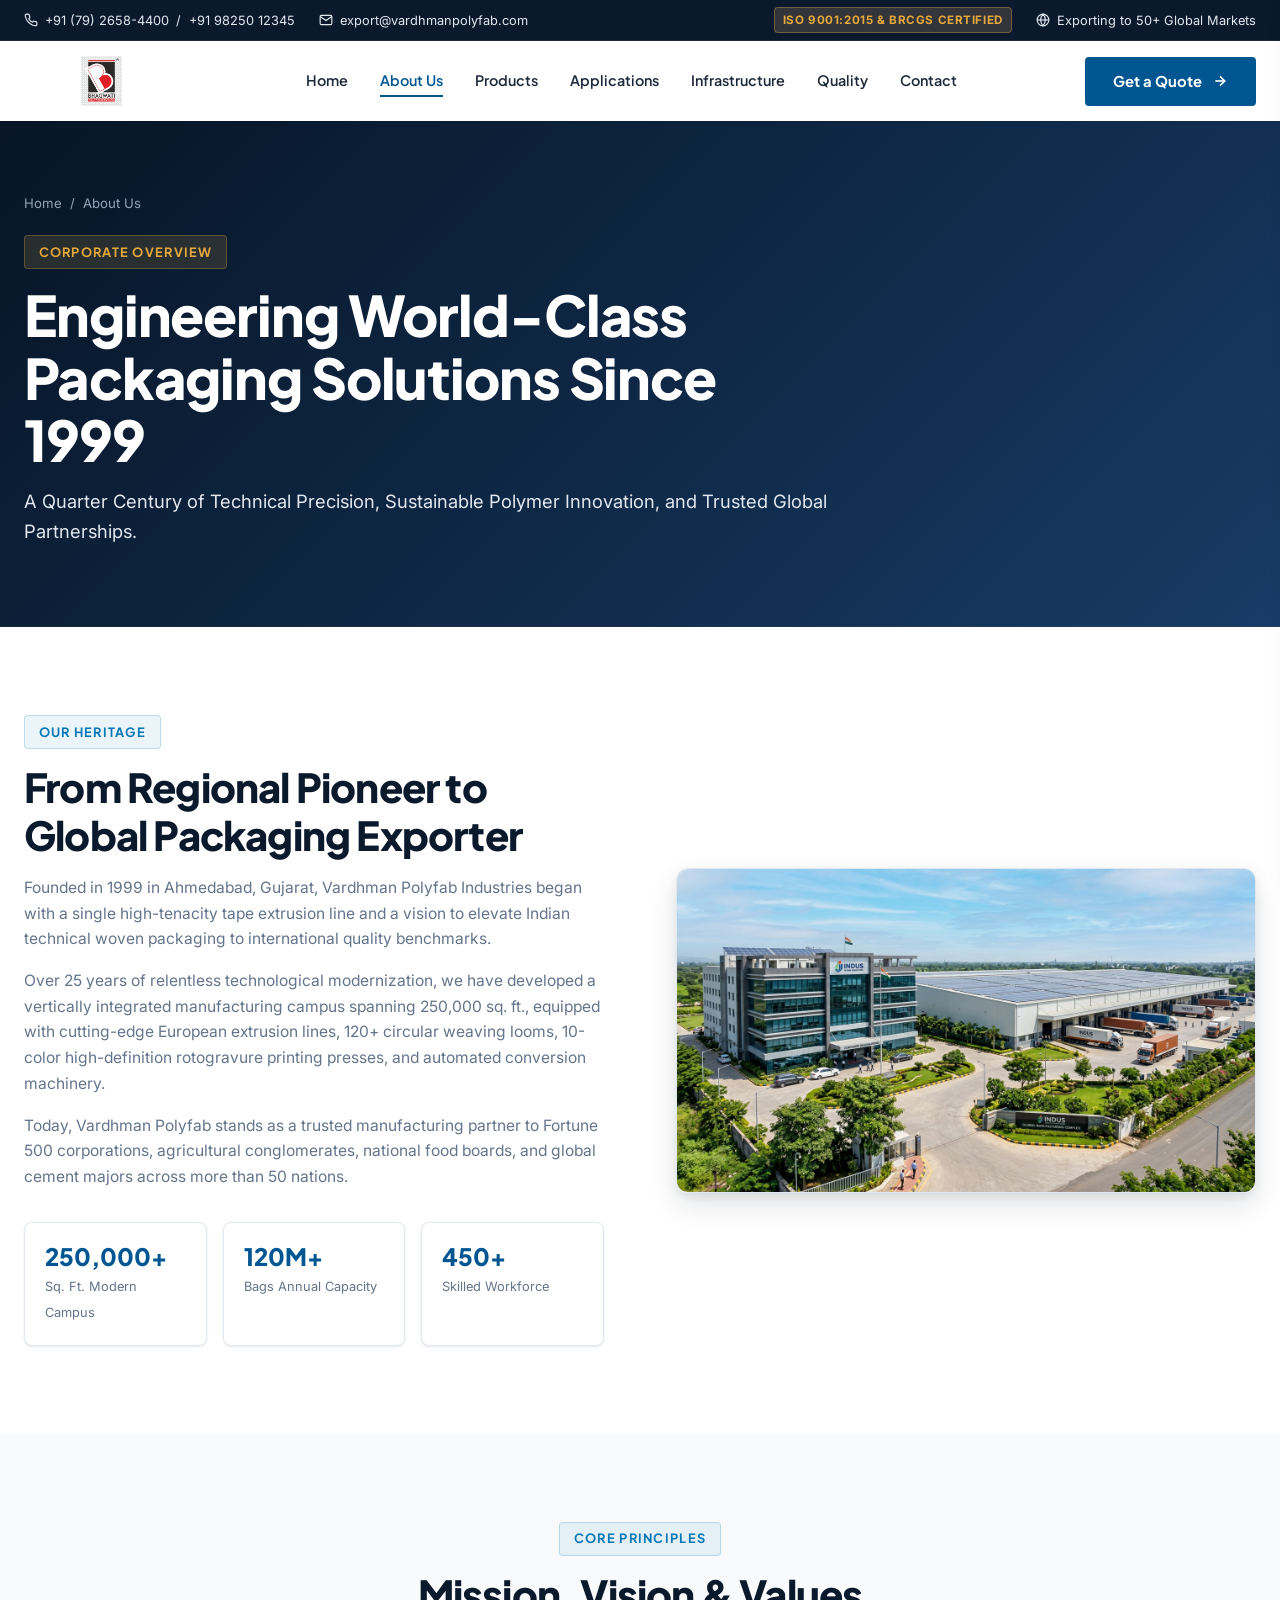
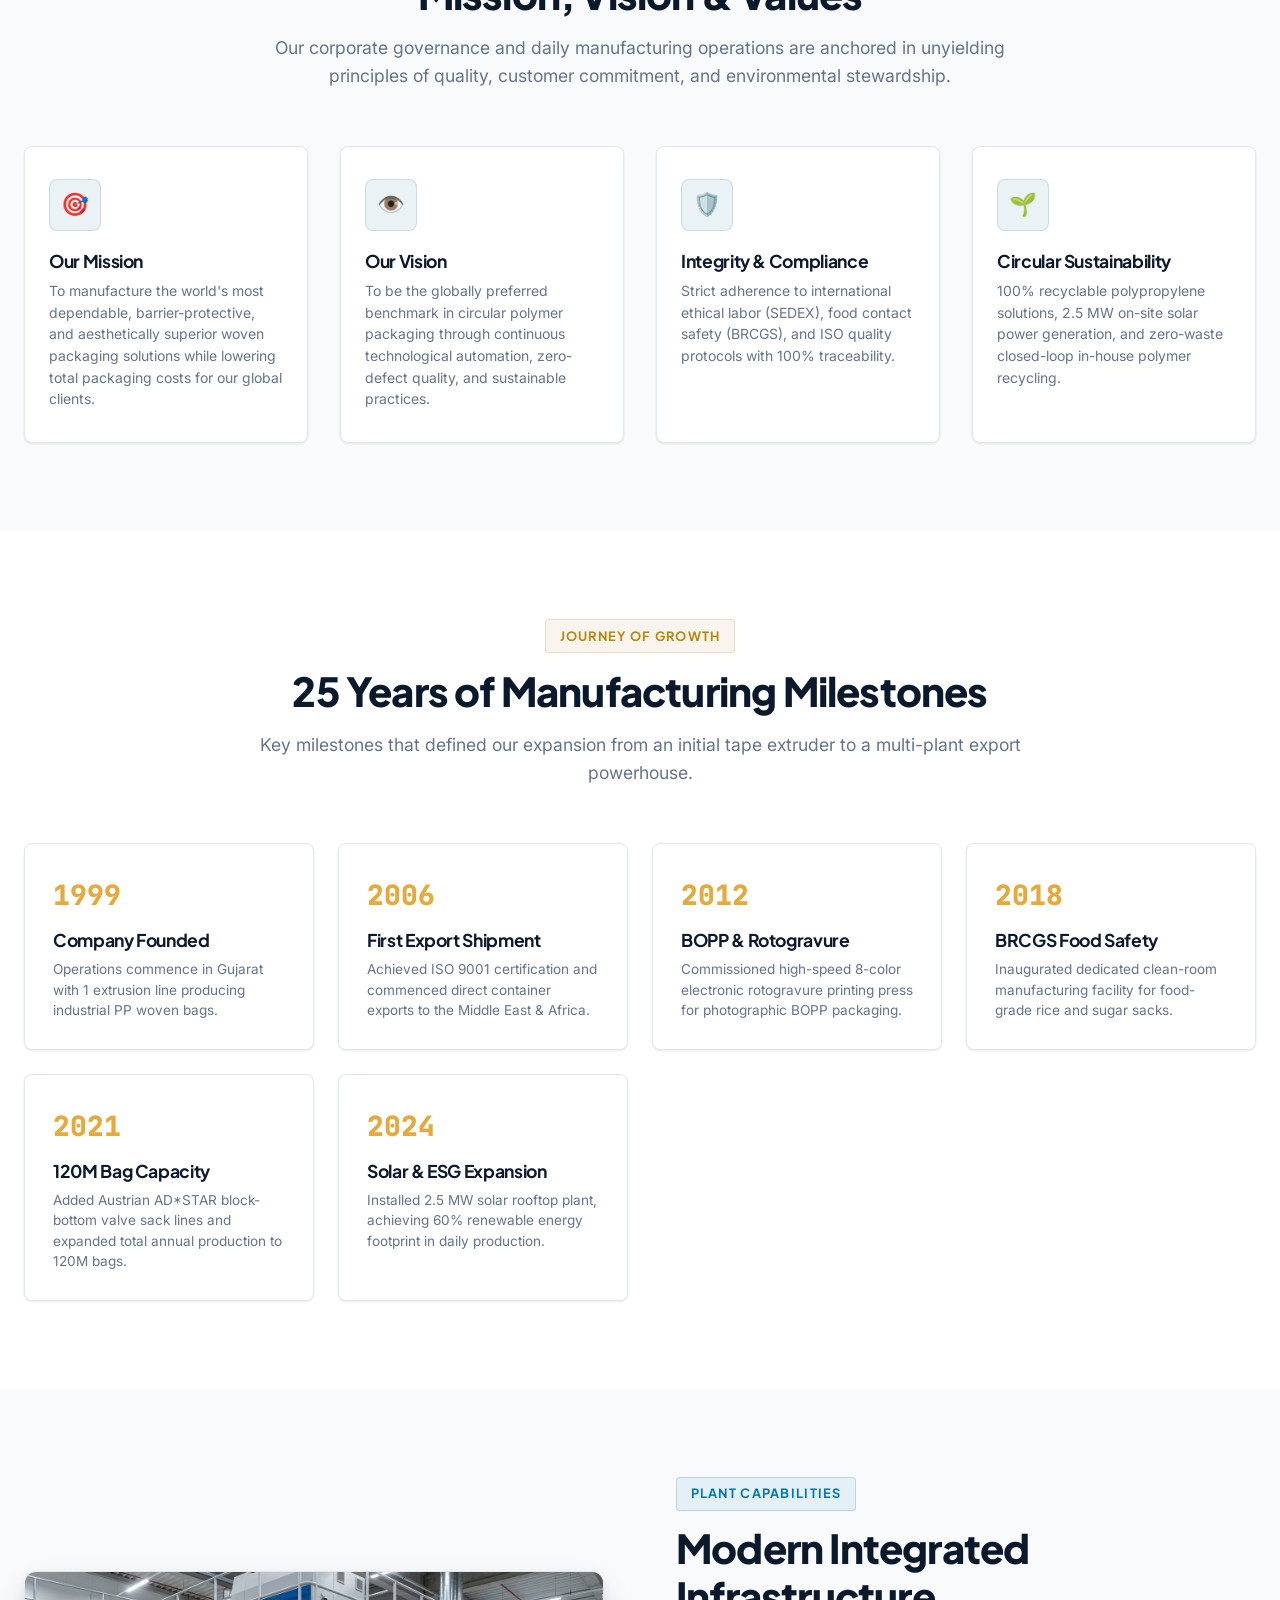
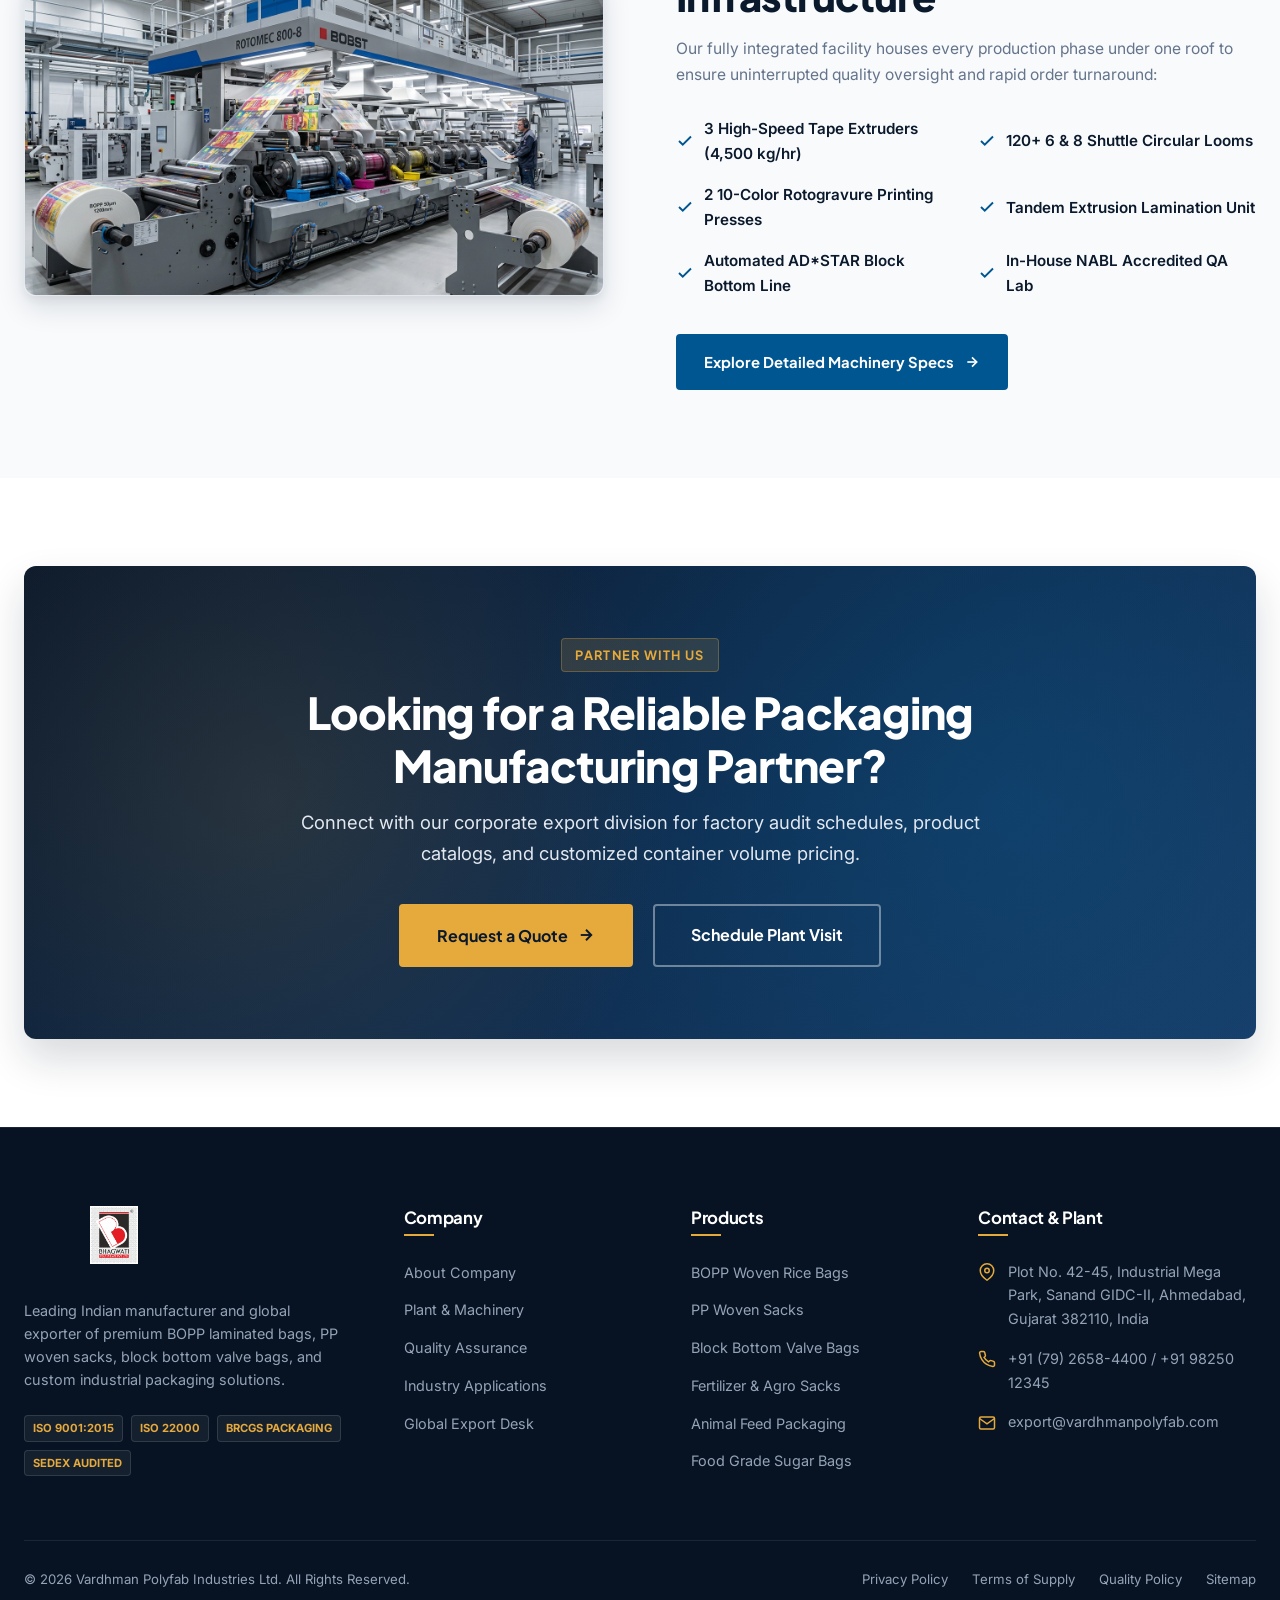
==== about.html @ f4e31454 "first commit" ====
<!DOCTYPE html>
<html lang="en">
<head>
    <meta charset="UTF-8">
    <meta name="viewport" content="width=device-width, initial-scale=1.0">
    <title>About Us | Vardhman Polyfab Industries - Global BOPP Packaging Manufacturer</title>
    <meta name="description" content="Learn about Vardhman Polyfab Industries Ltd., an established Indian manufacturer and exporter of BOPP woven bags and PP woven sacks since 1999 with 120M+ annual capacity.">
    
    <!-- Open Graph Meta Tags -->
    <meta property="og:title" content="About Us | Vardhman Polyfab Industries">
    <meta property="og:description" content="Over 25 years of engineering excellence in BOPP woven bags and industrial polymer packaging.">
    <meta property="og:type" content="website">
    <meta property="og:image" content="assets/images/plant-exterior.jpg">
    
    <!-- Stylesheet -->
    <link rel="stylesheet" href="assets/css/style.css">
</head>
<body>

    <!-- ================= TOPBAR ================= -->
    <div class="topbar">
        <div class="container-fluid">
            <div class="topbar-content">
                <div class="topbar-left">
                    <span class="topbar-item">
                        <svg width="14" height="14" viewBox="0 0 24 24" fill="none" stroke="currentColor" stroke-width="2"><path d="M22 16.92v3a2 2 0 0 1-2.18 2 19.79 19.79 0 0 1-8.63-3.07 19.5 19.5 0 0 1-6-6 19.79 19.79 0 0 1-3.07-8.67A2 2 0 0 1 4.11 2h3a2 2 0 0 1 2 1.72 12.84 12.84 0 0 0 .7 2.81 2 2 0 0 1-.45 2.11L8.09 9.91a16 16 0 0 0 6 6l1.27-1.27a2 2 0 0 1 2.11-.45 12.84 12.84 0 0 0 2.81.7A2 2 0 0 1 22 16.92z"></path></svg>
                        <a href="tel:+917926584400">+91 (79) 2658-4400</a> / <a href="tel:+919825012345">+91 98250 12345</a>
                    </span>
                    <span class="topbar-item">
                        <svg width="14" height="14" viewBox="0 0 24 24" fill="none" stroke="currentColor" stroke-width="2"><path d="M4 4h16c1.1 0 2 .9 2 2v12c0 1.1-.9 2-2 2H4c-1.1 0-2-.9-2-2V6c0-1.1.9-2 2-2z"></path><polyline points="22,6 12,13 2,6"></polyline></svg>
                        <a href="mailto:export@vardhmanpolyfab.com">export@vardhmanpolyfab.com</a>
                    </span>
                </div>
                <div class="topbar-right">
                    <span class="topbar-badge">ISO 9001:2015 & BRCGS CERTIFIED</span>
                    <span class="topbar-item">
                        <svg width="14" height="14" viewBox="0 0 24 24" fill="none" stroke="currentColor" stroke-width="2"><circle cx="12" cy="12" r="10"></circle><line x1="2" y1="12" x2="22" y2="12"></line><path d="M12 2a15.3 15.3 0 0 1 4 10 15.3 15.3 0 0 1-4 10 15.3 15.3 0 0 1-4-10 15.3 15.3 0 0 1 4-10z"></path></svg>
                        Exporting to 50+ Global Markets
                    </span>
                </div>
            </div>
        </div>
    </div>

    <!-- ================= HEADER & NAVIGATION ================= -->
    <header class="site-header">
        <div class="container-fluid">
            <div class="navbar-main">
                <a href="index.html" class="brand-logo" title="Bhagwati Poly Weave Pvt. Ltd.">
                    <img src="assets/images/logo.png" alt="Bhagwati Poly Weave Pvt. Ltd." class="site-logo">
                </a>

                <nav>
                    <ul class="nav-menu">
                        <li><a href="index.html" class="nav-link">Home</a></li>
                        <li><a href="about.html" class="nav-link active">About Us</a></li>
                        <li><a href="products.html" class="nav-link">Products</a></li>
                        <li><a href="applications.html" class="nav-link">Applications</a></li>
                        <li><a href="infrastructure.html" class="nav-link">Infrastructure</a></li>
                        <li><a href="quality.html" class="nav-link">Quality</a></li>
                        <li><a href="contact.html" class="nav-link">Contact</a></li>
                    </ul>
                </nav>

                <div class="header-actions">
                    <button type="button" class="btn btn-primary open-quote-modal">
                        Get a Quote
                        <svg width="16" height="16" viewBox="0 0 24 24" fill="none" stroke="currentColor" stroke-width="2.5"><line x1="5" y1="12" x2="19" y2="12"></line><polyline points="12 5 19 12 12 19"></polyline></svg>
                    </button>
                    <button type="button" class="mobile-toggle" aria-label="Toggle navigation menu">
                        <svg width="24" height="24" viewBox="0 0 24 24" fill="none" stroke="currentColor" stroke-width="2"><line x1="3" y1="12" x2="21" y2="12"></line><line x1="3" y1="6" x2="21" y2="6"></line><line x1="3" y1="18" x2="21" y2="18"></line></svg>
                    </button>
                </div>
            </div>
        </div>
    </header>

    <!-- Mobile Navigation Drawer -->
    <div class="mobile-nav-overlay"></div>
    <aside class="mobile-nav-drawer">
        <div>
            <div class="mobile-nav-header">
                <a href="index.html" class="brand-logo" title="Bhagwati Poly Weave Pvt. Ltd.">
                    <img src="assets/images/logo.png" alt="Bhagwati Poly Weave Pvt. Ltd." class="site-logo">
                </a>
                <button type="button" class="mobile-close-btn" aria-label="Close menu">&times;</button>
            </div>
            <ul class="mobile-nav-list">
                <li><a href="index.html">Home</a></li>
                <li><a href="about.html" class="active">About Us</a></li>
                <li><a href="products.html">Products</a></li>
                <li><a href="applications.html">Applications</a></li>
                <li><a href="infrastructure.html">Infrastructure</a></li>
                <li><a href="quality.html">Quality</a></li>
                <li><a href="contact.html">Contact Us</a></li>
            </ul>
        </div>
        <div>
            <button type="button" class="btn btn-primary btn-block open-quote-modal" style="width:100%;">
                Request a Custom Quote
            </button>
        </div>
    </aside>

    <main>
        <!-- ================= PAGE HERO ================= -->
        <section class="page-hero">
            <div class="container">
                <div class="page-hero-content">
                    <nav class="breadcrumb" aria-label="Breadcrumb">
                        <a href="index.html">Home</a>
                        <span>/</span>
                        <span>About Us</span>
                    </nav>
                    <span class="section-tag light">Corporate Overview</span>
                    <h1>Engineering World-Class Packaging Solutions Since 1999</h1>
                    <p>
                        A Quarter Century of Technical Precision, Sustainable Polymer Innovation, and Trusted Global Partnerships.
                    </p>
                </div>
            </div>
        </section>

        <!-- ================= COMPANY STORY & HERITAGE ================= -->
        <section class="section bg-white">
            <div class="container">
                <div class="about-grid">
                    <div class="about-content">
                        <span class="section-tag">Our Heritage</span>
                        <h2 class="section-title">From Regional Pioneer to Global Packaging Exporter</h2>
                        <p>
                            Founded in 1999 in Ahmedabad, Gujarat, Vardhman Polyfab Industries began with a single high-tenacity tape extrusion line and a vision to elevate Indian technical woven packaging to international quality benchmarks.
                        </p>
                        <p>
                            Over 25 years of relentless technological modernization, we have developed a vertically integrated manufacturing campus spanning 250,000 sq. ft., equipped with cutting-edge European extrusion lines, 120+ circular weaving looms, 10-color high-definition rotogravure printing presses, and automated conversion machinery.
                        </p>
                        <p>
                            Today, Vardhman Polyfab stands as a trusted manufacturing partner to Fortune 500 corporations, agricultural conglomerates, national food boards, and global cement majors across more than 50 nations.
                        </p>
                        
                        <div style="display:flex; gap:1rem; margin-top:2rem; flex-wrap:wrap;">
                            <div class="export-stat-card" style="flex:1; min-width:140px;">
                                <strong>250,000+</strong>
                                <span>Sq. Ft. Modern Campus</span>
                            </div>
                            <div class="export-stat-card" style="flex:1; min-width:140px;">
                                <strong>120M+</strong>
                                <span>Bags Annual Capacity</span>
                            </div>
                            <div class="export-stat-card" style="flex:1; min-width:140px;">
                                <strong>450+</strong>
                                <span>Skilled Workforce</span>
                            </div>
                        </div>
                    </div>
                    
                    <div class="about-image-wrapper">
                        <div class="about-main-img">
                            <img src="assets/images/plant-exterior.jpg" alt="Vardhman Polyfab corporate plant exterior in Gujarat, India" width="650" height="450">
                        </div>
                    </div>
                </div>
            </div>
        </section>

        <!-- ================= MISSION, VISION & VALUES ================= -->
        <section class="section bg-light">
            <div class="container">
                <div class="section-header text-center">
                    <span class="section-tag">Core Principles</span>
                    <h2 class="section-title">Mission, Vision & Values</h2>
                    <p class="section-desc">
                        Our corporate governance and daily manufacturing operations are anchored in unyielding principles of quality, customer commitment, and environmental stewardship.
                    </p>
                </div>
                
                <div class="why-grid">
                    <div class="why-card">
                        <div class="why-icon">🎯</div>
                        <h3>Our Mission</h3>
                        <p>To manufacture the world's most dependable, barrier-protective, and aesthetically superior woven packaging solutions while lowering total packaging costs for our global clients.</p>
                    </div>
                    
                    <div class="why-card">
                        <div class="why-icon">👁️</div>
                        <h3>Our Vision</h3>
                        <p>To be the globally preferred benchmark in circular polymer packaging through continuous technological automation, zero-defect quality, and sustainable practices.</p>
                    </div>
                    
                    <div class="why-card">
                        <div class="why-icon">🛡️</div>
                        <h3>Integrity & Compliance</h3>
                        <p>Strict adherence to international ethical labor (SEDEX), food contact safety (BRCGS), and ISO quality protocols with 100% traceability.</p>
                    </div>
                    
                    <div class="why-card">
                        <div class="why-icon">🌱</div>
                        <h3>Circular Sustainability</h3>
                        <p>100% recyclable polypropylene solutions, 2.5 MW on-site solar power generation, and zero-waste closed-loop in-house polymer recycling.</p>
                    </div>
                </div>
            </div>
        </section>

        <!-- ================= MILESTONE TIMELINE ================= -->
        <section class="section bg-white">
            <div class="container">
                <div class="section-header text-center">
                    <span class="section-tag gold">Journey of Growth</span>
                    <h2 class="section-title">25 Years of Manufacturing Milestones</h2>
                    <p class="section-desc">
                        Key milestones that defined our expansion from an initial tape extruder to a multi-plant export powerhouse.
                    </p>
                </div>
                
                <div class="process-timeline">
                    <div class="process-step-card">
                        <div class="process-step-number">1999</div>
                        <h4 class="process-step-title">Company Founded</h4>
                        <p class="process-step-desc">Operations commence in Gujarat with 1 extrusion line producing industrial PP woven bags.</p>
                    </div>
                    
                    <div class="process-step-card">
                        <div class="process-step-number">2006</div>
                        <h4 class="process-step-title">First Export Shipment</h4>
                        <p class="process-step-desc">Achieved ISO 9001 certification and commenced direct container exports to the Middle East & Africa.</p>
                    </div>
                    
                    <div class="process-step-card">
                        <div class="process-step-number">2012</div>
                        <h4 class="process-step-title">BOPP & Rotogravure</h4>
                        <p class="process-step-desc">Commissioned high-speed 8-color electronic rotogravure printing press for photographic BOPP packaging.</p>
                    </div>
                    
                    <div class="process-step-card">
                        <div class="process-step-number">2018</div>
                        <h4 class="process-step-title">BRCGS Food Safety</h4>
                        <p class="process-step-desc">Inaugurated dedicated clean-room manufacturing facility for food-grade rice and sugar sacks.</p>
                    </div>
                    
                    <div class="process-step-card">
                        <div class="process-step-number">2021</div>
                        <h4 class="process-step-title">120M Bag Capacity</h4>
                        <p class="process-step-desc">Added Austrian AD*STAR block-bottom valve sack lines and expanded total annual production to 120M bags.</p>
                    </div>
                    
                    <div class="process-step-card">
                        <div class="process-step-number">2024</div>
                        <h4 class="process-step-title">Solar & ESG Expansion</h4>
                        <p class="process-step-desc">Installed 2.5 MW solar rooftop plant, achieving 60% renewable energy footprint in daily production.</p>
                    </div>
                </div>
            </div>
        </section>

        <!-- ================= PLANT & INFRASTRUCTURE OVERVIEW ================= -->
        <section class="section bg-light">
            <div class="container">
                <div class="about-grid">
                    <div class="about-image-wrapper">
                        <div class="about-main-img">
                            <img src="assets/images/rotogravure-printing.jpg" alt="Vardhman 10 color rotogravure printing press in operation">
                        </div>
                    </div>
                    
                    <div class="about-content">
                        <span class="section-tag">Plant Capabilities</span>
                        <h2 class="section-title">Modern Integrated Infrastructure</h2>
                        <p>
                            Our fully integrated facility houses every production phase under one roof to ensure uninterrupted quality oversight and rapid order turnaround:
                        </p>
                        
                        <ul class="checklist">
                            <li class="checklist-item">
                                <svg width="18" height="18" viewBox="0 0 24 24" fill="none" stroke="currentColor" stroke-width="2.5"><polyline points="20 6 9 17 4 12"></polyline></svg>
                                <span>3 High-Speed Tape Extruders (4,500 kg/hr)</span>
                            </li>
                            <li class="checklist-item">
                                <svg width="18" height="18" viewBox="0 0 24 24" fill="none" stroke="currentColor" stroke-width="2.5"><polyline points="20 6 9 17 4 12"></polyline></svg>
                                <span>120+ 6 & 8 Shuttle Circular Looms</span>
                            </li>
                            <li class="checklist-item">
                                <svg width="18" height="18" viewBox="0 0 24 24" fill="none" stroke="currentColor" stroke-width="2.5"><polyline points="20 6 9 17 4 12"></polyline></svg>
                                <span>2 10-Color Rotogravure Printing Presses</span>
                            </li>
                            <li class="checklist-item">
                                <svg width="18" height="18" viewBox="0 0 24 24" fill="none" stroke="currentColor" stroke-width="2.5"><polyline points="20 6 9 17 4 12"></polyline></svg>
                                <span>Tandem Extrusion Lamination Unit</span>
                            </li>
                            <li class="checklist-item">
                                <svg width="18" height="18" viewBox="0 0 24 24" fill="none" stroke="currentColor" stroke-width="2.5"><polyline points="20 6 9 17 4 12"></polyline></svg>
                                <span>Automated AD*STAR Block Bottom Line</span>
                            </li>
                            <li class="checklist-item">
                                <svg width="18" height="18" viewBox="0 0 24 24" fill="none" stroke="currentColor" stroke-width="2.5"><polyline points="20 6 9 17 4 12"></polyline></svg>
                                <span>In-House NABL Accredited QA Lab</span>
                            </li>
                        </ul>
                        
                        <a href="infrastructure.html" class="btn btn-primary">
                            Explore Detailed Machinery Specs
                            <svg width="16" height="16" viewBox="0 0 24 24" fill="none" stroke="currentColor" stroke-width="2.5"><line x1="5" y1="12" x2="19" y2="12"></line><polyline points="12 5 19 12 12 19"></polyline></svg>
                        </a>
                    </div>
                </div>
            </div>
        </section>

        <!-- ================= CTA BANNER ================= -->
        <section class="section bg-white">
            <div class="container">
                <div class="cta-banner">
                    <div class="cta-content">
                        <span class="section-tag light">Partner With Us</span>
                        <h2>Looking for a Reliable Packaging Manufacturing Partner?</h2>
                        <p>
                            Connect with our corporate export division for factory audit schedules, product catalogs, and customized container volume pricing.
                        </p>
                        <div class="cta-buttons">
                            <button type="button" class="btn btn-accent btn-lg open-quote-modal">
                                Request a Quote
                                <svg width="18" height="18" viewBox="0 0 24 24" fill="none" stroke="currentColor" stroke-width="2.5"><line x1="5" y1="12" x2="19" y2="12"></line><polyline points="12 5 19 12 12 19"></polyline></svg>
                            </button>
                            <a href="contact.html" class="btn btn-outline-white btn-lg">
                                Schedule Plant Visit
                            </a>
                        </div>
                    </div>
                </div>
            </div>
        </section>
    </main>

    <!-- ================= FOOTER ================= -->
    <footer class="site-footer">
        <div class="container">
            <div class="footer-grid">
                <div class="footer-brand">
                    <a href="index.html" class="brand-logo" style="margin-bottom:1rem;" title="Bhagwati Poly Weave Pvt. Ltd.">
                        <img src="assets/images/logo.png" alt="Bhagwati Poly Weave Pvt. Ltd." class="site-logo footer-logo">
                    </a>
                    <p>
                        Leading Indian manufacturer and global exporter of premium BOPP laminated bags, PP woven sacks, block bottom valve bags, and custom industrial packaging solutions.
                    </p>
                    <div class="footer-cert-tags">
                        <span>ISO 9001:2015</span>
                        <span>ISO 22000</span>
                        <span>BRCGS PACKAGING</span>
                        <span>SEDEX AUDITED</span>
                    </div>
                </div>
                
                <div class="footer-col">
                    <h4>Company</h4>
                    <ul class="footer-links">
                        <li><a href="about.html">About Company</a></li>
                        <li><a href="infrastructure.html">Plant & Machinery</a></li>
                        <li><a href="quality.html">Quality Assurance</a></li>
                        <li><a href="applications.html">Industry Applications</a></li>
                        <li><a href="contact.html">Global Export Desk</a></li>
                    </ul>
                </div>
                
                <div class="footer-col">
                    <h4>Products</h4>
                    <ul class="footer-links">
                        <li><a href="products.html">BOPP Woven Rice Bags</a></li>
                        <li><a href="products.html">PP Woven Sacks</a></li>
                        <li><a href="products.html">Block Bottom Valve Bags</a></li>
                        <li><a href="products.html">Fertilizer & Agro Sacks</a></li>
                        <li><a href="products.html">Animal Feed Packaging</a></li>
                        <li><a href="products.html">Food Grade Sugar Bags</a></li>
                    </ul>
                </div>
                
                <div class="footer-col">
                    <h4>Contact & Plant</h4>
                    <div class="footer-contact-item">
                        <svg width="18" height="18" viewBox="0 0 24 24" fill="none" stroke="currentColor" stroke-width="2"><path d="M21 10c0 7-9 13-9 13s-9-6-9-13a9 9 0 0 1 18 0z"></path><circle cx="12" cy="10" r="3"></circle></svg>
                        <span>Plot No. 42-45, Industrial Mega Park, Sanand GIDC-II, Ahmedabad, Gujarat 382110, India</span>
                    </div>
                    <div class="footer-contact-item">
                        <svg width="18" height="18" viewBox="0 0 24 24" fill="none" stroke="currentColor" stroke-width="2"><path d="M22 16.92v3a2 2 0 0 1-2.18 2 19.79 19.79 0 0 1-8.63-3.07 19.5 19.5 0 0 1-6-6 19.79 19.79 0 0 1-3.07-8.67A2 2 0 0 1 4.11 2h3a2 2 0 0 1 2 1.72 12.84 12.84 0 0 0 .7 2.81 2 2 0 0 1-.45 2.11L8.09 9.91a16 16 0 0 0 6 6l1.27-1.27a2 2 0 0 1 2.11-.45 12.84 12.84 0 0 0 2.81.7A2 2 0 0 1 22 16.92z"></path></svg>
                        <span><a href="tel:+917926584400">+91 (79) 2658-4400</a> / <a href="tel:+919825012345">+91 98250 12345</a></span>
                    </div>
                    <div class="footer-contact-item">
                        <svg width="18" height="18" viewBox="0 0 24 24" fill="none" stroke="currentColor" stroke-width="2"><path d="M4 4h16c1.1 0 2 .9 2 2v12c0 1.1-.9 2-2 2H4c-1.1 0-2-.9-2-2V6c0-1.1.9-2 2-2z"></path><polyline points="22,6 12,13 2,6"></polyline></svg>
                        <span><a href="mailto:export@vardhmanpolyfab.com">export@vardhmanpolyfab.com</a></span>
                    </div>
                </div>
            </div>
            
            <div class="footer-bottom">
                <div>
                    &copy; 2026 Vardhman Polyfab Industries Ltd. All Rights Reserved.
                </div>
                <div class="footer-bottom-links">
                    <a href="contact.html">Privacy Policy</a>
                    <a href="contact.html">Terms of Supply</a>
                    <a href="quality.html">Quality Policy</a>
                    <a href="contact.html">Sitemap</a>
                </div>
            </div>
        </div>
    </footer>

    <!-- Shared Quote Modal -->
    <div class="modal-overlay" id="quoteModal">
        <div class="modal-card">
            <button type="button" class="modal-close" aria-label="Close modal">&times;</button>
            <span class="section-tag">Instant Technical RFQ</span>
            <h3 style="margin: 0.5rem 0 1.25rem;">Request a Custom Bag Quotation</h3>
            <form id="modalQuoteForm">
                <div class="form-grid">
                    <div class="form-group">
                        <label class="form-label">Your Name <span class="req">*</span></label>
                        <input type="text" class="form-control" placeholder="e.g. John Doe" required>
                    </div>
                    <div class="form-group">
                        <label class="form-label">Company Name <span class="req">*</span></label>
                        <input type="text" class="form-control" placeholder="e.g. Acme Agritech Ltd." required>
                    </div>
                    <div class="form-group">
                        <label class="form-label">Work Email <span class="req">*</span></label>
                        <input type="email" class="form-control" placeholder="john@company.com" required>
                    </div>
                    <div class="form-group">
                        <label class="form-label">Phone / WhatsApp <span class="req">*</span></label>
                        <input type="tel" class="form-control" placeholder="+1 555-0199" required>
                    </div>
                    <div class="form-group">
                        <label class="form-label">Product Type</label>
                        <select class="form-control" name="product_type">
                            <option value="BOPP Woven Bags">BOPP Woven Bags (Rotogravure)</option>
                            <option value="PP Woven Sacks">PP Woven Sacks</option>
                            <option value="Block Bottom Valve Bags">Block Bottom Valve Bags</option>
                            <option value="Fertilizer & Agro Sacks">Fertilizer & Agro Sacks</option>
                            <option value="Rice & Grain Sacks">Rice & Grain Sacks</option>
                            <option value="Food Grade Sugar Bags">Food Grade Sugar Bags</option>
                            <option value="Animal Feed Bags">Animal Feed & Pet Care Bags</option>
                            <option value="Custom Packaging">Other / Custom Requirement</option>
                        </select>
                    </div>
                    <div class="form-group">
                        <label class="form-label">Estimated Quantity <span class="req">*</span></label>
                        <select class="form-control" required>
                            <option value="20000">20,000 – 50,000 Bags (1x20' FCL)</option>
                            <option value="100000">50,000 – 100,000 Bags (1x40' HC)</option>
                            <option value="250000">100,000+ Bags (Multiple FCLs)</option>
                            <option value="Sample">Sample Evaluation First</option>
                        </select>
                    </div>
                    <div class="form-group full-width">
                        <label class="form-label">Specification Details</label>
                        <textarea class="form-control" rows="3" placeholder="Bag dimensions, GSM, printing requirements, port of destination..."></textarea>
                    </div>
                    <div class="form-group full-width" style="margin-top:0.5rem;">
                        <button type="submit" class="btn btn-primary btn-lg" style="width:100%;">
                            Submit RFQ for Instant Quote
                            <svg width="18" height="18" viewBox="0 0 24 24" fill="none" stroke="currentColor" stroke-width="2.5"><line x1="5" y1="12" x2="19" y2="12"></line><polyline points="12 5 19 12 12 19"></polyline></svg>
                        </button>
                    </div>
                </div>
            </form>
        </div>
    </div>

    <!-- Back to Top Button -->
    <button type="button" class="back-to-top" aria-label="Back to top">
        <svg width="20" height="20" viewBox="0 0 24 24" fill="none" stroke="currentColor" stroke-width="2.5"><line x1="12" y1="19" x2="12" y2="5"></line><polyline points="5 12 12 5 19 12"></polyline></svg>
    </button>

    <script src="assets/js/script.js"></script>
</body>
</html>
---- assets/css/style.css ----
/* ==========================================================================
   VARDHMAN POLYFAB INDUSTRIES - PREMIUM B2B MANUFACTURING STYLESHEET
   High-End Industrial BOPP & PP Woven Bag Manufacturer & Exporter
   ========================================================================== */

@import url('https://fonts.googleapis.com/css2?family=Inter:wght@300;400;500;600;700&family=Plus+Jakarta+Sans:wght@500;600;700;800&family=JetBrains+Mono:wght@500;600&display=swap');

/* ================= CSS VARIABLES & DESIGN SYSTEM ================= */
:root {
    /* Brand Colors */
    --primary-navy: #0B192C;
    --primary-blue: #1E3E62;
    --brand-blue: #005691;
    --accent-blue: #0077B6;
    --accent-gold: #D4A373;
    --accent-gold-dark: #B8860B;
    --accent-gold-light: #F4E8C1;
    --accent-amber: #E5A93C;

    /* Neutral & Backgrounds */
    --bg-white: #FFFFFF;
    --bg-light: #F8FAFC;
    --bg-subtle: #F1F5F9;
    --bg-dark: #071322;
    --bg-darker: #040A12;
    --bg-card-dark: #0F233A;

    /* Text Colors */
    --text-main: #1E293B;
    --text-muted: #64748B;
    --text-light: #94A3B8;
    --text-white: #FFFFFF;
    --text-white-dim: #E2E8F0;

    /* Borders & Accents */
    --border-light: #E2E8F0;
    --border-medium: #CBD5E1;
    --border-dark: #1E3A5F;
    --border-gold: rgba(212, 163, 115, 0.3);

    /* Shadows */
    --shadow-sm: 0 1px 3px rgba(0, 0, 0, 0.06), 0 1px 2px rgba(0, 0, 0, 0.04);
    --shadow-md: 0 4px 12px rgba(11, 25, 44, 0.08), 0 2px 4px rgba(11, 25, 44, 0.04);
    --shadow-lg: 0 12px 28px rgba(11, 25, 44, 0.12), 0 4px 8px rgba(11, 25, 44, 0.06);
    --shadow-xl: 0 20px 40px rgba(11, 25, 44, 0.16);

    /* Typography */
    --font-heading: 'Plus Jakarta Sans', -apple-system, BlinkMacSystemFont, 'Segoe UI', Roboto, sans-serif;
    --font-body: 'Inter', -apple-system, BlinkMacSystemFont, 'Segoe UI', Roboto, sans-serif;
    --font-mono: 'JetBrains Mono', monospace;

    /* Layout */
    --container-width: 1280px;
    --container-fluid: 1440px;
    --header-height: 80px;
    --topbar-height: 40px;
    --radius-sm: 4px;
    --radius-md: 8px;
    --radius-lg: 12px;
    --radius-xl: 16px;

    /* Transitions */
    --transition-fast: 0.15s ease;
    --transition-normal: 0.3s cubic-bezier(0.16, 1, 0.3, 1);
    --transition-smooth: 0.4s cubic-bezier(0.16, 1, 0.3, 1);
}

/* ================= RESET & BASE ================= */
*, *::before, *::after {
    box-sizing: border-box;
    margin: 0;
    padding: 0;
}

html {
    scroll-behavior: smooth;
    font-size: 16px;
    -webkit-text-size-adjust: 100%;
}

body {
    font-family: var(--font-body);
    color: var(--text-main);
    background-color: var(--bg-white);
    line-height: 1.65;
    font-size: 0.975rem;
    overflow-x: hidden;
    -webkit-font-smoothing: antialiased;
    -moz-osx-font-smoothing: grayscale;
}

a {
    color: inherit;
    text-decoration: none;
    transition: var(--transition-fast);
}

img {
    max-width: 100%;
    height: auto;
    display: block;
}

button, input, select, textarea {
    font-family: inherit;
    font-size: inherit;
}

/* ================= TYPOGRAPHY ================= */
h1, h2, h3, h4, h5, h6 {
    font-family: var(--font-heading);
    color: var(--primary-navy);
    font-weight: 700;
    line-height: 1.2;
    letter-spacing: -0.02em;
}

h1 { font-size: clamp(2.25rem, 4vw + 1rem, 3.5rem); font-weight: 800; line-height: 1.12; }
h2 { font-size: clamp(1.75rem, 2.5vw + 0.5rem, 2.5rem); font-weight: 800; line-height: 1.2; }
h3 { font-size: clamp(1.25rem, 1.5vw + 0.25rem, 1.5rem); font-weight: 700; }
h4 { font-size: 1.15rem; font-weight: 700; }
h5 { font-size: 1rem; font-weight: 600; }

p {
    margin-bottom: 1rem;
    color: var(--text-muted);
}

p:last-child {
    margin-bottom: 0;
}

.text-navy { color: var(--primary-navy) !important; }
.text-gold { color: var(--accent-amber) !important; }
.text-blue { color: var(--accent-blue) !important; }
.text-white { color: var(--text-white) !important; }
.text-muted { color: var(--text-muted) !important; }

/* ================= LAYOUT & CONTAINERS ================= */
.container {
    width: 100%;
    max-width: var(--container-width);
    margin-left: auto;
    margin-right: auto;
    padding-left: 1.5rem;
    padding-right: 1.5rem;
}

.container-fluid {
    width: 100%;
    max-width: var(--container-fluid);
    margin-left: auto;
    margin-right: auto;
    padding-left: 1.5rem;
    padding-right: 1.5rem;
}

.section {
    padding: 5.5rem 0;
    position: relative;
}

.section-sm {
    padding: 3.5rem 0;
}

.section-lg {
    padding: 7rem 0;
}

.bg-light { background-color: var(--bg-light); }
.bg-subtle { background-color: var(--bg-subtle); }
.bg-white { background-color: var(--bg-white); }
.bg-navy { background-color: var(--primary-navy); color: var(--text-white); }
.bg-dark { background-color: var(--bg-dark); color: var(--text-white); }

/* ================= SECTION HEADINGS ================= */
.section-header {
    margin-bottom: 3.5rem;
    position: relative;
}

.section-header.text-center {
    text-align: center;
    max-width: 780px;
    margin-left: auto;
    margin-right: auto;
}

.section-tag {
    display: inline-flex;
    align-items: center;
    gap: 0.5rem;
    font-family: var(--font-heading);
    font-size: 0.8rem;
    font-weight: 700;
    text-transform: uppercase;
    letter-spacing: 0.1em;
    color: var(--accent-blue);
    background: rgba(0, 119, 182, 0.08);
    padding: 0.35rem 0.85rem;
    border-radius: var(--radius-sm);
    margin-bottom: 0.85rem;
    border: 1px solid rgba(0, 119, 182, 0.2);
}

.section-tag.gold {
    color: var(--accent-gold-dark);
    background: rgba(212, 163, 115, 0.12);
    border-color: rgba(212, 163, 115, 0.3);
}

.section-tag.light {
    color: var(--accent-amber);
    background: rgba(229, 169, 60, 0.15);
    border-color: rgba(229, 169, 60, 0.3);
}

.section-title {
    margin-bottom: 1rem;
}

.section-desc {
    font-size: 1.1rem;
    line-height: 1.6;
    color: var(--text-muted);
}

.bg-navy .section-desc,
.bg-dark .section-desc {
    color: var(--text-white-dim);
}

/* ================= BUTTONS & BADGES ================= */
.btn {
    display: inline-flex;
    align-items: center;
    justify-content: center;
    gap: 0.6rem;
    font-family: var(--font-heading);
    font-size: 0.925rem;
    font-weight: 700;
    padding: 0.85rem 1.65rem;
    border-radius: var(--radius-sm);
    border: 2px solid transparent;
    cursor: pointer;
    transition: var(--transition-normal);
    text-align: center;
    white-space: nowrap;
}

.btn-primary {
    background-color: var(--brand-blue);
    color: var(--text-white);
    border-color: var(--brand-blue);
}

.btn-primary:hover {
    background-color: #004575;
    border-color: #004575;
    transform: translateY(-2px);
    box-shadow: 0 6px 18px rgba(0, 86, 145, 0.3);
}

.btn-accent {
    background-color: var(--accent-amber);
    color: var(--primary-navy);
    border-color: var(--accent-amber);
}

.btn-accent:hover {
    background-color: #d1952a;
    border-color: #d1952a;
    transform: translateY(-2px);
    box-shadow: 0 6px 18px rgba(229, 169, 60, 0.35);
}

.btn-outline {
    background-color: transparent;
    color: var(--primary-navy);
    border-color: var(--border-medium);
}

.btn-outline:hover {
    background-color: var(--primary-navy);
    color: var(--text-white);
    border-color: var(--primary-navy);
    transform: translateY(-2px);
}

.btn-outline-white {
    background-color: transparent;
    color: var(--text-white);
    border-color: rgba(255, 255, 255, 0.4);
}

.btn-outline-white:hover {
    background-color: var(--text-white);
    color: var(--primary-navy);
    border-color: var(--text-white);
    transform: translateY(-2px);
}

.btn-sm {
    padding: 0.55rem 1.15rem;
    font-size: 0.85rem;
}

.btn-lg {
    padding: 1rem 2.25rem;
    font-size: 1rem;
}

.badge {
    display: inline-block;
    font-size: 0.75rem;
    font-weight: 700;
    padding: 0.25rem 0.6rem;
    border-radius: var(--radius-sm);
    text-transform: uppercase;
    letter-spacing: 0.05em;
}

.badge-blue { background: rgba(0, 119, 182, 0.1); color: var(--accent-blue); }
.badge-gold { background: rgba(229, 169, 60, 0.15); color: #9c6800; }
.badge-green { background: rgba(16, 185, 129, 0.12); color: #047857; }

/* ================= HEADER & NAVIGATION ================= */
.site-header {
    position: sticky;
    top: 0;
    z-index: 1000;
    background-color: var(--bg-white);
    box-shadow: var(--shadow-sm);
    transition: var(--transition-normal);
}

/* Topbar */
.topbar {
    background-color: var(--primary-navy);
    color: var(--text-white-dim);
    font-size: 0.8rem;
    padding: 0.45rem 0;
    border-bottom: 1px solid rgba(255, 255, 255, 0.08);
}

.topbar-content {
    display: flex;
    justify-content: space-between;
    align-items: center;
    gap: 1rem;
}

.topbar-left, .topbar-right {
    display: flex;
    align-items: center;
    gap: 1.5rem;
    flex-wrap: wrap;
}

.topbar-item {
    display: inline-flex;
    align-items: center;
    gap: 0.45rem;
    color: var(--text-white-dim);
}

.topbar-item a:hover {
    color: var(--accent-amber);
}

.topbar-badge {
    background: rgba(212, 163, 115, 0.2);
    color: var(--accent-amber);
    border: 1px solid rgba(229, 169, 60, 0.35);
    padding: 0.15rem 0.5rem;
    border-radius: var(--radius-sm);
    font-size: 0.725rem;
    font-weight: 700;
    letter-spacing: 0.05em;
}

/* Main Navbar */
.navbar-main {
    height: var(--header-height);
    display: flex;
    align-items: center;
    justify-content: space-between;
    background-color: var(--bg-white);
}

.brand-logo {
    display: inline-flex;
    align-items: center;
    text-decoration: none;
    max-height: 55px;
}

.site-logo {
    width: 155px;
    height: 52px;
    object-fit: contain;
    display: block;
}

.footer-logo {
    width: 180px;
    height: 58px;
}

/* Nav Links */
.nav-menu {
    display: flex;
    align-items: center;
    list-style: none;
    gap: 2rem;
    margin: 0;
    padding: 0;
}

.nav-link {
    font-family: var(--font-heading);
    font-size: 0.9rem;
    font-weight: 600;
    color: var(--text-main);
    padding: 0.5rem 0;
    position: relative;
    transition: var(--transition-fast);
}

.nav-link::after {
    content: '';
    position: absolute;
    bottom: 0;
    left: 0;
    width: 0;
    height: 2.5px;
    background-color: var(--brand-blue);
    transition: width var(--transition-normal);
}

.nav-link:hover, .nav-link.active {
    color: var(--brand-blue);
}

.nav-link:hover::after, .nav-link.active::after {
    width: 100%;
}

.header-actions {
    display: flex;
    align-items: center;
    gap: 1rem;
}

.mobile-toggle {
    display: none;
    background: none;
    border: 1px solid var(--border-light);
    border-radius: var(--radius-sm);
    padding: 0.5rem;
    cursor: pointer;
    font-size: 1.25rem;
    color: var(--primary-navy);
}

/* Mobile Nav Drawer */
.mobile-nav-overlay {
    position: fixed;
    top: 0;
    left: 0;
    right: 0;
    bottom: 0;
    background-color: rgba(7, 19, 34, 0.7);
    z-index: 1100;
    opacity: 0;
    visibility: hidden;
    transition: var(--transition-normal);
}

.mobile-nav-overlay.active {
    opacity: 1;
    visibility: visible;
}

.mobile-nav-drawer {
    position: fixed;
    top: 0;
    right: -320px;
    width: 300px;
    height: 100vh;
    background-color: var(--bg-white);
    z-index: 1200;
    padding: 2rem 1.5rem;
    display: flex;
    flex-direction: column;
    justify-content: space-between;
    transition: right var(--transition-smooth);
    box-shadow: -5px 0 25px rgba(0, 0, 0, 0.15);
}

.mobile-nav-drawer.active {
    right: 0;
}

.mobile-nav-header {
    display: flex;
    justify-content: space-between;
    align-items: center;
    padding-bottom: 1.5rem;
    border-bottom: 1px solid var(--border-light);
}

.mobile-close-btn {
    background: none;
    border: none;
    font-size: 1.5rem;
    cursor: pointer;
    color: var(--text-muted);
}

.mobile-nav-list {
    list-style: none;
    padding: 1.5rem 0;
    display: flex;
    flex-direction: column;
    gap: 1.25rem;
}

.mobile-nav-list a {
    font-family: var(--font-heading);
    font-size: 1.05rem;
    font-weight: 600;
    color: var(--primary-navy);
}

.mobile-nav-list a.active {
    color: var(--brand-blue);
}

/* ================= HERO SECTION ================= */
.hero-section {
    position: relative;
    background: linear-gradient(135deg, #071526 0%, #0F2A48 55%, #183C66 100%);
    color: var(--text-white);
    padding: 5.5rem 0 6rem;
    overflow: hidden;
}

.hero-section::before {
    content: '';
    position: absolute;
    top: 0;
    left: 0;
    right: 0;
    bottom: 0;
    background-image: radial-gradient(circle at 80% 20%, rgba(0, 119, 182, 0.18) 0%, transparent 50%),
                      radial-gradient(circle at 10% 80%, rgba(229, 169, 60, 0.08) 0%, transparent 40%);
    pointer-events: none;
}

.hero-grid {
    display: grid;
    grid-template-columns: 1.15fr 0.85fr;
    gap: 3.5rem;
    align-items: center;
    position: relative;
    z-index: 1;
}

.hero-badge-group {
    display: inline-flex;
    align-items: center;
    gap: 0.75rem;
    background: rgba(255, 255, 255, 0.08);
    border: 1px solid rgba(255, 255, 255, 0.15);
    padding: 0.4rem 1rem;
    border-radius: 50px;
    margin-bottom: 1.5rem;
    backdrop-filter: blur(8px);
}

.hero-badge-group span {
    font-size: 0.825rem;
    font-weight: 600;
    letter-spacing: 0.05em;
    color: var(--accent-amber);
    text-transform: uppercase;
}

.hero-title {
    color: var(--text-white);
    margin-bottom: 1.25rem;
    font-size: clamp(2.25rem, 3.8vw + 0.5rem, 3.5rem);
    line-height: 1.15;
}

.hero-title span {
    color: var(--accent-amber);
    display: inline-block;
}

.hero-subtitle {
    font-size: 1.15rem;
    line-height: 1.65;
    color: var(--text-white-dim);
    margin-bottom: 2.25rem;
    max-width: 580px;
}

.hero-cta-group {
    display: flex;
    align-items: center;
    gap: 1.25rem;
    flex-wrap: wrap;
    margin-bottom: 2.5rem;
}

.hero-trust-pills {
    display: flex;
    align-items: center;
    gap: 1.75rem;
    padding-top: 2rem;
    border-top: 1px solid rgba(255, 255, 255, 0.12);
    flex-wrap: wrap;
}

.hero-trust-item {
    display: flex;
    align-items: center;
    gap: 0.6rem;
    font-size: 0.85rem;
    font-weight: 600;
    color: var(--text-white-dim);
}

.hero-trust-item svg {
    color: var(--accent-amber);
    flex-shrink: 0;
}

.hero-visual-card {
    position: relative;
    border-radius: var(--radius-lg);
    overflow: hidden;
    box-shadow: 0 25px 50px -12px rgba(0, 0, 0, 0.5), 0 0 0 1px rgba(255, 255, 255, 0.1);
    background: #0B192C;
}

.hero-visual-card img {
    width: 100%;
    height: 100%;
    object-fit: cover;
    display: block;
    transition: transform 0.6s ease;
}

.hero-visual-card:hover img {
    transform: scale(1.02);
}

.hero-floating-badge {
    position: absolute;
    bottom: 1.5rem;
    left: 1.5rem;
    background: rgba(11, 25, 44, 0.9);
    backdrop-filter: blur(10px);
    border: 1px solid rgba(255, 255, 255, 0.15);
    padding: 0.85rem 1.25rem;
    border-radius: var(--radius-md);
    display: flex;
    align-items: center;
    gap: 1rem;
    box-shadow: 0 10px 25px rgba(0, 0, 0, 0.3);
}

.floating-badge-icon {
    width: 38px;
    height: 38px;
    border-radius: 50%;
    background: var(--brand-blue);
    display: flex;
    align-items: center;
    justify-content: center;
    color: var(--accent-amber);
    font-size: 1.1rem;
}

.floating-badge-text strong {
    display: block;
    font-size: 0.95rem;
    color: var(--text-white);
}

.floating-badge-text span {
    font-size: 0.75rem;
    color: var(--text-light);
}

/* ================= PAGE HERO (INNER PAGES) ================= */
.page-hero {
    background: linear-gradient(135deg, #071526 0%, #102B4B 60%, #183C66 100%);
    color: var(--text-white);
    padding: 4.5rem 0 5rem;
    position: relative;
    border-bottom: 1px solid rgba(255, 255, 255, 0.08);
}

.page-hero-content {
    max-width: 820px;
}

.breadcrumb {
    display: flex;
    align-items: center;
    gap: 0.5rem;
    font-size: 0.825rem;
    color: var(--text-light);
    margin-bottom: 1.25rem;
}

.breadcrumb a:hover {
    color: var(--accent-amber);
}

.page-hero h1 {
    color: var(--text-white);
    margin-bottom: 1rem;
}

.page-hero p {
    font-size: 1.15rem;
    color: var(--text-white-dim);
    line-height: 1.6;
}

/* ================= TRUST / STATISTICS BAR ================= */
.stats-bar {
    background-color: var(--primary-navy);
    color: var(--text-white);
    position: relative;
    z-index: 10;
    margin-top: -2rem;
    border-radius: var(--radius-md);
    box-shadow: var(--shadow-xl);
    border: 1px solid rgba(255, 255, 255, 0.1);
}

.stats-grid {
    display: grid;
    grid-template-columns: repeat(4, 1fr);
}

.stat-box {
    padding: 2.25rem 1.75rem;
    text-align: center;
    position: relative;
}

.stat-box:not(:last-child)::after {
    content: '';
    position: absolute;
    top: 25%;
    right: 0;
    height: 50%;
    width: 1px;
    background: rgba(255, 255, 255, 0.15);
}

.stat-number {
    font-family: var(--font-heading);
    font-size: clamp(2rem, 3vw, 2.75rem);
    font-weight: 800;
    color: var(--accent-amber);
    line-height: 1;
    margin-bottom: 0.4rem;
}

.stat-label {
    font-size: 0.85rem;
    font-weight: 600;
    color: var(--text-white-dim);
    letter-spacing: 0.05em;
    text-transform: uppercase;
}

/* ================= ABOUT INTRODUCTION SECTION ================= */
.about-grid {
    display: grid;
    grid-template-columns: 1fr 1fr;
    gap: 4.5rem;
    align-items: center;
}

.about-image-wrapper {
    position: relative;
}

.about-main-img {
    border-radius: var(--radius-lg);
    overflow: hidden;
    box-shadow: var(--shadow-lg);
    border: 1px solid var(--border-light);
}

.about-experience-badge {
    position: absolute;
    bottom: -1.5rem;
    right: -1.5rem;
    background: var(--brand-blue);
    color: var(--text-white);
    padding: 1.5rem 1.75rem;
    border-radius: var(--radius-md);
    box-shadow: var(--shadow-xl);
    border: 2px solid rgba(255, 255, 255, 0.15);
    text-align: center;
}

.about-experience-badge strong {
    display: block;
    font-family: var(--font-heading);
    font-size: 2.25rem;
    font-weight: 800;
    line-height: 1;
    color: var(--accent-amber);
}

.about-experience-badge span {
    font-size: 0.75rem;
    font-weight: 600;
    letter-spacing: 0.08em;
    text-transform: uppercase;
}

.checklist {
    list-style: none;
    display: grid;
    grid-template-columns: 1fr 1fr;
    gap: 1rem 1.5rem;
    margin: 1.75rem 0 2.25rem;
    padding: 0;
}

.checklist-item {
    display: flex;
    align-items: center;
    gap: 0.65rem;
    font-size: 0.95rem;
    font-weight: 600;
    color: var(--primary-navy);
}

.checklist-item svg {
    color: var(--brand-blue);
    flex-shrink: 0;
}

/* ================= PRODUCT RANGE SECTION & CARDS ================= */
.product-grid {
    display: grid;
    grid-template-columns: repeat(3, 1fr);
    gap: 2rem;
}

.product-card {
    background-color: var(--bg-white);
    border-radius: var(--radius-md);
    border: 1px solid var(--border-light);
    overflow: hidden;
    transition: var(--transition-normal);
    display: flex;
    flex-direction: column;
    box-shadow: var(--shadow-sm);
}

.product-card:hover {
    transform: translateY(-6px);
    box-shadow: var(--shadow-lg);
    border-color: var(--brand-blue);
}

.product-card-image {
    height: 260px;
    position: relative;
    background-color: var(--bg-subtle);
    overflow: hidden;
}

.product-card-image img {
    width: 100%;
    height: 100%;
    object-fit: cover;
    transition: transform 0.5s ease;
}

.product-card:hover .product-card-image img {
    transform: scale(1.05);
}

.product-card-badge {
    position: absolute;
    top: 1rem;
    left: 1rem;
    background: rgba(11, 25, 44, 0.85);
    backdrop-filter: blur(4px);
    color: var(--accent-amber);
    font-size: 0.725rem;
    font-weight: 700;
    padding: 0.25rem 0.65rem;
    border-radius: var(--radius-sm);
    letter-spacing: 0.05em;
    text-transform: uppercase;
}

.product-card-body {
    padding: 1.75rem;
    display: flex;
    flex-direction: column;
    flex-grow: 1;
}

.product-card-title {
    font-size: 1.25rem;
    margin-bottom: 0.65rem;
    color: var(--primary-navy);
}

.product-card-text {
    font-size: 0.9rem;
    color: var(--text-muted);
    line-height: 1.55;
    margin-bottom: 1.25rem;
    flex-grow: 1;
}

.product-specs-pills {
    display: flex;
    flex-wrap: wrap;
    gap: 0.4rem;
    margin-bottom: 1.5rem;
}

.spec-pill {
    background-color: var(--bg-light);
    border: 1px solid var(--border-light);
    font-size: 0.75rem;
    font-weight: 600;
    color: var(--text-muted);
    padding: 0.2rem 0.55rem;
    border-radius: var(--radius-sm);
}

.product-card-footer {
    display: flex;
    align-items: center;
    justify-content: space-between;
    padding-top: 1.25rem;
    border-top: 1px solid var(--border-light);
}

.product-link {
    font-family: var(--font-heading);
    font-size: 0.875rem;
    font-weight: 700;
    color: var(--brand-blue);
    display: inline-flex;
    align-items: center;
    gap: 0.4rem;
}

.product-link:hover {
    color: var(--accent-blue);
    gap: 0.65rem;
}

/* ================= PRODUCT DETAIL PREVIEW (FEATURED ASYMMETRIC) ================= */
.featured-product-section {
    background-color: var(--bg-subtle);
    position: relative;
}

.featured-product-grid {
    display: grid;
    grid-template-columns: 0.95fr 1.05fr;
    gap: 4rem;
    align-items: center;
}

.featured-product-visual {
    position: relative;
    border-radius: var(--radius-lg);
    overflow: hidden;
    box-shadow: var(--shadow-lg);
    border: 1px solid var(--border-medium);
    background-color: var(--bg-white);
}

.featured-product-visual img {
    width: 100%;
    height: 100%;
    object-fit: cover;
}

.featured-badge {
    position: absolute;
    top: 1.25rem;
    left: 1.25rem;
    background: var(--brand-blue);
    color: var(--text-white);
    padding: 0.4rem 0.85rem;
    border-radius: var(--radius-sm);
    font-size: 0.75rem;
    font-weight: 700;
    letter-spacing: 0.08em;
    text-transform: uppercase;
}

.spec-table-mini {
    width: 100%;
    border-collapse: collapse;
    margin: 1.5rem 0 2rem;
    font-size: 0.875rem;
}

.spec-table-mini tr:nth-child(even) {
    background-color: var(--bg-white);
}

.spec-table-mini td {
    padding: 0.65rem 0.85rem;
    border: 1px solid var(--border-light);
}

.spec-table-mini td:first-child {
    font-weight: 600;
    color: var(--primary-navy);
    width: 40%;
}

.spec-table-mini td:last-child {
    color: var(--text-muted);
}

/* ================= INDUSTRIES / APPLICATIONS ================= */
.applications-grid {
    display: grid;
    grid-template-columns: repeat(4, 1fr);
    gap: 1.5rem;
}

.app-card {
    position: relative;
    height: 340px;
    border-radius: var(--radius-md);
    overflow: hidden;
    display: flex;
    flex-direction: column;
    justify-content: flex-end;
    padding: 1.75rem;
    color: var(--text-white);
    box-shadow: var(--shadow-md);
    text-decoration: none;
    transition: var(--transition-normal);
}

.app-card::before {
    content: '';
    position: absolute;
    top: 0;
    left: 0;
    right: 0;
    bottom: 0;
    background: linear-gradient(180deg, rgba(11, 25, 44, 0.2) 0%, rgba(7, 19, 34, 0.92) 85%);
    z-index: 1;
    transition: var(--transition-normal);
}

.app-card-bg {
    position: absolute;
    top: 0;
    left: 0;
    width: 100%;
    height: 100%;
    object-fit: cover;
    transition: transform 0.6s ease;
}

.app-card:hover .app-card-bg {
    transform: scale(1.08);
}

.app-card:hover::before {
    background: linear-gradient(180deg, rgba(0, 86, 145, 0.3) 0%, rgba(7, 19, 34, 0.95) 80%);
}

.app-card-content {
    position: relative;
    z-index: 2;
}

.app-card-icon {
    width: 40px;
    height: 40px;
    background: rgba(255, 255, 255, 0.15);
    backdrop-filter: blur(4px);
    border-radius: var(--radius-sm);
    display: flex;
    align-items: center;
    justify-content: center;
    color: var(--accent-amber);
    margin-bottom: 1rem;
    font-size: 1.1rem;
    border: 1px solid rgba(255, 255, 255, 0.2);
}

.app-card-title {
    font-size: 1.25rem;
    color: var(--text-white);
    margin-bottom: 0.5rem;
}

.app-card-desc {
    font-size: 0.85rem;
    color: var(--text-white-dim);
    line-height: 1.45;
    margin-bottom: 0.85rem;
}

.app-card-arrow {
    font-size: 0.85rem;
    font-weight: 700;
    color: var(--accent-amber);
    display: inline-flex;
    align-items: center;
    gap: 0.4rem;
    transition: var(--transition-fast);
}

.app-card:hover .app-card-arrow {
    gap: 0.75rem;
}

/* ================= MANUFACTURING & INFRASTRUCTURE PROCESS ================= */
.process-timeline {
    display: grid;
    grid-template-columns: repeat(4, 1fr);
    gap: 1.5rem;
    margin-top: 3.5rem;
}

.process-step-card {
    background-color: var(--bg-white);
    border: 1px solid var(--border-light);
    border-radius: var(--radius-md);
    padding: 1.75rem;
    position: relative;
    box-shadow: var(--shadow-sm);
    transition: var(--transition-normal);
}

.process-step-card:hover {
    transform: translateY(-4px);
    border-color: var(--brand-blue);
    box-shadow: var(--shadow-md);
}

.process-step-number {
    font-family: var(--font-mono);
    font-size: 1.75rem;
    font-weight: 800;
    color: var(--accent-amber);
    margin-bottom: 0.75rem;
    display: flex;
    align-items: center;
    justify-content: space-between;
}

.process-step-title {
    font-size: 1.1rem;
    margin-bottom: 0.5rem;
    color: var(--primary-navy);
}

.process-step-desc {
    font-size: 0.85rem;
    color: var(--text-muted);
    line-height: 1.5;
}

/* ================= QUALITY SECTION (DARK THEME) ================= */
.quality-dark-section {
    background: linear-gradient(135deg, #050E1A 0%, #0B192C 60%, #0F233A 100%);
    color: var(--text-white);
    padding: 6rem 0;
    position: relative;
}

.quality-grid {
    display: grid;
    grid-template-columns: 1fr 1fr;
    gap: 4.5rem;
    align-items: center;
}

.quality-card-list {
    display: grid;
    grid-template-columns: 1fr 1fr;
    gap: 1.25rem;
}

.quality-feature-box {
    background: rgba(255, 255, 255, 0.04);
    border: 1px solid rgba(255, 255, 255, 0.08);
    border-radius: var(--radius-md);
    padding: 1.35rem;
    transition: var(--transition-fast);
}

.quality-feature-box:hover {
    background: rgba(255, 255, 255, 0.08);
    border-color: var(--accent-amber);
}

.quality-feature-num {
    font-family: var(--font-mono);
    font-size: 0.85rem;
    font-weight: 700;
    color: var(--accent-amber);
    margin-bottom: 0.35rem;
}

.quality-feature-box h4 {
    color: var(--text-white);
    font-size: 0.95rem;
    margin-bottom: 0.35rem;
}

.quality-feature-box p {
    font-size: 0.8rem;
    color: var(--text-white-dim);
    line-height: 1.45;
    margin: 0;
}

.certifications-row {
    display: flex;
    align-items: center;
    gap: 1rem;
    margin-top: 2.5rem;
    flex-wrap: wrap;
}

.cert-badge {
    background: rgba(255, 255, 255, 0.08);
    border: 1px solid rgba(255, 255, 255, 0.15);
    border-radius: var(--radius-sm);
    padding: 0.5rem 1rem;
    font-size: 0.8rem;
    font-weight: 700;
    color: var(--accent-amber);
    letter-spacing: 0.05em;
}

/* ================= WHY CHOOSE US ================= */
.why-grid {
    display: grid;
    grid-template-columns: repeat(4, 1fr);
    gap: 2rem;
}

.why-card {
    background-color: var(--bg-white);
    border: 1px solid var(--border-light);
    border-radius: var(--radius-md);
    padding: 2rem 1.5rem;
    transition: var(--transition-normal);
    box-shadow: var(--shadow-sm);
}

.why-card:hover {
    transform: translateY(-5px);
    box-shadow: var(--shadow-md);
    border-color: var(--brand-blue);
}

.why-icon {
    width: 52px;
    height: 52px;
    background: rgba(0, 86, 145, 0.08);
    border-radius: var(--radius-md);
    display: flex;
    align-items: center;
    justify-content: center;
    color: var(--brand-blue);
    font-size: 1.4rem;
    margin-bottom: 1.25rem;
    border: 1px solid rgba(0, 86, 145, 0.15);
}

.why-card h3 {
    font-size: 1.1rem;
    margin-bottom: 0.5rem;
}

.why-card p {
    font-size: 0.875rem;
    line-height: 1.55;
    margin: 0;
}

/* ================= GLOBAL / EXPORT SECTION ================= */
.export-grid {
    display: grid;
    grid-template-columns: 1fr 1fr;
    gap: 4rem;
    align-items: center;
}

.export-card-list {
    display: grid;
    grid-template-columns: 1fr 1fr;
    gap: 1.25rem;
    margin-top: 1.5rem;
}

.export-stat-card {
    background-color: var(--bg-white);
    border: 1px solid var(--border-light);
    border-radius: var(--radius-md);
    padding: 1.25rem;
    box-shadow: var(--shadow-sm);
}

.export-stat-card strong {
    display: block;
    font-family: var(--font-heading);
    font-size: 1.5rem;
    font-weight: 800;
    color: var(--brand-blue);
    line-height: 1.1;
    margin-bottom: 0.25rem;
}

.export-stat-card span {
    font-size: 0.8rem;
    color: var(--text-muted);
}

/* ================= CLIENTS & TESTIMONIALS ================= */
.testimonial-grid {
    display: grid;
    grid-template-columns: repeat(3, 1fr);
    gap: 2rem;
}

.testimonial-card {
    background-color: var(--bg-white);
    border: 1px solid var(--border-light);
    border-radius: var(--radius-md);
    padding: 2.25rem;
    box-shadow: var(--shadow-sm);
    display: flex;
    flex-direction: column;
    justify-content: space-between;
}

.testimonial-quote {
    font-size: 0.95rem;
    line-height: 1.65;
    color: var(--text-main);
    margin-bottom: 1.75rem;
    font-style: italic;
}

.testimonial-author {
    display: flex;
    align-items: center;
    gap: 1rem;
}

.author-avatar {
    width: 44px;
    height: 44px;
    background: var(--bg-subtle);
    border-radius: 50%;
    display: flex;
    align-items: center;
    justify-content: center;
    font-weight: 700;
    color: var(--brand-blue);
    border: 1px solid var(--border-medium);
}

.author-info h4 {
    font-size: 0.925rem;
    margin-bottom: 0.15rem;
}

.author-info span {
    font-size: 0.775rem;
    color: var(--text-muted);
}

/* ================= FAQ ACCORDION ================= */
.faq-container {
    max-width: 860px;
    margin: 0 auto;
}

.faq-item {
    border: 1px solid var(--border-light);
    border-radius: var(--radius-md);
    margin-bottom: 1rem;
    background-color: var(--bg-white);
    overflow: hidden;
    transition: var(--transition-fast);
}

.faq-item.active {
    border-color: var(--brand-blue);
    box-shadow: var(--shadow-sm);
}

.faq-question {
    padding: 1.25rem 1.5rem;
    font-family: var(--font-heading);
    font-size: 1.05rem;
    font-weight: 700;
    color: var(--primary-navy);
    display: flex;
    justify-content: space-between;
    align-items: center;
    cursor: pointer;
    user-select: none;
}

.faq-icon {
    font-size: 1.25rem;
    transition: transform var(--transition-normal);
    color: var(--brand-blue);
}

.faq-item.active .faq-icon {
    transform: rotate(45deg);
}

.faq-answer {
    max-height: 0;
    overflow: hidden;
    transition: max-height 0.35s ease, padding 0.35s ease;
    padding: 0 1.5rem;
    color: var(--text-muted);
    font-size: 0.925rem;
    line-height: 1.6;
}

.faq-item.active .faq-answer {
    max-height: 300px;
    padding: 0 1.5rem 1.5rem;
}

/* ================= FINAL CALL TO ACTION (CTA) ================= */
.cta-banner {
    background: linear-gradient(135deg, #0B192C 0%, #102F53 60%, #183C66 100%);
    color: var(--text-white);
    border-radius: var(--radius-lg);
    padding: 4.5rem 3.5rem;
    text-align: center;
    position: relative;
    overflow: hidden;
    box-shadow: var(--shadow-xl);
}

.cta-banner::before {
    content: '';
    position: absolute;
    top: 0;
    left: 0;
    right: 0;
    bottom: 0;
    background-image: radial-gradient(circle at 20% 50%, rgba(229, 169, 60, 0.12) 0%, transparent 40%),
                      radial-gradient(circle at 80% 50%, rgba(0, 119, 182, 0.2) 0%, transparent 50%);
    pointer-events: none;
}

.cta-content {
    position: relative;
    z-index: 2;
    max-width: 720px;
    margin: 0 auto;
}

.cta-banner h2 {
    color: var(--text-white);
    margin-bottom: 1rem;
    font-size: clamp(2rem, 3.5vw, 2.75rem);
}

.cta-banner p {
    color: var(--text-white-dim);
    font-size: 1.15rem;
    margin-bottom: 2.25rem;
}

.cta-buttons {
    display: flex;
    justify-content: center;
    gap: 1.25rem;
    flex-wrap: wrap;
}

/* ================= FOOTER ================= */
.site-footer {
    background-color: var(--bg-dark);
    color: var(--text-white-dim);
    padding-top: 5rem;
    border-top: 1px solid rgba(255, 255, 255, 0.08);
}

.footer-grid {
    display: grid;
    grid-template-columns: 1.4fr 1fr 1fr 1.2fr;
    gap: 3.5rem;
    padding-bottom: 4rem;
    border-bottom: 1px solid rgba(255, 255, 255, 0.08);
}

.footer-brand p {
    color: var(--text-light);
    font-size: 0.9rem;
    line-height: 1.6;
    margin: 1.25rem 0 1.5rem;
}

.footer-cert-tags {
    display: flex;
    gap: 0.5rem;
    flex-wrap: wrap;
}

.footer-cert-tags span {
    background: rgba(255, 255, 255, 0.06);
    border: 1px solid rgba(255, 255, 255, 0.12);
    color: var(--accent-amber);
    padding: 0.2rem 0.5rem;
    font-size: 0.7rem;
    font-weight: 700;
    border-radius: var(--radius-sm);
}

.footer-col h4 {
    color: var(--text-white);
    font-size: 1.05rem;
    margin-bottom: 1.5rem;
    position: relative;
    padding-bottom: 0.5rem;
}

.footer-col h4::after {
    content: '';
    position: absolute;
    bottom: 0;
    left: 0;
    width: 30px;
    height: 2px;
    background-color: var(--accent-amber);
}

.footer-links {
    list-style: none;
    padding: 0;
    margin: 0;
    display: flex;
    flex-direction: column;
    gap: 0.75rem;
}

.footer-links a {
    color: var(--text-light);
    font-size: 0.9rem;
    transition: var(--transition-fast);
    display: inline-flex;
    align-items: center;
    gap: 0.35rem;
}

.footer-links a:hover {
    color: var(--text-white);
    padding-left: 0.35rem;
}

.footer-contact-item {
    display: flex;
    align-items: flex-start;
    gap: 0.75rem;
    font-size: 0.9rem;
    color: var(--text-light);
    margin-bottom: 1rem;
}

.footer-contact-item svg {
    color: var(--accent-amber);
    flex-shrink: 0;
    margin-top: 0.2rem;
}

.footer-contact-item a:hover {
    color: var(--accent-amber);
}

.footer-bottom {
    padding: 1.75rem 0;
    display: flex;
    justify-content: space-between;
    align-items: center;
    font-size: 0.825rem;
    color: var(--text-light);
    flex-wrap: wrap;
    gap: 1rem;
}

.footer-bottom-links {
    display: flex;
    gap: 1.5rem;
}

.footer-bottom-links a:hover {
    color: var(--accent-amber);
}

/* ================= PRODUCT FILTER & CATALOG (PRODUCTS.HTML) ================= */
.filter-nav {
    display: flex;
    justify-content: center;
    gap: 0.5rem;
    margin-bottom: 3rem;
    flex-wrap: wrap;
}

.filter-btn {
    background: var(--bg-white);
    border: 1px solid var(--border-medium);
    font-family: var(--font-heading);
    font-size: 0.875rem;
    font-weight: 600;
    color: var(--text-main);
    padding: 0.65rem 1.35rem;
    border-radius: var(--radius-sm);
    cursor: pointer;
    transition: var(--transition-fast);
}

.filter-btn:hover, .filter-btn.active {
    background-color: var(--brand-blue);
    color: var(--text-white);
    border-color: var(--brand-blue);
}

/* ================= PRODUCT DETAIL PAGE (PRODUCT-DETAIL.HTML) ================= */
.product-detail-grid {
    display: grid;
    grid-template-columns: 1fr 1.15fr;
    gap: 4rem;
    align-items: start;
}

.gallery-main {
    border-radius: var(--radius-lg);
    overflow: hidden;
    background: var(--bg-white);
    border: 1px solid var(--border-light);
    box-shadow: var(--shadow-md);
    margin-bottom: 1rem;
    height: 440px;
}

.gallery-main img {
    width: 100%;
    height: 100%;
    object-fit: cover;
}

.gallery-thumbs {
    display: grid;
    grid-template-columns: repeat(4, 1fr);
    gap: 0.75rem;
}

.thumb-item {
    height: 90px;
    border-radius: var(--radius-sm);
    overflow: hidden;
    cursor: pointer;
    border: 2px solid var(--border-light);
    transition: var(--transition-fast);
}

.thumb-item.active, .thumb-item:hover {
    border-color: var(--brand-blue);
}

.thumb-item img {
    width: 100%;
    height: 100%;
    object-fit: cover;
}

.detail-specs-table {
    width: 100%;
    border-collapse: collapse;
    margin: 2rem 0;
    font-size: 0.9rem;
}

.detail-specs-table th {
    background-color: var(--primary-navy);
    color: var(--text-white);
    font-family: var(--font-heading);
    font-weight: 700;
    text-align: left;
    padding: 0.85rem 1rem;
    border: 1px solid var(--primary-navy);
}

.detail-specs-table td {
    padding: 0.8rem 1rem;
    border: 1px solid var(--border-light);
}

.detail-specs-table tr:nth-child(even) td {
    background-color: var(--bg-light);
}

.detail-specs-table td:first-child {
    font-weight: 600;
    color: var(--primary-navy);
    width: 35%;
}

/* ================= CONTACT & RFQ FORM ================= */
.contact-grid {
    display: grid;
    grid-template-columns: 1.25fr 0.75fr;
    gap: 4rem;
}

.contact-card {
    background-color: var(--bg-white);
    border: 1px solid var(--border-light);
    border-radius: var(--radius-lg);
    padding: 2.5rem;
    box-shadow: var(--shadow-md);
}

.form-grid {
    display: grid;
    grid-template-columns: 1fr 1fr;
    gap: 1.25rem;
}

.form-group {
    display: flex;
    flex-direction: column;
    gap: 0.4rem;
}

.form-group.full-width {
    grid-column: 1 / -1;
}

.form-label {
    font-family: var(--font-heading);
    font-size: 0.85rem;
    font-weight: 700;
    color: var(--primary-navy);
}

.form-label span.req {
    color: #e53e3e;
}

.form-control {
    width: 100%;
    padding: 0.85rem 1rem;
    border: 1px solid var(--border-medium);
    border-radius: var(--radius-sm);
    background-color: var(--bg-white);
    color: var(--text-main);
    transition: var(--transition-fast);
}

.form-control:focus {
    outline: none;
    border-color: var(--brand-blue);
    box-shadow: 0 0 0 3px rgba(0, 86, 145, 0.15);
}

textarea.form-control {
    resize: vertical;
    min-height: 120px;
}

.contact-info-panel {
    background-color: var(--primary-navy);
    color: var(--text-white);
    border-radius: var(--radius-lg);
    padding: 2.5rem;
    display: flex;
    flex-direction: column;
    gap: 2rem;
}

.info-block h4 {
    color: var(--accent-amber);
    font-size: 1rem;
    margin-bottom: 0.75rem;
}

.info-block p {
    color: var(--text-white-dim);
    font-size: 0.9rem;
    line-height: 1.6;
    margin: 0;
}

.info-block a {
    color: var(--text-white);
}

.info-block a:hover {
    color: var(--accent-amber);
}

/* ================= MODAL DIALOG ================= */
.modal-overlay {
    position: fixed;
    top: 0;
    left: 0;
    right: 0;
    bottom: 0;
    background: rgba(7, 19, 34, 0.8);
    z-index: 2000;
    display: flex;
    align-items: center;
    justify-content: center;
    padding: 1.5rem;
    opacity: 0;
    visibility: hidden;
    transition: var(--transition-normal);
}

.modal-overlay.active {
    opacity: 1;
    visibility: visible;
}

.modal-card {
    background: var(--bg-white);
    width: 100%;
    max-width: 650px;
    border-radius: var(--radius-lg);
    padding: 2.5rem;
    position: relative;
    max-height: 90vh;
    overflow-y: auto;
    box-shadow: var(--shadow-xl);
}

.modal-close {
    position: absolute;
    top: 1.25rem;
    right: 1.25rem;
    background: none;
    border: none;
    font-size: 1.5rem;
    cursor: pointer;
    color: var(--text-muted);
}

/* Back to Top */
.back-to-top {
    position: fixed;
    bottom: 2rem;
    right: 2rem;
    width: 44px;
    height: 44px;
    background: var(--brand-blue);
    color: var(--text-white);
    border: none;
    border-radius: 50%;
    display: flex;
    align-items: center;
    justify-content: center;
    cursor: pointer;
    box-shadow: var(--shadow-md);
    opacity: 0;
    visibility: hidden;
    transition: var(--transition-normal);
    z-index: 900;
}

.back-to-top.visible {
    opacity: 1;
    visibility: visible;
}

.back-to-top:hover {
    background: var(--primary-navy);
    transform: translateY(-3px);
}

/* ================= RESPONSIVE BREAKPOINTS ================= */
@media (max-width: 1200px) {
    .product-grid { grid-template-columns: repeat(2, 1fr); }
    .applications-grid { grid-template-columns: repeat(2, 1fr); }
    .why-grid { grid-template-columns: repeat(2, 1fr); }
    .process-timeline { grid-template-columns: repeat(2, 1fr); }
    .footer-grid { grid-template-columns: 1fr 1fr; gap: 2.5rem; }
}

@media (max-width: 992px) {
    .nav-menu, .header-actions .btn { display: none; }
    .mobile-toggle { display: block; }
    .hero-grid { grid-template-columns: 1fr; gap: 2.5rem; }
    .about-grid { grid-template-columns: 1fr; gap: 3rem; }
    .about-experience-badge { right: 1rem; bottom: -1rem; }
    .featured-product-grid { grid-template-columns: 1fr; gap: 2.5rem; }
    .quality-grid { grid-template-columns: 1fr; gap: 3rem; }
    .export-grid { grid-template-columns: 1fr; gap: 2.5rem; }
    .product-detail-grid { grid-template-columns: 1fr; gap: 2.5rem; }
    .contact-grid { grid-template-columns: 1fr; gap: 2.5rem; }
    .testimonial-grid { grid-template-columns: 1fr; }
    .stats-grid { grid-template-columns: repeat(2, 1fr); }
    .stat-box:nth-child(2)::after { display: none; }
}

@media (max-width: 768px) {
    .site-logo {
        width: 130px;
        height: 46px;
    }
    .topbar-content { flex-direction: column; align-items: flex-start; gap: 0.35rem; }
    .topbar-right { display: none; }
    .section { padding: 4rem 0; }
    .stats-bar { margin-top: 0; }
    .product-grid { grid-template-columns: 1fr; }
    .applications-grid { grid-template-columns: 1fr; }
    .why-grid { grid-template-columns: 1fr; }
    .process-timeline { grid-template-columns: 1fr; }
    .checklist { grid-template-columns: 1fr; }
    .quality-card-list { grid-template-columns: 1fr; }
    .export-card-list { grid-template-columns: 1fr; }
    .form-grid { grid-template-columns: 1fr; }
    .footer-grid { grid-template-columns: 1fr; }
    .cta-banner { padding: 3rem 1.5rem; }
}

@media (max-width: 480px) {
    .stats-grid { grid-template-columns: 1fr; }
    .stat-box:not(:last-child)::after { display: none; }
    .gallery-thumbs { grid-template-columns: repeat(2, 1fr); }
}
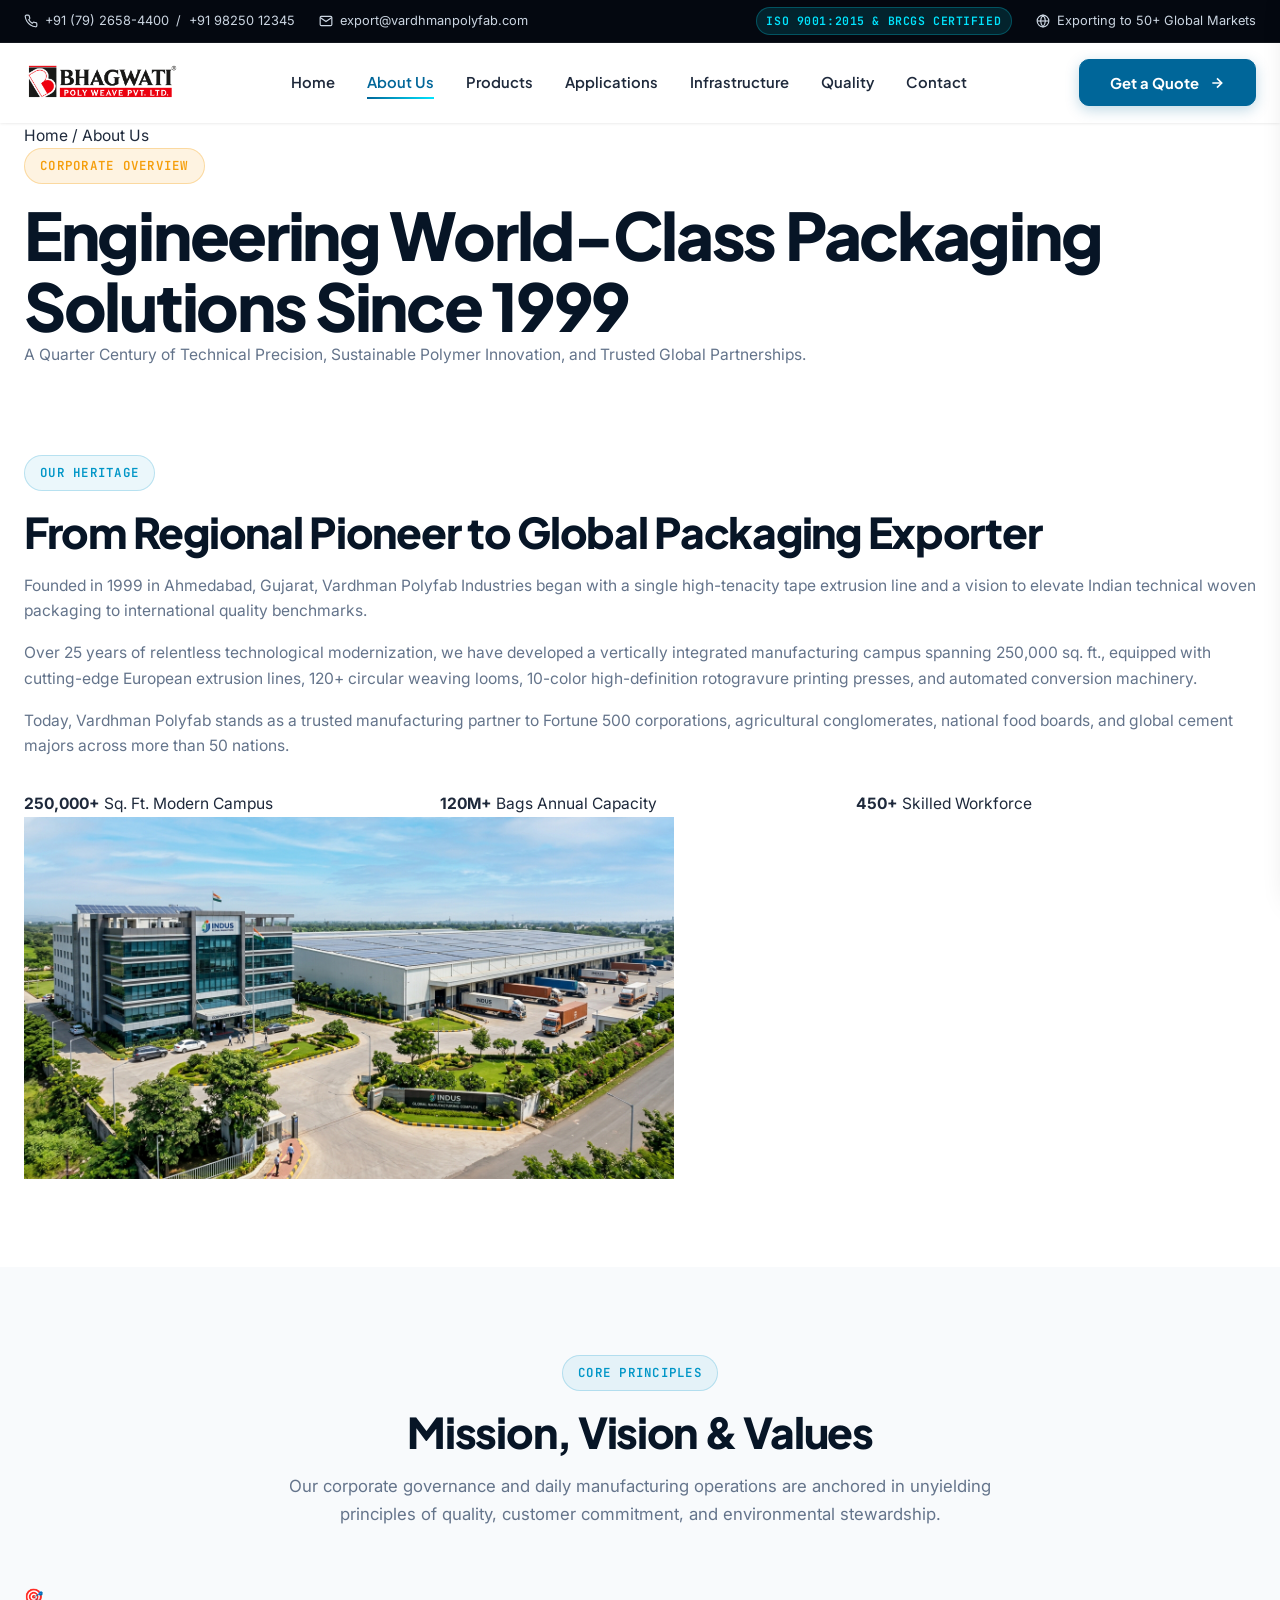
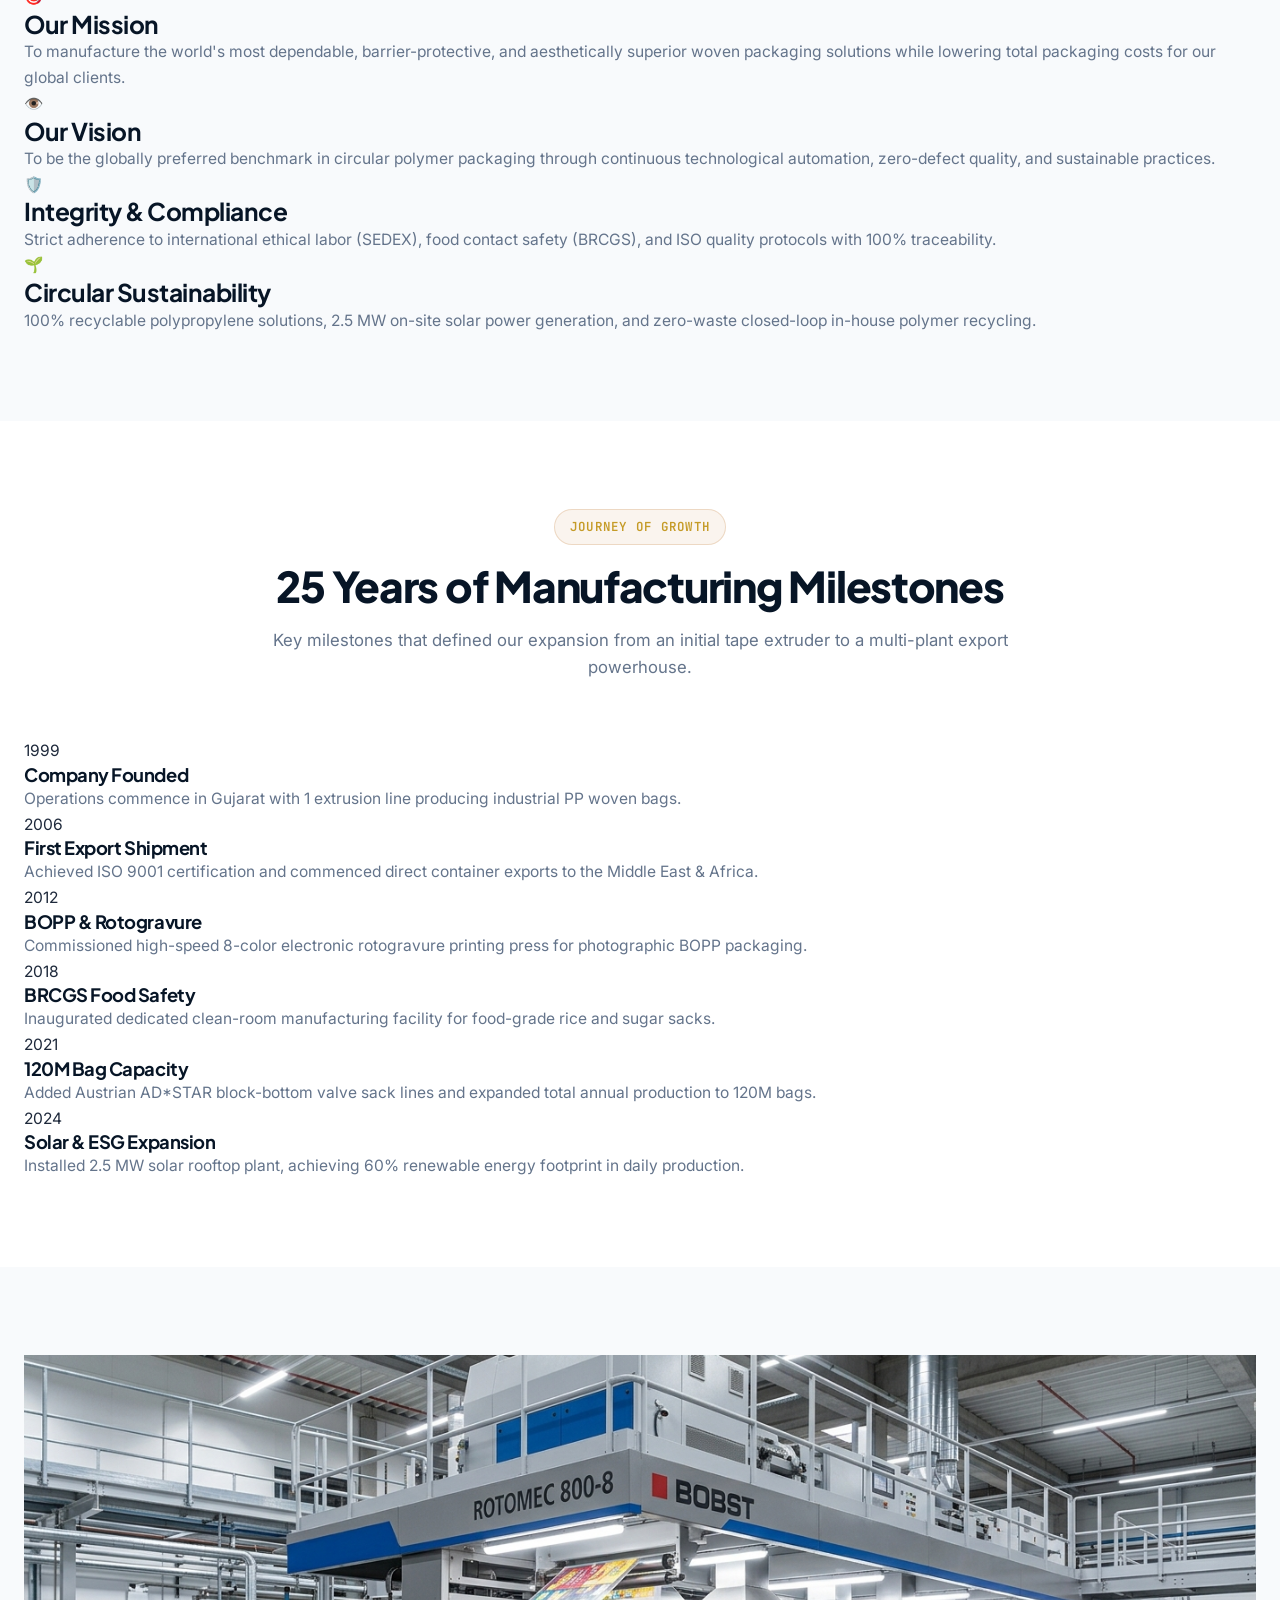
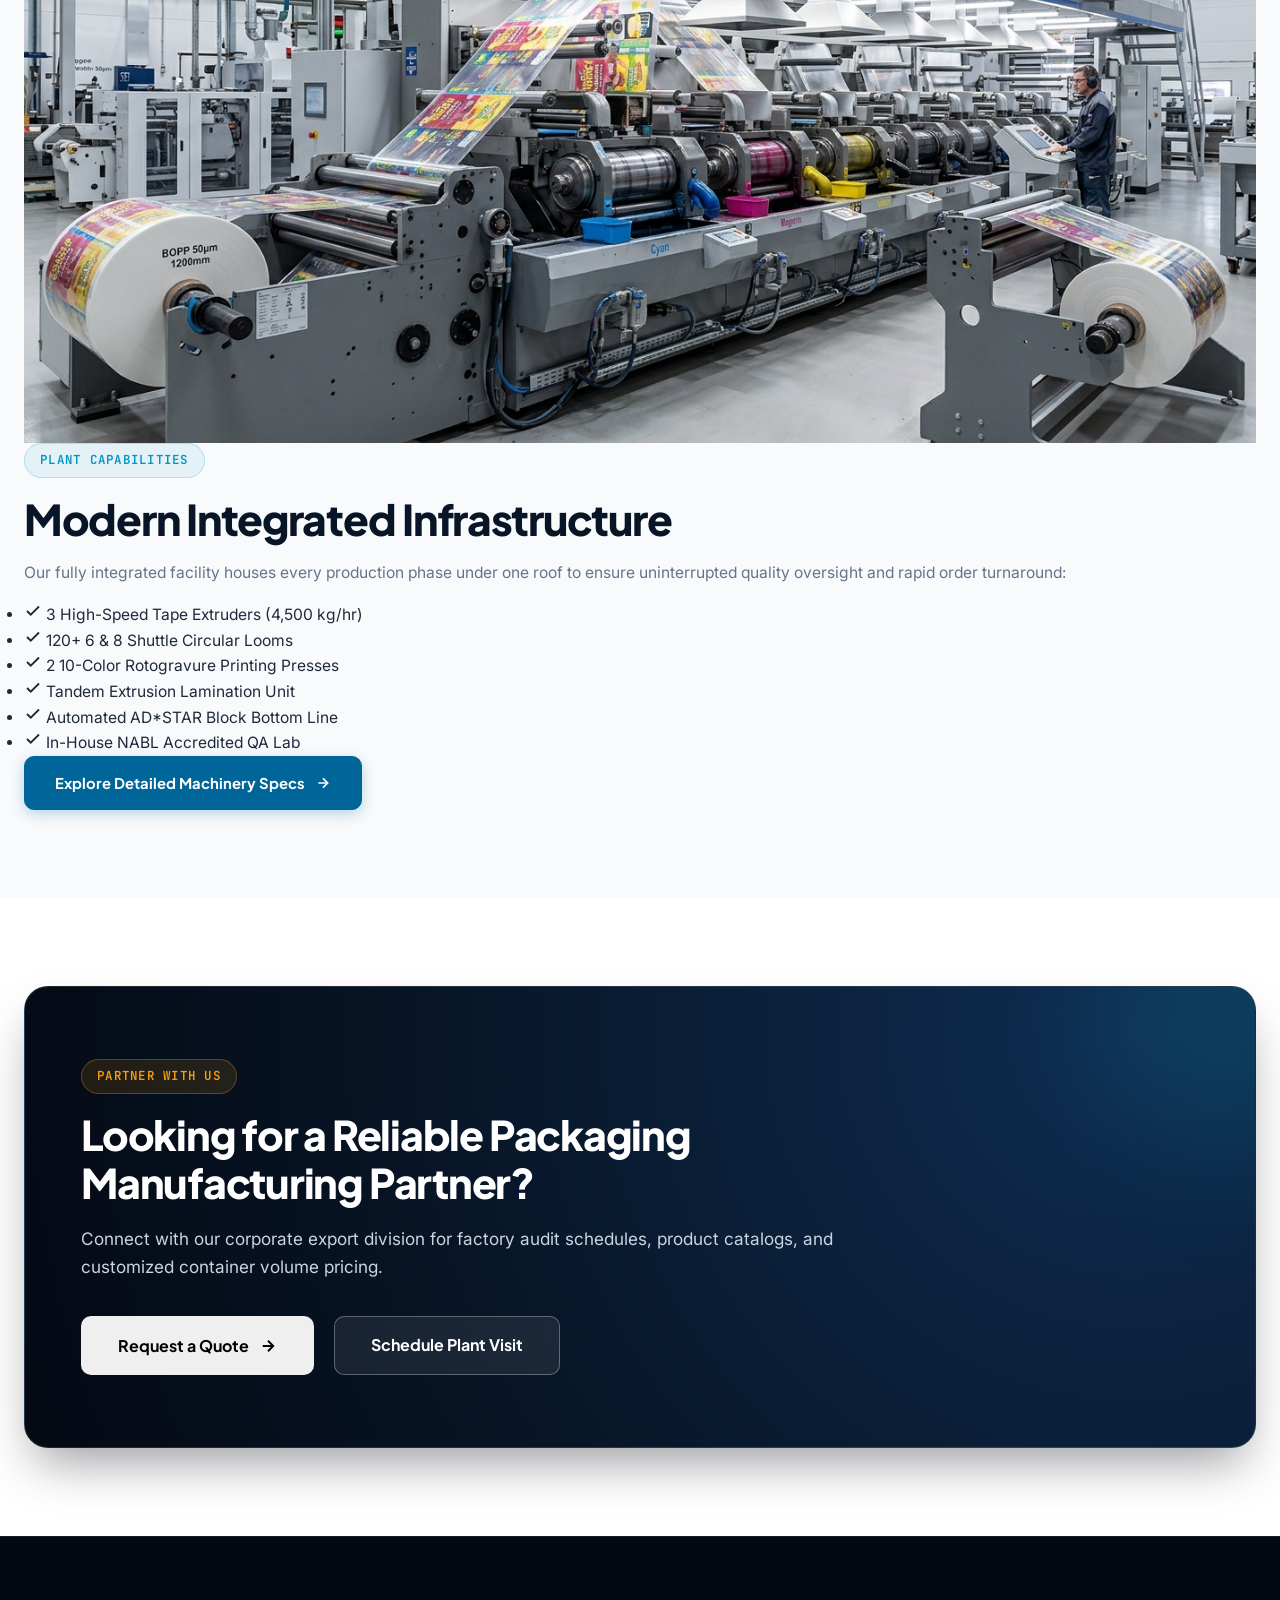
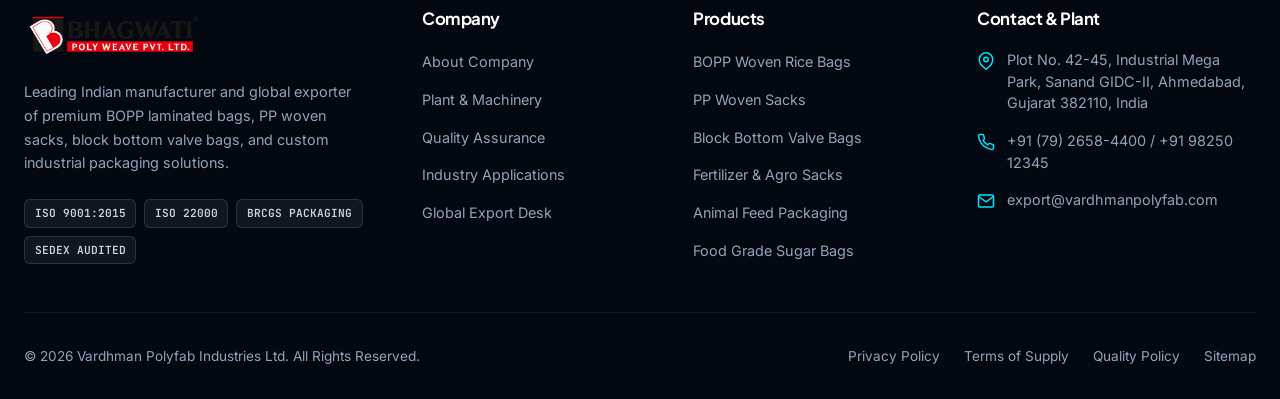
==== commit 7bf4f70d: "mobile" ====
--- a/about.html
+++ b/about.html
@@ -78,28 +78,21 @@
     <!-- Mobile Navigation Drawer -->
     <div class="mobile-nav-overlay"></div>
     <aside class="mobile-nav-drawer">
-        <div>
-            <div class="mobile-nav-header">
-                <a href="index.html" class="brand-logo" title="Bhagwati Poly Weave Pvt. Ltd.">
-                    <img src="assets/images/logo.png" alt="Bhagwati Poly Weave Pvt. Ltd." class="site-logo">
-                </a>
-                <button type="button" class="mobile-close-btn" aria-label="Close menu">&times;</button>
-            </div>
-            <ul class="mobile-nav-list">
-                <li><a href="index.html">Home</a></li>
-                <li><a href="about.html" class="active">About Us</a></li>
-                <li><a href="products.html">Products</a></li>
-                <li><a href="applications.html">Applications</a></li>
-                <li><a href="infrastructure.html">Infrastructure</a></li>
-                <li><a href="quality.html">Quality</a></li>
-                <li><a href="contact.html">Contact Us</a></li>
-            </ul>
+        <div class="mobile-nav-header">
+            <a href="index.html" class="brand-logo" title="Bhagwati Poly Weave Pvt. Ltd.">
+                <img src="assets/images/logo.png" alt="Bhagwati Poly Weave Pvt. Ltd." class="site-logo">
+            </a>
+            <button type="button" class="mobile-close-btn" aria-label="Close menu">&times;</button>
         </div>
-        <div>
-            <button type="button" class="btn btn-primary btn-block open-quote-modal" style="width:100%;">
-                Request a Custom Quote
-            </button>
-        </div>
+        <ul class="mobile-nav-list">
+            <li><a href="index.html">Home</a></li>
+            <li><a href="about.html" class="active">About Us</a></li>
+            <li><a href="products.html">Products</a></li>
+            <li><a href="applications.html">Applications</a></li>
+            <li><a href="infrastructure.html">Infrastructure</a></li>
+            <li><a href="quality.html">Quality</a></li>
+            <li><a href="contact.html">Contact Us</a></li>
+        </ul>
     </aside>
 
     <main>
--- a/assets/css/style.css
+++ b/assets/css/style.css
@@ -1,71 +1,81 @@
 /* ==========================================================================
-   VARDHMAN POLYFAB INDUSTRIES - PREMIUM B2B MANUFACTURING STYLESHEET
-   High-End Industrial BOPP & PP Woven Bag Manufacturer & Exporter
+   BHAGWATI POLYWEAVE / VARDHMAN POLYFAB - INDUSTRIAL LUXURY DESIGN SYSTEM
+   Cinematic Full-Screen Video Hero, 3D Architecture & Mobile Product / App Carousels
    ========================================================================== */
 
-@import url('https://fonts.googleapis.com/css2?family=Inter:wght@300;400;500;600;700&family=Plus+Jakarta+Sans:wght@500;600;700;800&family=JetBrains+Mono:wght@500;600&display=swap');
-
-/* ================= CSS VARIABLES & DESIGN SYSTEM ================= */
+@import url('https://fonts.googleapis.com/css2?family=Inter:wght@300;400;500;600;700&family=Plus+Jakarta+Sans:ital,wght@0,400;0,500;0,600;0,700;0,800;1,700&family=JetBrains+Mono:wght@400;500;600;700&display=swap');
+
+/* ================= 1. CSS VARIABLES & DESIGN TOKENS ================= */
 :root {
     /* Brand Colors */
-    --primary-navy: #0B192C;
-    --primary-blue: #1E3E62;
-    --brand-blue: #005691;
-    --accent-blue: #0077B6;
+    --primary-navy: #071526;
+    --primary-blue: #0B223D;
+    --brand-blue: #006699;
+    --accent-blue: #0096C7;
+    --accent-cyan: #00E5FF;
+    --accent-cyan-glow: rgba(0, 229, 255, 0.35);
     --accent-gold: #D4A373;
-    --accent-gold-dark: #B8860B;
-    --accent-gold-light: #F4E8C1;
-    --accent-amber: #E5A93C;
-
-    /* Neutral & Backgrounds */
+    --accent-gold-dark: #C59B27;
+    --accent-amber: #F59E0B;
+    --accent-emerald: #10B981;
+
+    /* Surfaces & Backgrounds */
     --bg-white: #FFFFFF;
     --bg-light: #F8FAFC;
     --bg-subtle: #F1F5F9;
-    --bg-dark: #071322;
-    --bg-darker: #040A12;
-    --bg-card-dark: #0F233A;
+    --bg-dark: #070E18;
+    --bg-darker: #040810;
+    --bg-surface-dark: #0C1A2D;
+    --bg-card-dark: rgba(12, 26, 45, 0.85);
 
     /* Text Colors */
     --text-main: #1E293B;
     --text-muted: #64748B;
     --text-light: #94A3B8;
     --text-white: #FFFFFF;
-    --text-white-dim: #E2E8F0;
+    --text-white-dim: #CBD5E1;
+    --text-white-muted: #94A3B8;
 
     /* Borders & Accents */
     --border-light: #E2E8F0;
     --border-medium: #CBD5E1;
-    --border-dark: #1E3A5F;
+    --border-dark: rgba(255, 255, 255, 0.12);
+    --border-dark-hover: rgba(0, 229, 255, 0.45);
     --border-gold: rgba(212, 163, 115, 0.3);
 
-    /* Shadows */
-    --shadow-sm: 0 1px 3px rgba(0, 0, 0, 0.06), 0 1px 2px rgba(0, 0, 0, 0.04);
-    --shadow-md: 0 4px 12px rgba(11, 25, 44, 0.08), 0 2px 4px rgba(11, 25, 44, 0.04);
-    --shadow-lg: 0 12px 28px rgba(11, 25, 44, 0.12), 0 4px 8px rgba(11, 25, 44, 0.06);
-    --shadow-xl: 0 20px 40px rgba(11, 25, 44, 0.16);
+    /* Shadows & 3D Lighting */
+    --shadow-sm: 0 1px 3px rgba(0, 0, 0, 0.05), 0 1px 2px rgba(0, 0, 0, 0.03);
+    --shadow-md: 0 4px 14px rgba(7, 21, 38, 0.08), 0 2px 4px rgba(7, 21, 38, 0.04);
+    --shadow-lg: 0 16px 36px rgba(7, 21, 38, 0.12), 0 4px 10px rgba(7, 21, 38, 0.06);
+    --shadow-xl: 0 24px 48px -12px rgba(7, 21, 38, 0.25);
+    --shadow-3d-card: 0 25px 50px -12px rgba(0, 0, 0, 0.4), 0 0 0 1px rgba(255, 255, 255, 0.08);
+    --shadow-glow-cyan: 0 0 50px rgba(0, 229, 255, 0.25);
+    --shadow-glow-gold: 0 0 40px rgba(212, 163, 115, 0.2);
 
     /* Typography */
     --font-heading: 'Plus Jakarta Sans', -apple-system, BlinkMacSystemFont, 'Segoe UI', Roboto, sans-serif;
     --font-body: 'Inter', -apple-system, BlinkMacSystemFont, 'Segoe UI', Roboto, sans-serif;
     --font-mono: 'JetBrains Mono', monospace;
 
-    /* Layout */
+    /* Layout Metrics */
     --container-width: 1280px;
     --container-fluid: 1440px;
     --header-height: 80px;
     --topbar-height: 40px;
-    --radius-sm: 4px;
-    --radius-md: 8px;
-    --radius-lg: 12px;
-    --radius-xl: 16px;
+    --radius-sm: 6px;
+    --radius-md: 10px;
+    --radius-lg: 16px;
+    --radius-xl: 24px;
+    --radius-full: 9999px;
 
     /* Transitions */
-    --transition-fast: 0.15s ease;
+    --transition-fast: 0.15s cubic-bezier(0.16, 1, 0.3, 1);
     --transition-normal: 0.3s cubic-bezier(0.16, 1, 0.3, 1);
-    --transition-smooth: 0.4s cubic-bezier(0.16, 1, 0.3, 1);
-}
-
-/* ================= RESET & BASE ================= */
+    --transition-smooth: 0.5s cubic-bezier(0.16, 1, 0.3, 1);
+    --transition-spring: 0.6s cubic-bezier(0.34, 1.56, 0.64, 1);
+}
+
+/* ================= 2. RESET & BASE ================= */
 *, *::before, *::after {
     box-sizing: border-box;
     margin: 0;
@@ -95,7 +105,7 @@
     transition: var(--transition-fast);
 }
 
-img {
+img, video {
     max-width: 100%;
     height: auto;
     display: block;
@@ -106,18 +116,18 @@
     font-size: inherit;
 }
 
-/* ================= TYPOGRAPHY ================= */
+/* ================= 3. TYPOGRAPHY ================= */
 h1, h2, h3, h4, h5, h6 {
     font-family: var(--font-heading);
     color: var(--primary-navy);
     font-weight: 700;
     line-height: 1.2;
-    letter-spacing: -0.02em;
-}
-
-h1 { font-size: clamp(2.25rem, 4vw + 1rem, 3.5rem); font-weight: 800; line-height: 1.12; }
-h2 { font-size: clamp(1.75rem, 2.5vw + 0.5rem, 2.5rem); font-weight: 800; line-height: 1.2; }
-h3 { font-size: clamp(1.25rem, 1.5vw + 0.25rem, 1.5rem); font-weight: 700; }
+    letter-spacing: -0.025em;
+}
+
+h1 { font-size: clamp(2.4rem, 4.5vw + 0.5rem, 4.25rem); font-weight: 800; line-height: 1.08; letter-spacing: -0.035em; }
+h2 { font-size: clamp(1.85rem, 2.8vw + 0.5rem, 2.65rem); font-weight: 800; line-height: 1.18; letter-spacing: -0.03em; }
+h3 { font-size: clamp(1.25rem, 1.6vw + 0.25rem, 1.65rem); font-weight: 700; letter-spacing: -0.02em; }
 h4 { font-size: 1.15rem; font-weight: 700; }
 h5 { font-size: 1rem; font-weight: 600; }
 
@@ -132,11 +142,12 @@
 
 .text-navy { color: var(--primary-navy) !important; }
 .text-gold { color: var(--accent-amber) !important; }
+.text-cyan { color: var(--accent-cyan) !important; }
 .text-blue { color: var(--accent-blue) !important; }
 .text-white { color: var(--text-white) !important; }
 .text-muted { color: var(--text-muted) !important; }
 
-/* ================= LAYOUT & CONTAINERS ================= */
+/* ================= 4. LAYOUT & CONTAINERS ================= */
 .container {
     width: 100%;
     max-width: var(--container-width);
@@ -161,7 +172,7 @@
 }
 
 .section-sm {
-    padding: 3.5rem 0;
+    padding: 3rem 0;
 }
 
 .section-lg {
@@ -174,7 +185,7 @@
 .bg-navy { background-color: var(--primary-navy); color: var(--text-white); }
 .bg-dark { background-color: var(--bg-dark); color: var(--text-white); }
 
-/* ================= SECTION HEADINGS ================= */
+/* ================= 5. SECTION HEADERS & TAGS ================= */
 .section-header {
     margin-bottom: 3.5rem;
     position: relative;
@@ -191,29 +202,35 @@
     display: inline-flex;
     align-items: center;
     gap: 0.5rem;
-    font-family: var(--font-heading);
-    font-size: 0.8rem;
-    font-weight: 700;
+    font-family: var(--font-mono);
+    font-size: 0.78rem;
+    font-weight: 600;
     text-transform: uppercase;
     letter-spacing: 0.1em;
     color: var(--accent-blue);
-    background: rgba(0, 119, 182, 0.08);
-    padding: 0.35rem 0.85rem;
-    border-radius: var(--radius-sm);
-    margin-bottom: 0.85rem;
-    border: 1px solid rgba(0, 119, 182, 0.2);
+    background: rgba(0, 150, 199, 0.08);
+    padding: 0.4rem 0.95rem;
+    border-radius: var(--radius-full);
+    margin-bottom: 1rem;
+    border: 1px solid rgba(0, 150, 199, 0.22);
 }
 
 .section-tag.gold {
     color: var(--accent-gold-dark);
     background: rgba(212, 163, 115, 0.12);
-    border-color: rgba(212, 163, 115, 0.3);
+    border-color: rgba(212, 163, 115, 0.35);
 }
 
 .section-tag.light {
     color: var(--accent-amber);
-    background: rgba(229, 169, 60, 0.15);
-    border-color: rgba(229, 169, 60, 0.3);
+    background: rgba(245, 158, 11, 0.12);
+    border-color: rgba(245, 158, 11, 0.3);
+}
+
+.section-tag.cyan {
+    color: var(--accent-cyan);
+    background: rgba(0, 229, 255, 0.1);
+    border-color: rgba(0, 229, 255, 0.3);
 }
 
 .section-title {
@@ -221,8 +238,8 @@
 }
 
 .section-desc {
-    font-size: 1.1rem;
-    line-height: 1.6;
+    font-size: 1.05rem;
+    line-height: 1.65;
     color: var(--text-muted);
 }
 
@@ -231,48 +248,66 @@
     color: var(--text-white-dim);
 }
 
-/* ================= BUTTONS & BADGES ================= */
+/* ================= 6. BUTTONS & MICRO-INTERACTIONS ================= */
 .btn {
     display: inline-flex;
     align-items: center;
     justify-content: center;
-    gap: 0.6rem;
+    gap: 0.65rem;
     font-family: var(--font-heading);
     font-size: 0.925rem;
     font-weight: 700;
-    padding: 0.85rem 1.65rem;
-    border-radius: var(--radius-sm);
-    border: 2px solid transparent;
+    padding: 0.85rem 1.85rem;
+    border-radius: var(--radius-md);
+    border: 1.5px solid transparent;
     cursor: pointer;
     transition: var(--transition-normal);
     text-align: center;
     white-space: nowrap;
+    position: relative;
+    overflow: hidden;
+}
+
+.btn::before {
+    content: '';
+    position: absolute;
+    top: 0;
+    left: -100%;
+    width: 100%;
+    height: 100%;
+    background: linear-gradient(90deg, transparent, rgba(255, 255, 255, 0.22), transparent);
+    transition: left 0.6s ease;
+}
+
+.btn:hover::before {
+    left: 100%;
 }
 
 .btn-primary {
     background-color: var(--brand-blue);
     color: var(--text-white);
     border-color: var(--brand-blue);
+    box-shadow: 0 4px 14px rgba(0, 102, 153, 0.25);
 }
 
 .btn-primary:hover {
-    background-color: #004575;
-    border-color: #004575;
+    background-color: #00527c;
+    border-color: #00527c;
     transform: translateY(-2px);
-    box-shadow: 0 6px 18px rgba(0, 86, 145, 0.3);
-}
-
-.btn-accent {
-    background-color: var(--accent-amber);
-    color: var(--primary-navy);
-    border-color: var(--accent-amber);
-}
-
-.btn-accent:hover {
-    background-color: #d1952a;
-    border-color: #d1952a;
+    box-shadow: 0 8px 22px rgba(0, 102, 153, 0.4);
+}
+
+.btn-cyan {
+    background: linear-gradient(135deg, #00E5FF 0%, #0096C7 100%);
+    color: #040810;
+    border-color: #00E5FF;
+    font-weight: 800;
+    box-shadow: 0 4px 18px rgba(0, 229, 255, 0.35);
+}
+
+.btn-cyan:hover {
     transform: translateY(-2px);
-    box-shadow: 0 6px 18px rgba(229, 169, 60, 0.35);
+    box-shadow: 0 8px 28px rgba(0, 229, 255, 0.6);
 }
 
 .btn-outline {
@@ -286,12 +321,14 @@
     color: var(--text-white);
     border-color: var(--primary-navy);
     transform: translateY(-2px);
+    box-shadow: 0 6px 18px rgba(7, 21, 38, 0.15);
 }
 
 .btn-outline-white {
-    background-color: transparent;
+    background-color: rgba(255, 255, 255, 0.08);
     color: var(--text-white);
-    border-color: rgba(255, 255, 255, 0.4);
+    border-color: rgba(255, 255, 255, 0.3);
+    backdrop-filter: blur(10px);
 }
 
 .btn-outline-white:hover {
@@ -299,6 +336,7 @@
     color: var(--primary-navy);
     border-color: var(--text-white);
     transform: translateY(-2px);
+    box-shadow: 0 8px 24px rgba(255, 255, 255, 0.25);
 }
 
 .btn-sm {
@@ -307,86 +345,74 @@
 }
 
 .btn-lg {
-    padding: 1rem 2.25rem;
+    padding: 0.95rem 2.25rem;
     font-size: 1rem;
 }
 
-.badge {
-    display: inline-block;
-    font-size: 0.75rem;
-    font-weight: 700;
-    padding: 0.25rem 0.6rem;
-    border-radius: var(--radius-sm);
-    text-transform: uppercase;
+/* ================= 7. TOPBAR & SITE HEADER ================= */
+.topbar {
+    background-color: var(--bg-darker);
+    color: var(--text-white-dim);
+    font-size: 0.8rem;
+    padding: 0.45rem 0;
+    border-bottom: 1px solid rgba(255, 255, 255, 0.06);
+    position: relative;
+    z-index: 1001;
+}
+
+.topbar-content {
+    display: flex;
+    justify-content: space-between;
+    align-items: center;
+    gap: 1rem;
+}
+
+.topbar-left, .topbar-right {
+    display: flex;
+    align-items: center;
+    gap: 1.5rem;
+    flex-wrap: wrap;
+}
+
+.topbar-item {
+    display: inline-flex;
+    align-items: center;
+    gap: 0.45rem;
+    color: var(--text-white-dim);
+}
+
+.topbar-item a:hover {
+    color: var(--accent-cyan);
+}
+
+.topbar-badge {
+    background: rgba(0, 229, 255, 0.12);
+    color: var(--accent-cyan);
+    border: 1px solid rgba(0, 229, 255, 0.25);
+    padding: 0.2rem 0.6rem;
+    border-radius: var(--radius-full);
+    font-family: var(--font-mono);
+    font-size: 0.72rem;
+    font-weight: 600;
     letter-spacing: 0.05em;
 }
 
-.badge-blue { background: rgba(0, 119, 182, 0.1); color: var(--accent-blue); }
-.badge-gold { background: rgba(229, 169, 60, 0.15); color: #9c6800; }
-.badge-green { background: rgba(16, 185, 129, 0.12); color: #047857; }
-
-/* ================= HEADER & NAVIGATION ================= */
 .site-header {
     position: sticky;
     top: 0;
     z-index: 1000;
-    background-color: var(--bg-white);
+    background-color: rgba(255, 255, 255, 0.94);
+    backdrop-filter: blur(12px);
+    -webkit-backdrop-filter: blur(12px);
     box-shadow: var(--shadow-sm);
     transition: var(--transition-normal);
 }
 
-/* Topbar */
-.topbar {
-    background-color: var(--primary-navy);
-    color: var(--text-white-dim);
-    font-size: 0.8rem;
-    padding: 0.45rem 0;
-    border-bottom: 1px solid rgba(255, 255, 255, 0.08);
-}
-
-.topbar-content {
-    display: flex;
-    justify-content: space-between;
-    align-items: center;
-    gap: 1rem;
-}
-
-.topbar-left, .topbar-right {
-    display: flex;
-    align-items: center;
-    gap: 1.5rem;
-    flex-wrap: wrap;
-}
-
-.topbar-item {
-    display: inline-flex;
-    align-items: center;
-    gap: 0.45rem;
-    color: var(--text-white-dim);
-}
-
-.topbar-item a:hover {
-    color: var(--accent-amber);
-}
-
-.topbar-badge {
-    background: rgba(212, 163, 115, 0.2);
-    color: var(--accent-amber);
-    border: 1px solid rgba(229, 169, 60, 0.35);
-    padding: 0.15rem 0.5rem;
-    border-radius: var(--radius-sm);
-    font-size: 0.725rem;
-    font-weight: 700;
-    letter-spacing: 0.05em;
-}
-
-/* Main Navbar */
 .navbar-main {
     height: var(--header-height);
     display: flex;
     align-items: center;
     justify-content: space-between;
-    background-color: var(--bg-white);
 }
 
 .brand-logo {
@@ -408,7 +434,6 @@
     height: 58px;
 }
 
-/* Nav Links */
 .nav-menu {
     display: flex;
     align-items: center;
@@ -420,7 +445,7 @@
 
 .nav-link {
     font-family: var(--font-heading);
-    font-size: 0.9rem;
+    font-size: 0.925rem;
     font-weight: 600;
     color: var(--text-main);
     padding: 0.5rem 0;
@@ -434,8 +459,8 @@
     bottom: 0;
     left: 0;
     width: 0;
-    height: 2.5px;
-    background-color: var(--brand-blue);
+    height: 2px;
+    background: linear-gradient(90deg, var(--brand-blue), var(--accent-cyan));
     transition: width var(--transition-normal);
 }
 
@@ -471,7 +496,8 @@
     left: 0;
     right: 0;
     bottom: 0;
-    background-color: rgba(7, 19, 34, 0.7);
+    background-color: rgba(4, 8, 16, 0.75);
+    backdrop-filter: blur(6px);
     z-index: 1100;
     opacity: 0;
     visibility: hidden;
@@ -487,16 +513,17 @@
     position: fixed;
     top: 0;
     right: -320px;
-    width: 300px;
+    width: min(300px, 85vw);
     height: 100vh;
     background-color: var(--bg-white);
     z-index: 1200;
     padding: 2rem 1.5rem;
     display: flex;
     flex-direction: column;
-    justify-content: space-between;
+    justify-content: flex-start;
     transition: right var(--transition-smooth);
-    box-shadow: -5px 0 25px rgba(0, 0, 0, 0.15);
+    box-shadow: -5px 0 30px rgba(0, 0, 0, 0.2);
+    overflow-y: auto;
 }
 
 .mobile-nav-drawer.active {
@@ -538,398 +565,502 @@
     color: var(--brand-blue);
 }
 
-/* ================= HERO SECTION ================= */
-.hero-section {
-    position: relative;
-    background: linear-gradient(135deg, #071526 0%, #0F2A48 55%, #183C66 100%);
+/* ================= 8. FULL-SCREEN CINEMATIC HERO VIDEO ================= */
+.hero-cinematic-wrap {
+    position: relative;
+    width: 100%;
+    height: 92vh;
+    min-height: 640px;
+    max-height: 900px;
+    overflow: hidden;
+    background-color: var(--bg-darker);
+    display: flex;
+    align-items: center;
+    justify-content: center;
+    will-change: transform, opacity;
+}
+
+.hero-video-container {
+    position: absolute;
+    top: 0;
+    left: 0;
+    width: 100%;
+    height: 100%;
+    overflow: hidden;
+    z-index: 1;
+    transition: transform 0.1s linear;
+}
+
+.hero-video-bg {
+    width: 100%;
+    height: 100%;
+    object-fit: cover;
+    object-position: center center;
+    opacity: 0;
+    transition: opacity 1.2s ease;
+}
+
+.hero-video-bg.loaded {
+    opacity: 1;
+}
+
+.hero-cinematic-overlay {
+    position: absolute;
+    top: 0;
+    left: 0;
+    width: 100%;
+    height: 100%;
+    background: radial-gradient(circle at 50% 50%, rgba(4, 9, 19, 0.45) 0%, rgba(4, 8, 16, 0.78) 70%, rgba(3, 6, 12, 0.95) 100%),
+                linear-gradient(180deg, rgba(7, 21, 38, 0.4) 0%, transparent 40%, rgba(4, 8, 16, 0.88) 100%);
+    z-index: 2;
+    pointer-events: none;
+}
+
+.hero-cinematic-content {
+    position: relative;
+    z-index: 3;
+    max-width: 860px;
+    text-align: center;
+    padding: 0 1.5rem;
     color: var(--text-white);
-    padding: 5.5rem 0 6rem;
+    will-change: transform, opacity;
+    transition: transform 0.1s linear, opacity 0.1s linear;
+}
+
+.hero-cinematic-badge {
+    display: inline-flex;
+    align-items: center;
+    gap: 0.6rem;
+    background: rgba(4, 15, 28, 0.7);
+    border: 1px solid rgba(0, 229, 255, 0.35);
+    padding: 0.45rem 1.25rem;
+    border-radius: var(--radius-full);
+    margin-bottom: 1.5rem;
+    backdrop-filter: blur(12px);
+    box-shadow: 0 4px 20px rgba(0, 229, 255, 0.18);
+    opacity: 0;
+    transform: translateY(20px);
+    animation: heroFadeUp 0.8s cubic-bezier(0.16, 1, 0.3, 1) 0.2s forwards;
+}
+
+.hero-cinematic-badge-dot {
+    width: 8px;
+    height: 8px;
+    border-radius: 50%;
+    background-color: var(--accent-cyan);
+    box-shadow: 0 0 10px var(--accent-cyan);
+    animation: pulseDot 2s ease-in-out infinite;
+}
+
+.hero-cinematic-badge span {
+    font-family: var(--font-mono);
+    font-size: 0.78rem;
+    font-weight: 600;
+    letter-spacing: 0.08em;
+    color: var(--accent-cyan);
+    text-transform: uppercase;
+}
+
+.hero-cinematic-title {
+    color: var(--text-white);
+    font-size: clamp(2.35rem, 4.4vw + 0.5rem, 4.15rem);
+    line-height: 1.1;
+    letter-spacing: -0.035em;
+    margin-bottom: 1.25rem;
+    text-shadow: 0 4px 25px rgba(0, 0, 0, 0.6);
+    opacity: 0;
+    transform: translateY(24px);
+    animation: heroFadeUp 0.8s cubic-bezier(0.16, 1, 0.3, 1) 0.4s forwards;
+}
+
+.hero-title-glow {
+    background: linear-gradient(135deg, #FFFFFF 0%, #00E5FF 50%, #00B4D8 100%);
+    -webkit-background-clip: text;
+    -webkit-text-fill-color: transparent;
+    display: inline-block;
+}
+
+.hero-cinematic-subtitle {
+    font-size: clamp(1rem, 1.3vw, 1.2rem);
+    line-height: 1.65;
+    color: var(--text-white-dim);
+    margin: 0 auto 2.25rem;
+    max-width: 680px;
+    text-shadow: 0 2px 10px rgba(0, 0, 0, 0.5);
+    opacity: 0;
+    transform: translateY(24px);
+    animation: heroFadeUp 0.8s cubic-bezier(0.16, 1, 0.3, 1) 0.6s forwards;
+}
+
+.hero-cinematic-cta {
+    display: flex;
+    align-items: center;
+    justify-content: center;
+    gap: 1.25rem;
+    flex-wrap: wrap;
+    opacity: 0;
+    transform: translateY(24px);
+    animation: heroFadeUp 0.8s cubic-bezier(0.16, 1, 0.3, 1) 0.8s forwards;
+}
+
+/* Scroll To Explore Indicator */
+.hero-scroll-indicator {
+    position: absolute;
+    bottom: 2rem;
+    left: 50%;
+    transform: translateX(-50%);
+    z-index: 3;
+    display: flex;
+    flex-direction: column;
+    align-items: center;
+    gap: 0.5rem;
+    color: var(--text-white-muted);
+    font-family: var(--font-mono);
+    font-size: 0.72rem;
+    font-weight: 600;
+    letter-spacing: 0.12em;
+    text-transform: uppercase;
+    opacity: 0;
+    animation: heroFadeUp 0.8s cubic-bezier(0.16, 1, 0.3, 1) 1s forwards;
+    cursor: pointer;
+    transition: color 0.2s ease;
+}
+
+.hero-scroll-indicator:hover {
+    color: var(--accent-cyan);
+}
+
+.hero-scroll-line {
+    width: 2px;
+    height: 28px;
+    background: rgba(255, 255, 255, 0.2);
+    position: relative;
     overflow: hidden;
-}
-
-.hero-section::before {
+    border-radius: var(--radius-full);
+}
+
+.hero-scroll-line::after {
     content: '';
     position: absolute;
     top: 0;
     left: 0;
-    right: 0;
-    bottom: 0;
-    background-image: radial-gradient(circle at 80% 20%, rgba(0, 119, 182, 0.18) 0%, transparent 50%),
-                      radial-gradient(circle at 10% 80%, rgba(229, 169, 60, 0.08) 0%, transparent 40%);
-    pointer-events: none;
-}
-
-.hero-grid {
-    display: grid;
-    grid-template-columns: 1.15fr 0.85fr;
-    gap: 3.5rem;
-    align-items: center;
-    position: relative;
-    z-index: 1;
-}
-
-.hero-badge-group {
-    display: inline-flex;
-    align-items: center;
-    gap: 0.75rem;
-    background: rgba(255, 255, 255, 0.08);
-    border: 1px solid rgba(255, 255, 255, 0.15);
-    padding: 0.4rem 1rem;
-    border-radius: 50px;
-    margin-bottom: 1.5rem;
-    backdrop-filter: blur(8px);
-}
-
-.hero-badge-group span {
-    font-size: 0.825rem;
-    font-weight: 600;
-    letter-spacing: 0.05em;
-    color: var(--accent-amber);
-    text-transform: uppercase;
-}
-
-.hero-title {
-    color: var(--text-white);
-    margin-bottom: 1.25rem;
-    font-size: clamp(2.25rem, 3.8vw + 0.5rem, 3.5rem);
-    line-height: 1.15;
-}
-
-.hero-title span {
-    color: var(--accent-amber);
-    display: inline-block;
-}
-
-.hero-subtitle {
-    font-size: 1.15rem;
-    line-height: 1.65;
-    color: var(--text-white-dim);
-    margin-bottom: 2.25rem;
-    max-width: 580px;
-}
-
-.hero-cta-group {
-    display: flex;
-    align-items: center;
-    gap: 1.25rem;
-    flex-wrap: wrap;
-    margin-bottom: 2.5rem;
-}
-
-.hero-trust-pills {
-    display: flex;
-    align-items: center;
-    gap: 1.75rem;
-    padding-top: 2rem;
-    border-top: 1px solid rgba(255, 255, 255, 0.12);
-    flex-wrap: wrap;
-}
-
-.hero-trust-item {
-    display: flex;
-    align-items: center;
-    gap: 0.6rem;
-    font-size: 0.85rem;
-    font-weight: 600;
-    color: var(--text-white-dim);
-}
-
-.hero-trust-item svg {
-    color: var(--accent-amber);
-    flex-shrink: 0;
-}
-
-.hero-visual-card {
-    position: relative;
-    border-radius: var(--radius-lg);
-    overflow: hidden;
-    box-shadow: 0 25px 50px -12px rgba(0, 0, 0, 0.5), 0 0 0 1px rgba(255, 255, 255, 0.1);
-    background: #0B192C;
-}
-
-.hero-visual-card img {
     width: 100%;
     height: 100%;
-    object-fit: cover;
-    display: block;
-    transition: transform 0.6s ease;
-}
-
-.hero-visual-card:hover img {
-    transform: scale(1.02);
-}
-
-.hero-floating-badge {
-    position: absolute;
-    bottom: 1.5rem;
-    left: 1.5rem;
-    background: rgba(11, 25, 44, 0.9);
-    backdrop-filter: blur(10px);
-    border: 1px solid rgba(255, 255, 255, 0.15);
-    padding: 0.85rem 1.25rem;
-    border-radius: var(--radius-md);
-    display: flex;
-    align-items: center;
-    gap: 1rem;
-    box-shadow: 0 10px 25px rgba(0, 0, 0, 0.3);
-}
-
-.floating-badge-icon {
-    width: 38px;
-    height: 38px;
-    border-radius: 50%;
-    background: var(--brand-blue);
-    display: flex;
-    align-items: center;
-    justify-content: center;
-    color: var(--accent-amber);
-    font-size: 1.1rem;
-}
-
-.floating-badge-text strong {
-    display: block;
-    font-size: 0.95rem;
-    color: var(--text-white);
-}
-
-.floating-badge-text span {
-    font-size: 0.75rem;
-    color: var(--text-light);
-}
-
-/* ================= PAGE HERO (INNER PAGES) ================= */
-.page-hero {
-    background: linear-gradient(135deg, #071526 0%, #102B4B 60%, #183C66 100%);
-    color: var(--text-white);
-    padding: 4.5rem 0 5rem;
-    position: relative;
-    border-bottom: 1px solid rgba(255, 255, 255, 0.08);
-}
-
-.page-hero-content {
-    max-width: 820px;
-}
-
-.breadcrumb {
-    display: flex;
-    align-items: center;
-    gap: 0.5rem;
-    font-size: 0.825rem;
-    color: var(--text-light);
-    margin-bottom: 1.25rem;
-}
-
-.breadcrumb a:hover {
-    color: var(--accent-amber);
-}
-
-.page-hero h1 {
-    color: var(--text-white);
-    margin-bottom: 1rem;
-}
-
-.page-hero p {
-    font-size: 1.15rem;
-    color: var(--text-white-dim);
-    line-height: 1.6;
-}
-
-/* ================= TRUST / STATISTICS BAR ================= */
-.stats-bar {
-    background-color: var(--primary-navy);
-    color: var(--text-white);
-    position: relative;
-    z-index: 10;
-    margin-top: -2rem;
-    border-radius: var(--radius-md);
-    box-shadow: var(--shadow-xl);
-    border: 1px solid rgba(255, 255, 255, 0.1);
+    background: var(--accent-cyan);
+    animation: scrollLineDrop 2s cubic-bezier(0.65, 0, 0.35, 1) infinite;
+}
+
+@keyframes heroFadeUp {
+    from { opacity: 0; transform: translateY(24px); }
+    to { opacity: 1; transform: translateY(0); }
+}
+
+@keyframes scrollLineDrop {
+    0% { transform: translateY(-100%); }
+    50% { transform: translateY(0); }
+    100% { transform: translateY(100%); }
+}
+
+@keyframes pulseDot {
+    0%, 100% { opacity: 1; transform: scale(1); }
+    50% { opacity: 0.4; transform: scale(0.75); }
+}
+
+/* ================= 9. FLOATING STATISTICS BAR ================= */
+.stats-bar-section {
+    position: relative;
+    z-index: 20;
+    margin-top: -3.5rem;
+    padding-bottom: 2rem;
+}
+
+.stats-bar-card {
+    background: linear-gradient(135deg, #09192C 0%, #06111F 100%);
+    border: 1px solid rgba(255, 255, 255, 0.14);
+    border-radius: var(--radius-lg);
+    box-shadow: 0 20px 45px rgba(4, 8, 16, 0.4), 0 0 0 1px rgba(0, 229, 255, 0.1);
+    padding: 2.25rem 2rem;
+    backdrop-filter: blur(16px);
 }
 
 .stats-grid {
     display: grid;
     grid-template-columns: repeat(4, 1fr);
+    gap: 2rem;
+    position: relative;
 }
 
 .stat-box {
-    padding: 2.25rem 1.75rem;
     text-align: center;
     position: relative;
+    padding: 0 1rem;
 }
 
 .stat-box:not(:last-child)::after {
     content: '';
     position: absolute;
-    top: 25%;
     right: 0;
-    height: 50%;
+    top: 15%;
+    height: 70%;
     width: 1px;
-    background: rgba(255, 255, 255, 0.15);
+    background: linear-gradient(180deg, transparent, rgba(255, 255, 255, 0.12), transparent);
+}
+
+.stat-number-wrap {
+    display: inline-flex;
+    align-items: baseline;
+    justify-content: center;
+    gap: 0.15rem;
+    margin-bottom: 0.4rem;
 }
 
 .stat-number {
     font-family: var(--font-heading);
-    font-size: clamp(2rem, 3vw, 2.75rem);
+    font-size: clamp(2.25rem, 3.2vw, 3.25rem);
     font-weight: 800;
-    color: var(--accent-amber);
+    color: var(--text-white);
     line-height: 1;
-    margin-bottom: 0.4rem;
+    letter-spacing: -0.03em;
+    background: linear-gradient(180deg, #FFFFFF 20%, #CBD5E1 100%);
+    -webkit-background-clip: text;
+    -webkit-text-fill-color: transparent;
+}
+
+.stat-suffix {
+    font-family: var(--font-heading);
+    font-size: clamp(1.5rem, 2.2vw, 2.2rem);
+    font-weight: 800;
+    color: var(--accent-cyan);
 }
 
 .stat-label {
+    font-family: var(--font-body);
     font-size: 0.85rem;
-    font-weight: 600;
+    font-weight: 500;
     color: var(--text-white-dim);
-    letter-spacing: 0.05em;
     text-transform: uppercase;
-}
-
-/* ================= ABOUT INTRODUCTION SECTION ================= */
-.about-grid {
+    letter-spacing: 0.06em;
+}
+
+/* ================= 10. PRODUCT STORY (EMERGENCE FROM VIDEO) ================= */
+.product-story-section {
+    background: linear-gradient(180deg, var(--bg-white) 0%, var(--bg-light) 100%);
+    padding: 6.5rem 0 5.5rem;
+    position: relative;
+    overflow: hidden;
+}
+
+.product-story-grid {
     display: grid;
     grid-template-columns: 1fr 1fr;
     gap: 4.5rem;
     align-items: center;
 }
 
-.about-image-wrapper {
-    position: relative;
-}
-
-.about-main-img {
-    border-radius: var(--radius-lg);
-    overflow: hidden;
+.product-story-visual {
+    position: relative;
+    display: flex;
+    align-items: center;
+    justify-content: center;
+    perspective: 1200px;
+}
+
+.product-story-stage {
+    position: relative;
+    width: 100%;
+    max-width: 480px;
+    height: 460px;
+    display: flex;
+    align-items: center;
+    justify-content: center;
+    border-radius: var(--radius-xl);
+    background: radial-gradient(circle at center, rgba(0, 150, 199, 0.08) 0%, rgba(7, 21, 38, 0.02) 70%);
+    border: 1px solid var(--border-light);
     box-shadow: var(--shadow-lg);
-    border: 1px solid var(--border-light);
-}
-
-.about-experience-badge {
+    transform-style: preserve-3d;
+}
+
+.product-story-img {
+    max-height: 400px;
+    width: auto;
+    object-fit: contain;
+    filter: drop-shadow(0 20px 30px rgba(7, 21, 38, 0.22));
+    transition: transform 0.6s cubic-bezier(0.16, 1, 0.3, 1), filter 0.4s ease;
+    animation: floatBag 6s ease-in-out infinite;
+    user-select: none;
+    -webkit-user-drag: none;
+}
+
+.product-story-badge {
     position: absolute;
-    bottom: -1.5rem;
-    right: -1.5rem;
-    background: var(--brand-blue);
+    background: rgba(7, 21, 38, 0.92);
+    border: 1px solid rgba(0, 229, 255, 0.3);
     color: var(--text-white);
-    padding: 1.5rem 1.75rem;
+    padding: 0.6rem 1rem;
     border-radius: var(--radius-md);
-    box-shadow: var(--shadow-xl);
-    border: 2px solid rgba(255, 255, 255, 0.15);
-    text-align: center;
-}
-
-.about-experience-badge strong {
+    backdrop-filter: blur(10px);
+    box-shadow: 0 10px 25px rgba(0, 0, 0, 0.3);
+    font-size: 0.8rem;
+    font-weight: 600;
+}
+
+.product-story-badge.badge-top {
+    top: 20px;
+    right: -10px;
+}
+
+.product-story-badge.badge-bottom {
+    bottom: 25px;
+    left: -10px;
+}
+
+.product-story-badge strong {
+    color: var(--accent-cyan);
     display: block;
     font-family: var(--font-heading);
-    font-size: 2.25rem;
-    font-weight: 800;
-    line-height: 1;
-    color: var(--accent-amber);
-}
-
-.about-experience-badge span {
-    font-size: 0.75rem;
-    font-weight: 600;
-    letter-spacing: 0.08em;
-    text-transform: uppercase;
-}
-
-.checklist {
-    list-style: none;
+}
+
+.story-pill-list {
+    display: flex;
+    flex-direction: column;
+    gap: 1.15rem;
+    margin: 2rem 0 2.5rem;
+}
+
+.story-pill-item {
+    display: flex;
+    align-items: flex-start;
+    gap: 1rem;
+    background: var(--bg-white);
+    border: 1px solid var(--border-light);
+    padding: 1.15rem 1.35rem;
+    border-radius: var(--radius-md);
+    box-shadow: var(--shadow-sm);
+    transition: transform 0.3s ease, border-color 0.3s ease, box-shadow 0.3s ease;
+}
+
+.story-pill-item:hover {
+    transform: translateX(6px);
+    border-color: var(--brand-blue);
+    box-shadow: var(--shadow-md);
+}
+
+.story-pill-icon {
+    width: 38px;
+    height: 38px;
+    border-radius: var(--radius-sm);
+    background: rgba(0, 102, 153, 0.1);
+    color: var(--brand-blue);
+    display: flex;
+    align-items: center;
+    justify-content: center;
+    flex-shrink: 0;
+}
+
+.story-pill-info h4 {
+    font-size: 1rem;
+    margin-bottom: 0.2rem;
+    color: var(--primary-navy);
+}
+
+.story-pill-info p {
+    font-size: 0.86rem;
+    line-height: 1.45;
+    color: var(--text-muted);
+    margin: 0;
+}
+
+/* ================= 11. 3D PRODUCT CARDS ================= */
+.product-carousel-wrapper {
+    position: relative;
+    width: 100%;
+}
+
+.product-grid-4 {
     display: grid;
-    grid-template-columns: 1fr 1fr;
-    gap: 1rem 1.5rem;
-    margin: 1.75rem 0 2.25rem;
-    padding: 0;
-}
-
-.checklist-item {
-    display: flex;
-    align-items: center;
-    gap: 0.65rem;
-    font-size: 0.95rem;
-    font-weight: 600;
-    color: var(--primary-navy);
-}
-
-.checklist-item svg {
-    color: var(--brand-blue);
-    flex-shrink: 0;
-}
-
-/* ================= PRODUCT RANGE SECTION & CARDS ================= */
-.product-grid {
-    display: grid;
-    grid-template-columns: repeat(3, 1fr);
-    gap: 2rem;
-}
-
-.product-card {
+    grid-template-columns: repeat(4, 1fr);
+    gap: 1.75rem;
+    width: 100%;
+}
+
+.product-card-3d {
     background-color: var(--bg-white);
-    border-radius: var(--radius-md);
+    border-radius: var(--radius-lg);
     border: 1px solid var(--border-light);
+    box-shadow: var(--shadow-sm);
     overflow: hidden;
-    transition: var(--transition-normal);
     display: flex;
     flex-direction: column;
-    box-shadow: var(--shadow-sm);
-}
-
-.product-card:hover {
-    transform: translateY(-6px);
-    box-shadow: var(--shadow-lg);
-    border-color: var(--brand-blue);
+    transition: transform 0.4s cubic-bezier(0.16, 1, 0.3, 1), box-shadow 0.4s cubic-bezier(0.16, 1, 0.3, 1), border-color 0.3s ease;
+    position: relative;
+    perspective: 1000px;
+}
+
+.product-card-3d:hover {
+    transform: translateY(-10px);
+    box-shadow: 0 22px 45px -10px rgba(7, 21, 38, 0.18), 0 0 0 1px rgba(0, 102, 153, 0.2);
+    border-color: rgba(0, 102, 153, 0.35);
 }
 
 .product-card-image {
-    height: 260px;
-    position: relative;
-    background-color: var(--bg-subtle);
+    position: relative;
+    height: 240px;
+    background: linear-gradient(135deg, #F8FAFC 0%, #EEF2F6 100%);
     overflow: hidden;
+    display: flex;
+    align-items: center;
+    justify-content: center;
+    padding: 1.5rem;
 }
 
 .product-card-image img {
-    width: 100%;
-    height: 100%;
-    object-fit: cover;
-    transition: transform 0.5s ease;
-}
-
-.product-card:hover .product-card-image img {
-    transform: scale(1.05);
+    max-height: 200px;
+    width: auto;
+    object-fit: contain;
+    transition: transform 0.5s cubic-bezier(0.16, 1, 0.3, 1), filter 0.3s ease;
+    filter: drop-shadow(0 10px 18px rgba(0, 0, 0, 0.15));
+}
+
+.product-card-3d:hover .product-card-image img {
+    transform: scale(1.08) translateY(-6px);
+    filter: drop-shadow(0 20px 28px rgba(0, 0, 0, 0.25));
 }
 
 .product-card-badge {
     position: absolute;
     top: 1rem;
     left: 1rem;
-    background: rgba(11, 25, 44, 0.85);
-    backdrop-filter: blur(4px);
-    color: var(--accent-amber);
-    font-size: 0.725rem;
-    font-weight: 700;
+    background: rgba(7, 21, 38, 0.88);
+    color: var(--accent-cyan);
+    border: 1px solid rgba(0, 229, 255, 0.25);
+    font-family: var(--font-mono);
+    font-size: 0.72rem;
+    font-weight: 600;
+    letter-spacing: 0.05em;
     padding: 0.25rem 0.65rem;
-    border-radius: var(--radius-sm);
-    letter-spacing: 0.05em;
-    text-transform: uppercase;
+    border-radius: var(--radius-full);
+    backdrop-filter: blur(8px);
+    z-index: 2;
 }
 
 .product-card-body {
-    padding: 1.75rem;
+    padding: 1.5rem;
     display: flex;
     flex-direction: column;
     flex-grow: 1;
 }
 
 .product-card-title {
-    font-size: 1.25rem;
-    margin-bottom: 0.65rem;
+    font-size: 1.18rem;
+    margin-bottom: 0.5rem;
     color: var(--primary-navy);
 }
 
 .product-card-text {
-    font-size: 0.9rem;
+    font-size: 0.88rem;
+    line-height: 1.55;
     color: var(--text-muted);
-    line-height: 1.55;
-    margin-bottom: 1.25rem;
+    margin-bottom: 1.15rem;
     flex-grow: 1;
 }
 
@@ -937,15 +1068,16 @@
     display: flex;
     flex-wrap: wrap;
     gap: 0.4rem;
-    margin-bottom: 1.5rem;
+    margin-bottom: 1.25rem;
 }
 
 .spec-pill {
-    background-color: var(--bg-light);
+    background: var(--bg-subtle);
     border: 1px solid var(--border-light);
-    font-size: 0.75rem;
-    font-weight: 600;
-    color: var(--text-muted);
+    color: var(--text-main);
+    font-family: var(--font-mono);
+    font-size: 0.7rem;
+    font-weight: 500;
     padding: 0.2rem 0.55rem;
     border-radius: var(--radius-sm);
 }
@@ -954,125 +1086,161 @@
     display: flex;
     align-items: center;
     justify-content: space-between;
-    padding-top: 1.25rem;
+    padding-top: 1.15rem;
     border-top: 1px solid var(--border-light);
+    gap: 0.5rem;
 }
 
 .product-link {
     font-family: var(--font-heading);
-    font-size: 0.875rem;
+    font-size: 0.85rem;
     font-weight: 700;
     color: var(--brand-blue);
     display: inline-flex;
     align-items: center;
-    gap: 0.4rem;
+    gap: 0.35rem;
+    transition: var(--transition-fast);
 }
 
 .product-link:hover {
-    color: var(--accent-blue);
-    gap: 0.65rem;
-}
-
-/* ================= PRODUCT DETAIL PREVIEW (FEATURED ASYMMETRIC) ================= */
-.featured-product-section {
-    background-color: var(--bg-subtle);
-    position: relative;
-}
-
-.featured-product-grid {
+    color: #004575;
+    gap: 0.55rem;
+}
+
+/* ================= 12. CINEMATIC MANUFACTURING PROCESS ================= */
+.process-section {
+    background-color: var(--bg-white);
+    padding: 6rem 0;
+    position: relative;
+}
+
+.process-interactive-wrap {
+    position: relative;
+    margin-top: 2.5rem;
+}
+
+.process-timeline-progress-bar {
+    position: absolute;
+    top: 36px;
+    left: 4%;
+    right: 4%;
+    height: 3px;
+    background: var(--border-light);
+    z-index: 1;
+}
+
+.process-timeline-progress-fill {
+    height: 100%;
+    width: 0%;
+    background: linear-gradient(90deg, var(--brand-blue) 0%, var(--accent-cyan) 100%);
+    box-shadow: 0 0 12px var(--accent-cyan);
+    transition: width 0.6s cubic-bezier(0.16, 1, 0.3, 1);
+}
+
+.process-timeline-grid {
     display: grid;
-    grid-template-columns: 0.95fr 1.05fr;
-    gap: 4rem;
-    align-items: center;
-}
-
-.featured-product-visual {
+    grid-template-columns: repeat(6, 1fr);
+    gap: 1.25rem;
+    position: relative;
+    z-index: 2;
+}
+
+.process-step-node {
+    display: flex;
+    flex-direction: column;
+    align-items: center;
+    text-align: center;
+    transition: transform 0.3s ease;
+    cursor: default;
+}
+
+.process-step-node:hover {
+    transform: translateY(-4px);
+}
+
+.process-node-circle {
+    width: 72px;
+    height: 72px;
+    border-radius: 50%;
+    background: var(--bg-white);
+    border: 2.5px solid var(--border-medium);
+    display: flex;
+    align-items: center;
+    justify-content: center;
+    font-family: var(--font-mono);
+    font-size: 1.1rem;
+    font-weight: 700;
+    color: var(--text-muted);
+    margin-bottom: 1.25rem;
+    box-shadow: var(--shadow-sm);
+    transition: all 0.35s ease;
+}
+
+.process-step-node.active .process-node-circle,
+.process-step-node:hover .process-node-circle {
+    background: linear-gradient(135deg, #071526 0%, #0B223D 100%);
+    border-color: var(--accent-cyan);
+    color: var(--accent-cyan);
+    box-shadow: 0 8px 24px rgba(0, 229, 255, 0.3);
+}
+
+.process-node-title {
+    font-size: 1.025rem;
+    font-weight: 700;
+    color: var(--primary-navy);
+    margin-bottom: 0.35rem;
+}
+
+.process-node-desc {
+    font-size: 0.8rem;
+    line-height: 1.45;
+    color: var(--text-muted);
+}
+
+/* ================= 13. INDUSTRY PACKAGING APPLICATIONS (DESKTOP GRID DEFAULT) ================= */
+.application-carousel {
+    position: relative;
+    width: 100%;
+}
+
+.application-carousel-viewport {
+    width: 100%;
+    overflow: visible;
+}
+
+.application-carousel-track {
+    display: grid;
+    grid-template-columns: repeat(4, 1fr);
+    gap: 1.75rem;
+    width: 100%;
+    transform: none !important;
+}
+
+.application-slide {
+    width: 100%;
+    display: block;
+    opacity: 1 !important;
+    transform: none !important;
+}
+
+.app-card {
     position: relative;
     border-radius: var(--radius-lg);
     overflow: hidden;
-    box-shadow: var(--shadow-lg);
-    border: 1px solid var(--border-medium);
-    background-color: var(--bg-white);
-}
-
-.featured-product-visual img {
-    width: 100%;
-    height: 100%;
-    object-fit: cover;
-}
-
-.featured-badge {
-    position: absolute;
-    top: 1.25rem;
-    left: 1.25rem;
-    background: var(--brand-blue);
-    color: var(--text-white);
-    padding: 0.4rem 0.85rem;
-    border-radius: var(--radius-sm);
-    font-size: 0.75rem;
-    font-weight: 700;
-    letter-spacing: 0.08em;
-    text-transform: uppercase;
-}
-
-.spec-table-mini {
-    width: 100%;
-    border-collapse: collapse;
-    margin: 1.5rem 0 2rem;
-    font-size: 0.875rem;
-}
-
-.spec-table-mini tr:nth-child(even) {
-    background-color: var(--bg-white);
-}
-
-.spec-table-mini td {
-    padding: 0.65rem 0.85rem;
-    border: 1px solid var(--border-light);
-}
-
-.spec-table-mini td:first-child {
-    font-weight: 600;
-    color: var(--primary-navy);
-    width: 40%;
-}
-
-.spec-table-mini td:last-child {
-    color: var(--text-muted);
-}
-
-/* ================= INDUSTRIES / APPLICATIONS ================= */
-.applications-grid {
-    display: grid;
-    grid-template-columns: repeat(4, 1fr);
-    gap: 1.5rem;
-}
-
-.app-card {
-    position: relative;
-    height: 340px;
-    border-radius: var(--radius-md);
-    overflow: hidden;
+    height: 380px;
     display: flex;
     flex-direction: column;
     justify-content: flex-end;
     padding: 1.75rem;
     color: var(--text-white);
+    text-decoration: none;
     box-shadow: var(--shadow-md);
-    text-decoration: none;
-    transition: var(--transition-normal);
-}
-
-.app-card::before {
-    content: '';
-    position: absolute;
-    top: 0;
-    left: 0;
-    right: 0;
-    bottom: 0;
-    background: linear-gradient(180deg, rgba(11, 25, 44, 0.2) 0%, rgba(7, 19, 34, 0.92) 85%);
-    z-index: 1;
-    transition: var(--transition-normal);
+    transition: transform 0.4s cubic-bezier(0.16, 1, 0.3, 1), box-shadow 0.4s ease;
+}
+
+.app-card:hover {
+    transform: translateY(-8px);
+    box-shadow: var(--shadow-xl);
 }
 
 .app-card-bg {
@@ -1082,539 +1250,318 @@
     width: 100%;
     height: 100%;
     object-fit: cover;
-    transition: transform 0.6s ease;
+    transition: transform 0.6s cubic-bezier(0.16, 1, 0.3, 1);
+    z-index: 1;
 }
 
 .app-card:hover .app-card-bg {
     transform: scale(1.08);
 }
 
-.app-card:hover::before {
-    background: linear-gradient(180deg, rgba(0, 86, 145, 0.3) 0%, rgba(7, 19, 34, 0.95) 80%);
-}
-
-.app-card-content {
-    position: relative;
-    z-index: 2;
-}
-
-.app-card-icon {
-    width: 40px;
-    height: 40px;
-    background: rgba(255, 255, 255, 0.15);
-    backdrop-filter: blur(4px);
-    border-radius: var(--radius-sm);
-    display: flex;
-    align-items: center;
-    justify-content: center;
-    color: var(--accent-amber);
-    margin-bottom: 1rem;
-    font-size: 1.1rem;
-    border: 1px solid rgba(255, 255, 255, 0.2);
-}
-
-.app-card-title {
-    font-size: 1.25rem;
-    color: var(--text-white);
-    margin-bottom: 0.5rem;
-}
-
-.app-card-desc {
-    font-size: 0.85rem;
-    color: var(--text-white-dim);
-    line-height: 1.45;
-    margin-bottom: 0.85rem;
-}
-
-.app-card-arrow {
-    font-size: 0.85rem;
-    font-weight: 700;
-    color: var(--accent-amber);
-    display: inline-flex;
-    align-items: center;
-    gap: 0.4rem;
-    transition: var(--transition-fast);
-}
-
-.app-card:hover .app-card-arrow {
-    gap: 0.75rem;
-}
-
-/* ================= MANUFACTURING & INFRASTRUCTURE PROCESS ================= */
-.process-timeline {
-    display: grid;
-    grid-template-columns: repeat(4, 1fr);
-    gap: 1.5rem;
-    margin-top: 3.5rem;
-}
-
-.process-step-card {
-    background-color: var(--bg-white);
-    border: 1px solid var(--border-light);
-    border-radius: var(--radius-md);
-    padding: 1.75rem;
-    position: relative;
-    box-shadow: var(--shadow-sm);
-    transition: var(--transition-normal);
-}
-
-.process-step-card:hover {
-    transform: translateY(-4px);
-    border-color: var(--brand-blue);
-    box-shadow: var(--shadow-md);
-}
-
-.process-step-number {
-    font-family: var(--font-mono);
-    font-size: 1.75rem;
-    font-weight: 800;
-    color: var(--accent-amber);
-    margin-bottom: 0.75rem;
-    display: flex;
-    align-items: center;
-    justify-content: space-between;
-}
-
-.process-step-title {
-    font-size: 1.1rem;
-    margin-bottom: 0.5rem;
-    color: var(--primary-navy);
-}
-
-.process-step-desc {
-    font-size: 0.85rem;
-    color: var(--text-muted);
-    line-height: 1.5;
-}
-
-/* ================= QUALITY SECTION (DARK THEME) ================= */
-.quality-dark-section {
-    background: linear-gradient(135deg, #050E1A 0%, #0B192C 60%, #0F233A 100%);
-    color: var(--text-white);
-    padding: 6rem 0;
-    position: relative;
-}
-
-.quality-grid {
-    display: grid;
-    grid-template-columns: 1fr 1fr;
-    gap: 4.5rem;
-    align-items: center;
-}
-
-.quality-card-list {
-    display: grid;
-    grid-template-columns: 1fr 1fr;
-    gap: 1.25rem;
-}
-
-.quality-feature-box {
-    background: rgba(255, 255, 255, 0.04);
-    border: 1px solid rgba(255, 255, 255, 0.08);
-    border-radius: var(--radius-md);
-    padding: 1.35rem;
-    transition: var(--transition-fast);
-}
-
-.quality-feature-box:hover {
-    background: rgba(255, 255, 255, 0.08);
-    border-color: var(--accent-amber);
-}
-
-.quality-feature-num {
-    font-family: var(--font-mono);
-    font-size: 0.85rem;
-    font-weight: 700;
-    color: var(--accent-amber);
-    margin-bottom: 0.35rem;
-}
-
-.quality-feature-box h4 {
-    color: var(--text-white);
-    font-size: 0.95rem;
-    margin-bottom: 0.35rem;
-}
-
-.quality-feature-box p {
-    font-size: 0.8rem;
-    color: var(--text-white-dim);
-    line-height: 1.45;
-    margin: 0;
-}
-
-.certifications-row {
-    display: flex;
-    align-items: center;
-    gap: 1rem;
-    margin-top: 2.5rem;
-    flex-wrap: wrap;
-}
-
-.cert-badge {
-    background: rgba(255, 255, 255, 0.08);
-    border: 1px solid rgba(255, 255, 255, 0.15);
-    border-radius: var(--radius-sm);
-    padding: 0.5rem 1rem;
-    font-size: 0.8rem;
-    font-weight: 700;
-    color: var(--accent-amber);
-    letter-spacing: 0.05em;
-}
-
-/* ================= WHY CHOOSE US ================= */
-.why-grid {
-    display: grid;
-    grid-template-columns: repeat(4, 1fr);
-    gap: 2rem;
-}
-
-.why-card {
-    background-color: var(--bg-white);
-    border: 1px solid var(--border-light);
-    border-radius: var(--radius-md);
-    padding: 2rem 1.5rem;
-    transition: var(--transition-normal);
-    box-shadow: var(--shadow-sm);
-}
-
-.why-card:hover {
-    transform: translateY(-5px);
-    box-shadow: var(--shadow-md);
-    border-color: var(--brand-blue);
-}
-
-.why-icon {
-    width: 52px;
-    height: 52px;
-    background: rgba(0, 86, 145, 0.08);
-    border-radius: var(--radius-md);
-    display: flex;
-    align-items: center;
-    justify-content: center;
-    color: var(--brand-blue);
-    font-size: 1.4rem;
-    margin-bottom: 1.25rem;
-    border: 1px solid rgba(0, 86, 145, 0.15);
-}
-
-.why-card h3 {
-    font-size: 1.1rem;
-    margin-bottom: 0.5rem;
-}
-
-.why-card p {
-    font-size: 0.875rem;
-    line-height: 1.55;
-    margin: 0;
-}
-
-/* ================= GLOBAL / EXPORT SECTION ================= */
-.export-grid {
-    display: grid;
-    grid-template-columns: 1fr 1fr;
-    gap: 4rem;
-    align-items: center;
-}
-
-.export-card-list {
-    display: grid;
-    grid-template-columns: 1fr 1fr;
-    gap: 1.25rem;
-    margin-top: 1.5rem;
-}
-
-.export-stat-card {
-    background-color: var(--bg-white);
-    border: 1px solid var(--border-light);
-    border-radius: var(--radius-md);
-    padding: 1.25rem;
-    box-shadow: var(--shadow-sm);
-}
-
-.export-stat-card strong {
-    display: block;
-    font-family: var(--font-heading);
-    font-size: 1.5rem;
-    font-weight: 800;
-    color: var(--brand-blue);
-    line-height: 1.1;
-    margin-bottom: 0.25rem;
-}
-
-.export-stat-card span {
-    font-size: 0.8rem;
-    color: var(--text-muted);
-}
-
-/* ================= CLIENTS & TESTIMONIALS ================= */
-.testimonial-grid {
-    display: grid;
-    grid-template-columns: repeat(3, 1fr);
-    gap: 2rem;
-}
-
-.testimonial-card {
-    background-color: var(--bg-white);
-    border: 1px solid var(--border-light);
-    border-radius: var(--radius-md);
-    padding: 2.25rem;
-    box-shadow: var(--shadow-sm);
-    display: flex;
-    flex-direction: column;
-    justify-content: space-between;
-}
-
-.testimonial-quote {
-    font-size: 0.95rem;
-    line-height: 1.65;
-    color: var(--text-main);
-    margin-bottom: 1.75rem;
-    font-style: italic;
-}
-
-.testimonial-author {
-    display: flex;
-    align-items: center;
-    gap: 1rem;
-}
-
-.author-avatar {
-    width: 44px;
-    height: 44px;
-    background: var(--bg-subtle);
-    border-radius: 50%;
-    display: flex;
-    align-items: center;
-    justify-content: center;
-    font-weight: 700;
-    color: var(--brand-blue);
-    border: 1px solid var(--border-medium);
-}
-
-.author-info h4 {
-    font-size: 0.925rem;
-    margin-bottom: 0.15rem;
-}
-
-.author-info span {
-    font-size: 0.775rem;
-    color: var(--text-muted);
-}
-
-/* ================= FAQ ACCORDION ================= */
-.faq-container {
-    max-width: 860px;
-    margin: 0 auto;
-}
-
-.faq-item {
-    border: 1px solid var(--border-light);
-    border-radius: var(--radius-md);
-    margin-bottom: 1rem;
-    background-color: var(--bg-white);
-    overflow: hidden;
-    transition: var(--transition-fast);
-}
-
-.faq-item.active {
-    border-color: var(--brand-blue);
-    box-shadow: var(--shadow-sm);
-}
-
-.faq-question {
-    padding: 1.25rem 1.5rem;
-    font-family: var(--font-heading);
-    font-size: 1.05rem;
-    font-weight: 700;
-    color: var(--primary-navy);
-    display: flex;
-    justify-content: space-between;
-    align-items: center;
-    cursor: pointer;
-    user-select: none;
-}
-
-.faq-icon {
-    font-size: 1.25rem;
-    transition: transform var(--transition-normal);
-    color: var(--brand-blue);
-}
-
-.faq-item.active .faq-icon {
-    transform: rotate(45deg);
-}
-
-.faq-answer {
-    max-height: 0;
-    overflow: hidden;
-    transition: max-height 0.35s ease, padding 0.35s ease;
-    padding: 0 1.5rem;
-    color: var(--text-muted);
-    font-size: 0.925rem;
-    line-height: 1.6;
-}
-
-.faq-item.active .faq-answer {
-    max-height: 300px;
-    padding: 0 1.5rem 1.5rem;
-}
-
-/* ================= FINAL CALL TO ACTION (CTA) ================= */
-.cta-banner {
-    background: linear-gradient(135deg, #0B192C 0%, #102F53 60%, #183C66 100%);
-    color: var(--text-white);
-    border-radius: var(--radius-lg);
-    padding: 4.5rem 3.5rem;
-    text-align: center;
-    position: relative;
-    overflow: hidden;
-    box-shadow: var(--shadow-xl);
-}
-
-.cta-banner::before {
+.app-card::after {
     content: '';
     position: absolute;
     top: 0;
     left: 0;
     right: 0;
     bottom: 0;
-    background-image: radial-gradient(circle at 20% 50%, rgba(229, 169, 60, 0.12) 0%, transparent 40%),
-                      radial-gradient(circle at 80% 50%, rgba(0, 119, 182, 0.2) 0%, transparent 50%);
+    background: linear-gradient(180deg, rgba(7, 21, 38, 0.1) 0%, rgba(7, 21, 38, 0.6) 40%, rgba(4, 8, 16, 0.95) 100%);
+    z-index: 2;
+    transition: background 0.3s ease;
+}
+
+.app-card:hover::after {
+    background: linear-gradient(180deg, rgba(7, 21, 38, 0.2) 0%, rgba(7, 21, 38, 0.7) 35%, rgba(4, 8, 16, 0.98) 100%);
+}
+
+.app-card-content {
+    position: relative;
+    z-index: 3;
+}
+
+.app-card-icon {
+    font-size: 1.75rem;
+    margin-bottom: 0.75rem;
+    display: block;
+}
+
+.app-card-title {
+    font-size: 1.35rem;
+    color: var(--text-white);
+    margin-bottom: 0.5rem;
+    transition: transform 0.3s ease;
+}
+
+.app-card:hover .app-card-title {
+    transform: translateY(-2px);
+}
+
+.app-card-desc {
+    font-size: 0.88rem;
+    color: var(--text-white-dim);
+    line-height: 1.5;
+    margin-bottom: 1rem;
+    opacity: 0.9;
+}
+
+.app-card-arrow {
+    display: inline-flex;
+    align-items: center;
+    gap: 0.4rem;
+    font-family: var(--font-heading);
+    font-size: 0.85rem;
+    font-weight: 700;
+    color: var(--accent-cyan);
+    transition: gap 0.2s ease;
+}
+
+.app-card:hover .app-card-arrow {
+    gap: 0.65rem;
+}
+
+/* Mobile Carousel Navigation Controls (hidden on desktop) */
+.mobile-carousel-controls {
+    display: none;
+}
+
+/* ================= 14. QUALITY SECTION (DARK LUXURY) ================= */
+.quality-dark-section {
+    background: radial-gradient(circle at 80% 30%, #0F2D52 0%, #071526 50%, #040913 100%);
+    color: var(--text-white);
+    padding: 6.5rem 0;
+    position: relative;
+    overflow: hidden;
+}
+
+.quality-grid {
+    display: grid;
+    grid-template-columns: 1.15fr 0.85fr;
+    gap: 4rem;
+    align-items: center;
+    position: relative;
+    z-index: 2;
+}
+
+.quality-card-list {
+    display: grid;
+    grid-template-columns: 1fr 1fr;
+    gap: 1.25rem;
+    margin: 2rem 0;
+}
+
+.quality-feature-box {
+    background: rgba(255, 255, 255, 0.04);
+    border: 1px solid rgba(255, 255, 255, 0.1);
+    border-radius: var(--radius-md);
+    padding: 1.35rem;
+    backdrop-filter: blur(12px);
+    transition: var(--transition-normal);
+}
+
+.quality-feature-box:hover {
+    background: rgba(255, 255, 255, 0.08);
+    border-color: rgba(0, 229, 255, 0.35);
+    transform: translateY(-4px);
+    box-shadow: 0 10px 25px rgba(0, 0, 0, 0.3);
+}
+
+.quality-feature-num {
+    font-family: var(--font-mono);
+    font-size: 0.72rem;
+    font-weight: 700;
+    color: var(--accent-cyan);
+    letter-spacing: 0.08em;
+    margin-bottom: 0.4rem;
+}
+
+.quality-feature-box h4 {
+    font-size: 1.025rem;
+    color: var(--text-white);
+    margin-bottom: 0.3rem;
+}
+
+.quality-feature-box p {
+    font-size: 0.84rem;
+    color: var(--text-white-dim);
+    line-height: 1.45;
+    margin: 0;
+}
+
+.certifications-row {
+    display: flex;
+    gap: 0.75rem;
+    flex-wrap: wrap;
+}
+
+.cert-badge {
+    background: rgba(212, 163, 115, 0.12);
+    border: 1px solid rgba(212, 163, 115, 0.35);
+    color: var(--accent-amber);
+    padding: 0.4rem 0.9rem;
+    border-radius: var(--radius-full);
+    font-family: var(--font-mono);
+    font-size: 0.75rem;
+    font-weight: 600;
+    letter-spacing: 0.05em;
+}
+
+.quality-visual-wrap {
+    border-radius: var(--radius-lg);
+    overflow: hidden;
+    border: 1px solid rgba(255, 255, 255, 0.15);
+    box-shadow: 0 25px 60px rgba(0, 0, 0, 0.5);
+    position: relative;
+}
+
+.quality-visual-wrap img {
+    width: 100%;
+    height: 100%;
+    object-fit: cover;
+}
+
+/* ================= 15. FINAL CTA BANNER ================= */
+.cta-banner {
+    background: radial-gradient(circle at 90% 10%, #0F2D52 0%, #071526 60%, #040913 100%);
+    border-radius: var(--radius-xl);
+    padding: 4.5rem 3.5rem;
+    color: var(--text-white);
+    position: relative;
+    overflow: hidden;
+    box-shadow: 0 25px 50px -12px rgba(4, 8, 16, 0.4);
+    border: 1px solid rgba(255, 255, 255, 0.12);
+}
+
+.cta-banner::before {
+    content: '';
+    position: absolute;
+    top: -50%;
+    right: -20%;
+    width: 500px;
+    height: 500px;
+    border-radius: 50%;
+    background: radial-gradient(circle, rgba(0, 229, 255, 0.15) 0%, transparent 60%);
+    filter: blur(50px);
     pointer-events: none;
 }
 
 .cta-content {
     position: relative;
     z-index: 2;
-    max-width: 720px;
-    margin: 0 auto;
-}
-
-.cta-banner h2 {
+    max-width: 760px;
+}
+
+.cta-content h2 {
     color: var(--text-white);
-    margin-bottom: 1rem;
-    font-size: clamp(2rem, 3.5vw, 2.75rem);
-}
-
-.cta-banner p {
+    font-size: clamp(2rem, 3.2vw, 2.85rem);
+    margin-bottom: 1.15rem;
+    line-height: 1.18;
+}
+
+.cta-content p {
+    font-size: 1.075rem;
     color: var(--text-white-dim);
-    font-size: 1.15rem;
     margin-bottom: 2.25rem;
+    line-height: 1.6;
 }
 
 .cta-buttons {
     display: flex;
-    justify-content: center;
     gap: 1.25rem;
     flex-wrap: wrap;
 }
 
-/* ================= FOOTER ================= */
+/* ================= 16. SITE FOOTER ================= */
 .site-footer {
-    background-color: var(--bg-dark);
+    background-color: var(--bg-darker);
     color: var(--text-white-dim);
-    padding-top: 5rem;
+    padding: 4.5rem 0 2rem;
     border-top: 1px solid rgba(255, 255, 255, 0.08);
 }
 
 .footer-grid {
     display: grid;
-    grid-template-columns: 1.4fr 1fr 1fr 1.2fr;
+    grid-template-columns: 1.35fr 0.85fr 0.9fr 1.1fr;
     gap: 3.5rem;
-    padding-bottom: 4rem;
-    border-bottom: 1px solid rgba(255, 255, 255, 0.08);
+    margin-bottom: 3rem;
 }
 
 .footer-brand p {
-    color: var(--text-light);
     font-size: 0.9rem;
-    line-height: 1.6;
-    margin: 1.25rem 0 1.5rem;
+    line-height: 1.65;
+    color: var(--text-white-muted);
+    margin-bottom: 1.5rem;
 }
 
 .footer-cert-tags {
     display: flex;
+    flex-wrap: wrap;
     gap: 0.5rem;
-    flex-wrap: wrap;
 }
 
 .footer-cert-tags span {
     background: rgba(255, 255, 255, 0.06);
     border: 1px solid rgba(255, 255, 255, 0.12);
-    color: var(--accent-amber);
-    padding: 0.2rem 0.5rem;
+    color: var(--text-white-dim);
+    font-family: var(--font-mono);
     font-size: 0.7rem;
-    font-weight: 700;
+    font-weight: 600;
+    padding: 0.25rem 0.6rem;
     border-radius: var(--radius-sm);
 }
 
 .footer-col h4 {
     color: var(--text-white);
     font-size: 1.05rem;
-    margin-bottom: 1.5rem;
-    position: relative;
-    padding-bottom: 0.5rem;
-}
-
-.footer-col h4::after {
-    content: '';
-    position: absolute;
-    bottom: 0;
-    left: 0;
-    width: 30px;
-    height: 2px;
-    background-color: var(--accent-amber);
+    margin-bottom: 1.25rem;
+    font-family: var(--font-heading);
 }
 
 .footer-links {
     list-style: none;
-    padding: 0;
-    margin: 0;
     display: flex;
     flex-direction: column;
     gap: 0.75rem;
 }
 
 .footer-links a {
-    color: var(--text-light);
     font-size: 0.9rem;
-    transition: var(--transition-fast);
-    display: inline-flex;
-    align-items: center;
-    gap: 0.35rem;
+    color: var(--text-white-muted);
+    transition: color 0.2s ease, transform 0.2s ease;
+    display: inline-block;
 }
 
 .footer-links a:hover {
-    color: var(--text-white);
-    padding-left: 0.35rem;
+    color: var(--accent-cyan);
+    transform: translateX(4px);
 }
 
 .footer-contact-item {
     display: flex;
-    align-items: flex-start;
     gap: 0.75rem;
     font-size: 0.9rem;
-    color: var(--text-light);
+    color: var(--text-white-muted);
     margin-bottom: 1rem;
+    line-height: 1.5;
 }
 
 .footer-contact-item svg {
-    color: var(--accent-amber);
+    color: var(--accent-cyan);
     flex-shrink: 0;
     margin-top: 0.2rem;
 }
 
 .footer-contact-item a:hover {
-    color: var(--accent-amber);
+    color: var(--accent-cyan);
 }
 
 .footer-bottom {
-    padding: 1.75rem 0;
     display: flex;
     justify-content: space-between;
     align-items: center;
-    font-size: 0.825rem;
-    color: var(--text-light);
+    padding-top: 2rem;
+    border-top: 1px solid rgba(255, 255, 255, 0.06);
+    font-size: 0.85rem;
+    color: var(--text-white-muted);
     flex-wrap: wrap;
     gap: 1rem;
 }
@@ -1625,220 +1572,19 @@
 }
 
 .footer-bottom-links a:hover {
-    color: var(--accent-amber);
-}
-
-/* ================= PRODUCT FILTER & CATALOG (PRODUCTS.HTML) ================= */
-.filter-nav {
-    display: flex;
-    justify-content: center;
-    gap: 0.5rem;
-    margin-bottom: 3rem;
-    flex-wrap: wrap;
-}
-
-.filter-btn {
-    background: var(--bg-white);
-    border: 1px solid var(--border-medium);
-    font-family: var(--font-heading);
-    font-size: 0.875rem;
-    font-weight: 600;
-    color: var(--text-main);
-    padding: 0.65rem 1.35rem;
-    border-radius: var(--radius-sm);
-    cursor: pointer;
-    transition: var(--transition-fast);
-}
-
-.filter-btn:hover, .filter-btn.active {
-    background-color: var(--brand-blue);
-    color: var(--text-white);
-    border-color: var(--brand-blue);
-}
-
-/* ================= PRODUCT DETAIL PAGE (PRODUCT-DETAIL.HTML) ================= */
-.product-detail-grid {
-    display: grid;
-    grid-template-columns: 1fr 1.15fr;
-    gap: 4rem;
-    align-items: start;
-}
-
-.gallery-main {
-    border-radius: var(--radius-lg);
-    overflow: hidden;
-    background: var(--bg-white);
-    border: 1px solid var(--border-light);
-    box-shadow: var(--shadow-md);
-    margin-bottom: 1rem;
-    height: 440px;
-}
-
-.gallery-main img {
-    width: 100%;
-    height: 100%;
-    object-fit: cover;
-}
-
-.gallery-thumbs {
-    display: grid;
-    grid-template-columns: repeat(4, 1fr);
-    gap: 0.75rem;
-}
-
-.thumb-item {
-    height: 90px;
-    border-radius: var(--radius-sm);
-    overflow: hidden;
-    cursor: pointer;
-    border: 2px solid var(--border-light);
-    transition: var(--transition-fast);
-}
-
-.thumb-item.active, .thumb-item:hover {
-    border-color: var(--brand-blue);
-}
-
-.thumb-item img {
-    width: 100%;
-    height: 100%;
-    object-fit: cover;
-}
-
-.detail-specs-table {
-    width: 100%;
-    border-collapse: collapse;
-    margin: 2rem 0;
-    font-size: 0.9rem;
-}
-
-.detail-specs-table th {
-    background-color: var(--primary-navy);
-    color: var(--text-white);
-    font-family: var(--font-heading);
-    font-weight: 700;
-    text-align: left;
-    padding: 0.85rem 1rem;
-    border: 1px solid var(--primary-navy);
-}
-
-.detail-specs-table td {
-    padding: 0.8rem 1rem;
-    border: 1px solid var(--border-light);
-}
-
-.detail-specs-table tr:nth-child(even) td {
-    background-color: var(--bg-light);
-}
-
-.detail-specs-table td:first-child {
-    font-weight: 600;
-    color: var(--primary-navy);
-    width: 35%;
-}
-
-/* ================= CONTACT & RFQ FORM ================= */
-.contact-grid {
-    display: grid;
-    grid-template-columns: 1.25fr 0.75fr;
-    gap: 4rem;
-}
-
-.contact-card {
-    background-color: var(--bg-white);
-    border: 1px solid var(--border-light);
-    border-radius: var(--radius-lg);
-    padding: 2.5rem;
-    box-shadow: var(--shadow-md);
-}
-
-.form-grid {
-    display: grid;
-    grid-template-columns: 1fr 1fr;
-    gap: 1.25rem;
-}
-
-.form-group {
-    display: flex;
-    flex-direction: column;
-    gap: 0.4rem;
-}
-
-.form-group.full-width {
-    grid-column: 1 / -1;
-}
-
-.form-label {
-    font-family: var(--font-heading);
-    font-size: 0.85rem;
-    font-weight: 700;
-    color: var(--primary-navy);
-}
-
-.form-label span.req {
-    color: #e53e3e;
-}
-
-.form-control {
-    width: 100%;
-    padding: 0.85rem 1rem;
-    border: 1px solid var(--border-medium);
-    border-radius: var(--radius-sm);
-    background-color: var(--bg-white);
-    color: var(--text-main);
-    transition: var(--transition-fast);
-}
-
-.form-control:focus {
-    outline: none;
-    border-color: var(--brand-blue);
-    box-shadow: 0 0 0 3px rgba(0, 86, 145, 0.15);
-}
-
-textarea.form-control {
-    resize: vertical;
-    min-height: 120px;
-}
-
-.contact-info-panel {
-    background-color: var(--primary-navy);
-    color: var(--text-white);
-    border-radius: var(--radius-lg);
-    padding: 2.5rem;
-    display: flex;
-    flex-direction: column;
-    gap: 2rem;
-}
-
-.info-block h4 {
-    color: var(--accent-amber);
-    font-size: 1rem;
-    margin-bottom: 0.75rem;
-}
-
-.info-block p {
-    color: var(--text-white-dim);
-    font-size: 0.9rem;
-    line-height: 1.6;
-    margin: 0;
-}
-
-.info-block a {
-    color: var(--text-white);
-}
-
-.info-block a:hover {
-    color: var(--accent-amber);
-}
-
-/* ================= MODAL DIALOG ================= */
+    color: var(--accent-cyan);
+}
+
+/* ================= 17. RFQ QUOTE MODAL ================= */
 .modal-overlay {
     position: fixed;
     top: 0;
     left: 0;
     right: 0;
     bottom: 0;
-    background: rgba(7, 19, 34, 0.8);
+    background-color: rgba(4, 8, 16, 0.82);
+    backdrop-filter: blur(8px);
+    -webkit-backdrop-filter: blur(8px);
     z-index: 2000;
     display: flex;
     align-items: center;
@@ -1856,107 +1602,449 @@
 
 .modal-card {
     background: var(--bg-white);
+    border-radius: var(--radius-lg);
     width: 100%;
-    max-width: 650px;
-    border-radius: var(--radius-lg);
-    padding: 2.5rem;
-    position: relative;
+    max-width: 620px;
     max-height: 90vh;
     overflow-y: auto;
-    box-shadow: var(--shadow-xl);
+    padding: 2.5rem;
+    position: relative;
+    box-shadow: 0 25px 60px rgba(0, 0, 0, 0.35);
+    transform: translateY(20px) scale(0.96);
+    transition: transform var(--transition-smooth);
+}
+
+.modal-overlay.active .modal-card {
+    transform: translateY(0) scale(1);
 }
 
 .modal-close {
     position: absolute;
     top: 1.25rem;
     right: 1.25rem;
-    background: none;
+    background: var(--bg-subtle);
     border: none;
-    font-size: 1.5rem;
+    width: 36px;
+    height: 36px;
+    border-radius: 50%;
+    font-size: 1.35rem;
     cursor: pointer;
     color: var(--text-muted);
-}
-
-/* Back to Top */
+    display: flex;
+    align-items: center;
+    justify-content: center;
+    transition: var(--transition-fast);
+}
+
+.modal-close:hover {
+    background: var(--border-light);
+    color: var(--primary-navy);
+}
+
+.form-grid {
+    display: grid;
+    grid-template-columns: 1fr 1fr;
+    gap: 1.25rem;
+}
+
+.form-group {
+    display: flex;
+    flex-direction: column;
+    gap: 0.4rem;
+}
+
+.form-group.full-width {
+    grid-column: 1 / -1;
+}
+
+.form-label {
+    font-family: var(--font-heading);
+    font-size: 0.85rem;
+    font-weight: 700;
+    color: var(--primary-navy);
+}
+
+.form-label .req {
+    color: #EF4444;
+}
+
+.form-control {
+    width: 100%;
+    padding: 0.75rem 1rem;
+    border: 1.5px solid var(--border-light);
+    border-radius: var(--radius-sm);
+    font-family: var(--font-body);
+    font-size: 0.925rem;
+    color: var(--text-main);
+    background-color: var(--bg-white);
+    transition: border-color 0.2s ease, box-shadow 0.2s ease;
+}
+
+.form-control:focus {
+    outline: none;
+    border-color: var(--brand-blue);
+    box-shadow: 0 0 0 3px rgba(0, 102, 153, 0.15);
+}
+
+/* ================= 18. BACK TO TOP BUTTON ================= */
 .back-to-top {
     position: fixed;
     bottom: 2rem;
     right: 2rem;
-    width: 44px;
-    height: 44px;
+    width: 46px;
+    height: 46px;
+    border-radius: 50%;
     background: var(--brand-blue);
     color: var(--text-white);
     border: none;
-    border-radius: 50%;
+    box-shadow: 0 6px 20px rgba(0, 102, 153, 0.4);
+    cursor: pointer;
     display: flex;
     align-items: center;
     justify-content: center;
-    cursor: pointer;
-    box-shadow: var(--shadow-md);
+    z-index: 999;
     opacity: 0;
     visibility: hidden;
+    transform: translateY(10px);
     transition: var(--transition-normal);
-    z-index: 900;
 }
 
 .back-to-top.visible {
     opacity: 1;
     visibility: visible;
+    transform: translateY(0);
 }
 
 .back-to-top:hover {
-    background: var(--primary-navy);
+    background-color: #004d73;
     transform: translateY(-3px);
 }
 
-/* ================= RESPONSIVE BREAKPOINTS ================= */
+/* ================= 19. ANIMATIONS & UTILITIES ================= */
+@keyframes floatBag {
+    0%, 100% {
+        transform: translateY(0px) rotate(0deg);
+    }
+    50% {
+        transform: translateY(-12px) rotate(1deg);
+    }
+}
+
+.reveal-init {
+    opacity: 0;
+    transform: translateY(28px);
+    transition: opacity 0.7s cubic-bezier(0.16, 1, 0.3, 1), transform 0.7s cubic-bezier(0.16, 1, 0.3, 1);
+}
+
+.reveal-init.revealed {
+    opacity: 1;
+    transform: translateY(0);
+}
+
+/* ================= 20. RESPONSIVE BREAKPOINTS ================= */
 @media (max-width: 1200px) {
-    .product-grid { grid-template-columns: repeat(2, 1fr); }
-    .applications-grid { grid-template-columns: repeat(2, 1fr); }
-    .why-grid { grid-template-columns: repeat(2, 1fr); }
-    .process-timeline { grid-template-columns: repeat(2, 1fr); }
-    .footer-grid { grid-template-columns: 1fr 1fr; gap: 2.5rem; }
+    .product-grid-4 {
+        grid-template-columns: repeat(2, 1fr);
+    }
+    .application-carousel-track {
+        grid-template-columns: repeat(2, 1fr);
+    }
+    .process-timeline-grid {
+        grid-template-columns: repeat(3, 1fr);
+        gap: 2rem 1.5rem;
+    }
+    .process-timeline-progress-bar {
+        display: none;
+    }
+    .footer-grid {
+        grid-template-columns: 1fr 1fr;
+        gap: 2.5rem;
+    }
 }
 
 @media (max-width: 992px) {
-    .nav-menu, .header-actions .btn { display: none; }
-    .mobile-toggle { display: block; }
-    .hero-grid { grid-template-columns: 1fr; gap: 2.5rem; }
-    .about-grid { grid-template-columns: 1fr; gap: 3rem; }
-    .about-experience-badge { right: 1rem; bottom: -1rem; }
-    .featured-product-grid { grid-template-columns: 1fr; gap: 2.5rem; }
-    .quality-grid { grid-template-columns: 1fr; gap: 3rem; }
-    .export-grid { grid-template-columns: 1fr; gap: 2.5rem; }
-    .product-detail-grid { grid-template-columns: 1fr; gap: 2.5rem; }
-    .contact-grid { grid-template-columns: 1fr; gap: 2.5rem; }
-    .testimonial-grid { grid-template-columns: 1fr; }
-    .stats-grid { grid-template-columns: repeat(2, 1fr); }
-    .stat-box:nth-child(2)::after { display: none; }
-}
-
+    .mobile-toggle {
+        display: flex;
+        align-items: center;
+        justify-content: center;
+    }
+    .nav-menu, .topbar {
+        display: none !important;
+    }
+    .header-actions .open-quote-modal,
+    .header-actions .btn {
+        display: none !important;
+    }
+    .mobile-nav-drawer .open-quote-modal,
+    .mobile-nav-drawer .btn {
+        display: none !important;
+    }
+    .hero-cinematic-wrap {
+        height: 85vh;
+        min-height: 560px;
+    }
+    .product-story-grid, .quality-grid {
+        grid-template-columns: 1fr;
+        gap: 3rem;
+    }
+    .stats-grid {
+        grid-template-columns: repeat(2, 1fr);
+        gap: 2rem 1.5rem;
+    }
+    .stat-box:not(:last-child)::after {
+        display: none;
+    }
+}
+
+/* ================= 21. MOBILE SPECIFIC (<= 768px): TRUE HORIZONTAL CAROUSELS ================= */
 @media (max-width: 768px) {
+    .section {
+        padding: 4rem 0;
+    }
+    .hero-cinematic-wrap {
+        height: 80vh;
+        min-height: 500px;
+    }
+    .process-timeline-grid {
+        grid-template-columns: repeat(2, 1fr);
+    }
+    .quality-card-list {
+        grid-template-columns: 1fr;
+    }
+    .footer-grid {
+        grid-template-columns: 1fr;
+        gap: 2.5rem;
+    }
+    .form-grid {
+        grid-template-columns: 1fr;
+    }
+    .cta-banner {
+        padding: 3rem 1.75rem;
+        text-align: center;
+    }
+    .cta-buttons {
+        justify-content: center;
+    }
+    .product-story-stage {
+        height: 360px;
+    }
+    .product-story-img {
+        max-height: 300px;
+    }
+
+    /* PRODUCT CAROUSEL (<= 768px) */
+    .product-carousel-wrapper {
+        position: relative;
+        width: 100%;
+        max-width: 100%;
+        overflow: hidden !important;
+        padding: 0.5rem 0 1rem;
+        perspective: 1200px;
+    }
+
+    .product-grid-4.product-carousel-track {
+        display: flex !important;
+        flex-direction: row !important;
+        flex-wrap: nowrap !important;
+        width: 100% !important;
+        gap: 0 !important;
+        margin: 0 !important;
+        padding: 0 !important;
+        transition: transform 0.7s cubic-bezier(0.25, 1, 0.5, 1);
+        touch-action: pan-y pinch-zoom;
+        user-select: none;
+        will-change: transform;
+    }
+
+    .product-card-3d.product-carousel-slide {
+        flex: 0 0 100% !important;
+        width: 100% !important;
+        min-width: 100% !important;
+        max-width: 100% !important;
+        box-sizing: border-box !important;
+        padding: 0 0.35rem !important;
+        transition: transform 0.7s cubic-bezier(0.25, 1, 0.5, 1), opacity 0.5s ease, filter 0.5s ease;
+        opacity: 0.45;
+        transform: scale(0.92);
+        pointer-events: none;
+    }
+
+    .product-card-3d.product-carousel-slide.active {
+        opacity: 1 !important;
+        transform: scale(1) !important;
+        pointer-events: auto !important;
+        box-shadow: 0 20px 45px -10px rgba(7, 21, 38, 0.2), 0 0 0 1px rgba(0, 102, 153, 0.25);
+    }
+
+    .product-card-image {
+        height: 250px;
+        padding: 1.25rem;
+    }
+
+    .product-card-image img {
+        max-height: 210px;
+    }
+
+    /* APPLICATION CAROUSEL (<= 768px) */
+    .application-carousel {
+        position: relative;
+        width: 100%;
+        max-width: 100%;
+        margin: 0 auto;
+    }
+
+    .application-carousel-viewport {
+        position: relative;
+        width: 100%;
+        max-width: 100%;
+        overflow: hidden !important;
+        padding: 0.5rem 0 1rem;
+        perspective: 1200px;
+        -webkit-overflow-scrolling: touch;
+    }
+
+    .application-carousel-track {
+        display: flex !important;
+        flex-direction: row !important;
+        flex-wrap: nowrap !important;
+        width: 100% !important;
+        gap: 0 !important;
+        margin: 0 !important;
+        padding: 0 !important;
+        transition: transform 0.7s cubic-bezier(0.25, 1, 0.5, 1);
+        touch-action: pan-y pinch-zoom;
+        user-select: none;
+        will-change: transform;
+    }
+
+    .application-slide {
+        flex: 0 0 100% !important;
+        width: 100% !important;
+        min-width: 100% !important;
+        max-width: 100% !important;
+        box-sizing: border-box !important;
+        padding: 0 0.35rem !important;
+        transition: transform 0.7s cubic-bezier(0.25, 1, 0.5, 1), opacity 0.5s ease;
+        opacity: 0.45;
+        transform: scale(0.92);
+        pointer-events: none;
+    }
+
+    .application-slide.active {
+        opacity: 1 !important;
+        transform: scale(1) !important;
+        pointer-events: auto !important;
+    }
+
+    .application-slide .app-card {
+        display: flex !important;
+        flex-direction: column !important;
+        justify-content: flex-end !important;
+        width: 100% !important;
+        height: 420px !important;
+        min-height: 400px !important;
+        border-radius: var(--radius-lg);
+        position: relative;
+        overflow: hidden;
+        box-shadow: 0 20px 45px -10px rgba(7, 21, 38, 0.25), 0 0 0 1px rgba(0, 102, 153, 0.25);
+    }
+
+    /* SHARED MOBILE CONTROLS & PAGINATION */
+    .mobile-carousel-controls {
+        display: flex !important;
+        align-items: center;
+        justify-content: center;
+        gap: 1.25rem;
+        margin-top: 1.75rem;
+    }
+
+    .carousel-arrow {
+        width: 42px;
+        height: 42px;
+        border-radius: 50%;
+        background: var(--bg-white);
+        border: 1.5px solid var(--border-light);
+        color: var(--primary-navy);
+        display: flex;
+        align-items: center;
+        justify-content: center;
+        box-shadow: var(--shadow-sm);
+        cursor: pointer;
+        transition: all 0.2s cubic-bezier(0.16, 1, 0.3, 1);
+        -webkit-tap-highlight-color: transparent;
+    }
+
+    .carousel-arrow:active {
+        background: var(--brand-blue);
+        color: var(--text-white);
+        border-color: var(--brand-blue);
+        transform: scale(0.92);
+    }
+
+    .carousel-dots {
+        display: flex;
+        align-items: center;
+        gap: 0.55rem;
+    }
+
+    .carousel-dot {
+        width: 8px;
+        height: 8px;
+        border-radius: var(--radius-full);
+        background: var(--border-medium);
+        border: none;
+        cursor: pointer;
+        transition: all 0.35s cubic-bezier(0.16, 1, 0.3, 1);
+        padding: 0;
+        -webkit-tap-highlight-color: transparent;
+    }
+
+    .carousel-dot.active {
+        width: 26px;
+        background: var(--brand-blue);
+        box-shadow: 0 0 12px rgba(0, 102, 153, 0.45);
+    }
+}
+
+@media (max-width: 480px) {
     .site-logo {
-        width: 130px;
-        height: 46px;
-    }
-    .topbar-content { flex-direction: column; align-items: flex-start; gap: 0.35rem; }
-    .topbar-right { display: none; }
-    .section { padding: 4rem 0; }
-    .stats-bar { margin-top: 0; }
-    .product-grid { grid-template-columns: 1fr; }
-    .applications-grid { grid-template-columns: 1fr; }
-    .why-grid { grid-template-columns: 1fr; }
-    .process-timeline { grid-template-columns: 1fr; }
-    .checklist { grid-template-columns: 1fr; }
-    .quality-card-list { grid-template-columns: 1fr; }
-    .export-card-list { grid-template-columns: 1fr; }
-    .form-grid { grid-template-columns: 1fr; }
-    .footer-grid { grid-template-columns: 1fr; }
-    .cta-banner { padding: 3rem 1.5rem; }
-}
-
-@media (max-width: 480px) {
-    .stats-grid { grid-template-columns: 1fr; }
-    .stat-box:not(:last-child)::after { display: none; }
-    .gallery-thumbs { grid-template-columns: repeat(2, 1fr); }
-}
+        width: 140px;
+        height: auto;
+    }
+    .stats-grid {
+        grid-template-columns: 1fr;
+        gap: 1.5rem;
+    }
+    .process-timeline-grid {
+        grid-template-columns: 1fr;
+    }
+    .hero-cinematic-title {
+        font-size: 2.15rem;
+    }
+    .product-card-image {
+        height: 230px;
+    }
+    .product-card-image img {
+        max-height: 190px;
+    }
+    .application-slide .app-card {
+        height: 380px !important;
+        min-height: 360px !important;
+        padding: 1.5rem !important;
+    }
+}
+
+/* Accessibility: Reduced Motion */
+@media (prefers-reduced-motion: reduce) {
+    *, *::before, *::after {
+        animation-duration: 0.01ms !important;
+        animation-iteration-count: 1 !important;
+        transition-duration: 0.01ms !important;
+        scroll-behavior: auto !important;
+    }
+    .product-story-img, .hero-video-container, .product-carousel-track, .product-carousel-slide, .application-carousel-track, .application-slide {
+        transform: none !important;
+        animation: none !important;
+        transition: none !important;
+    }
+}
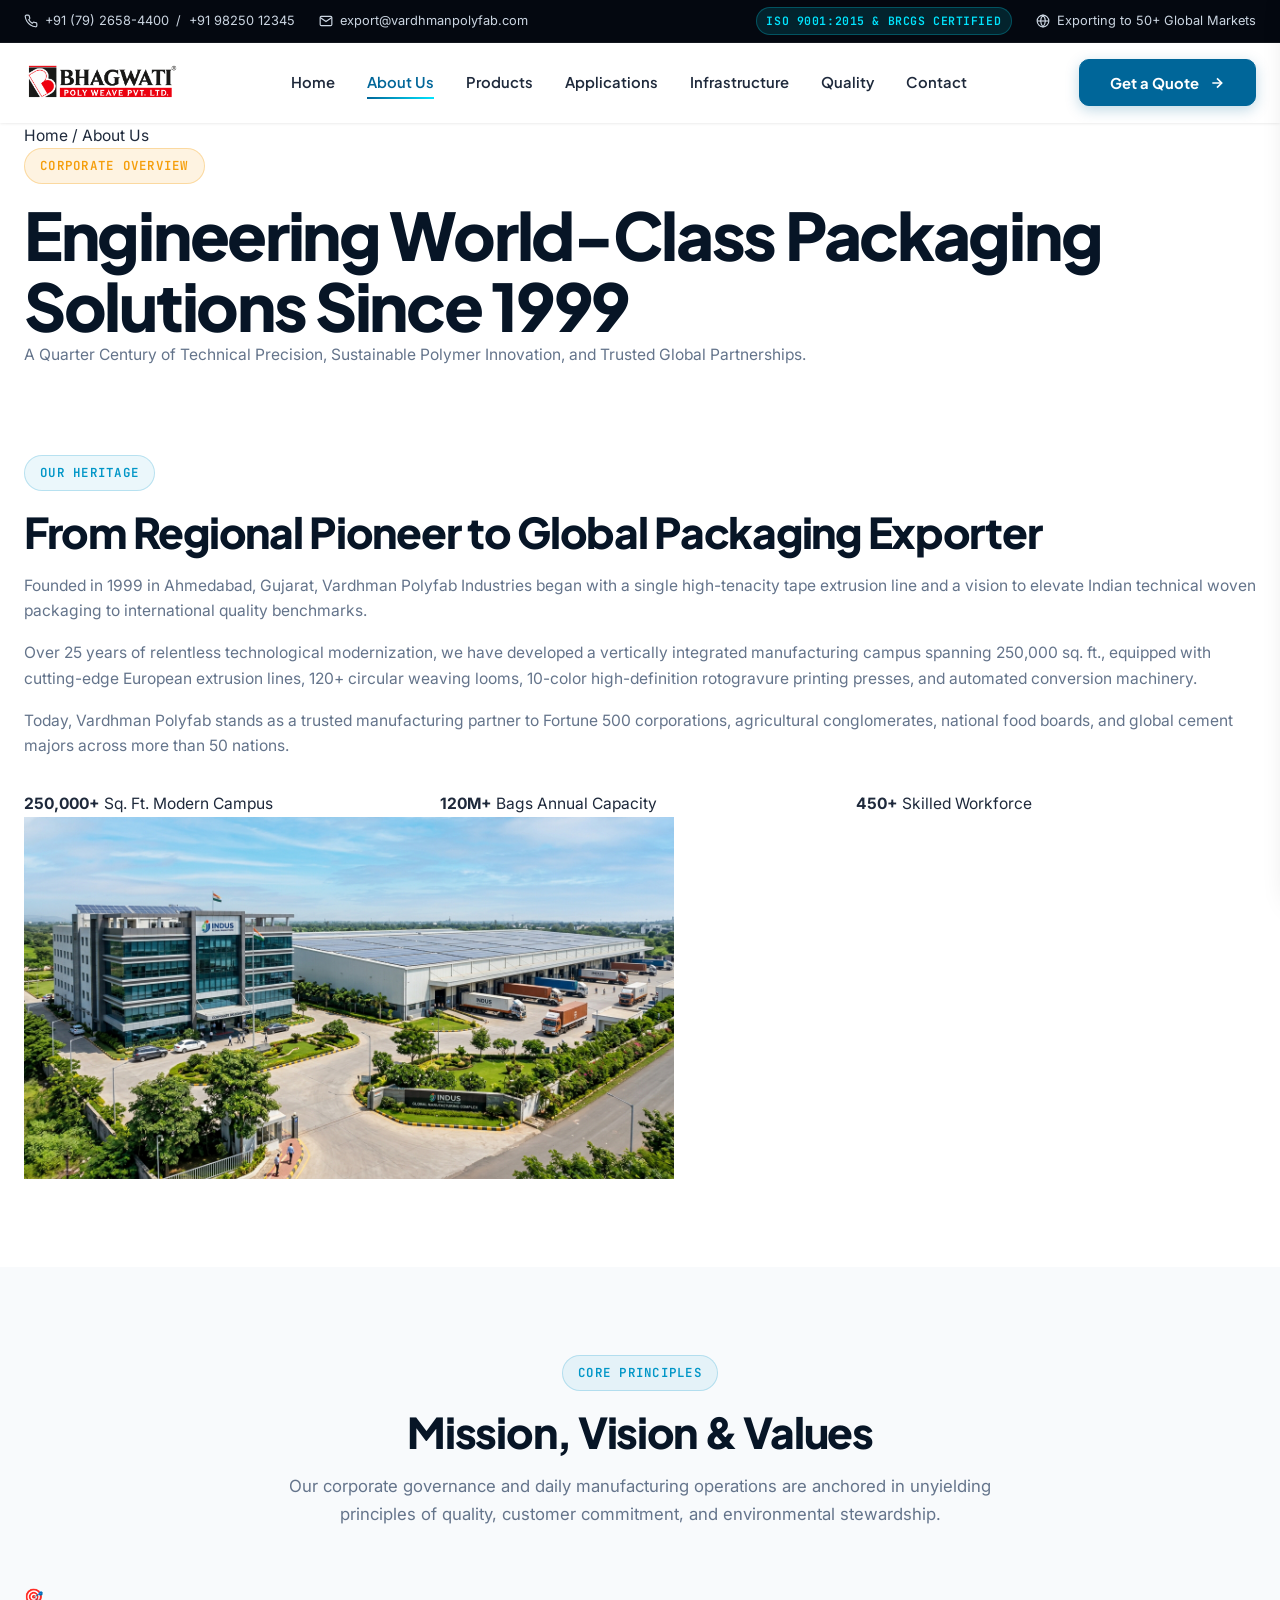
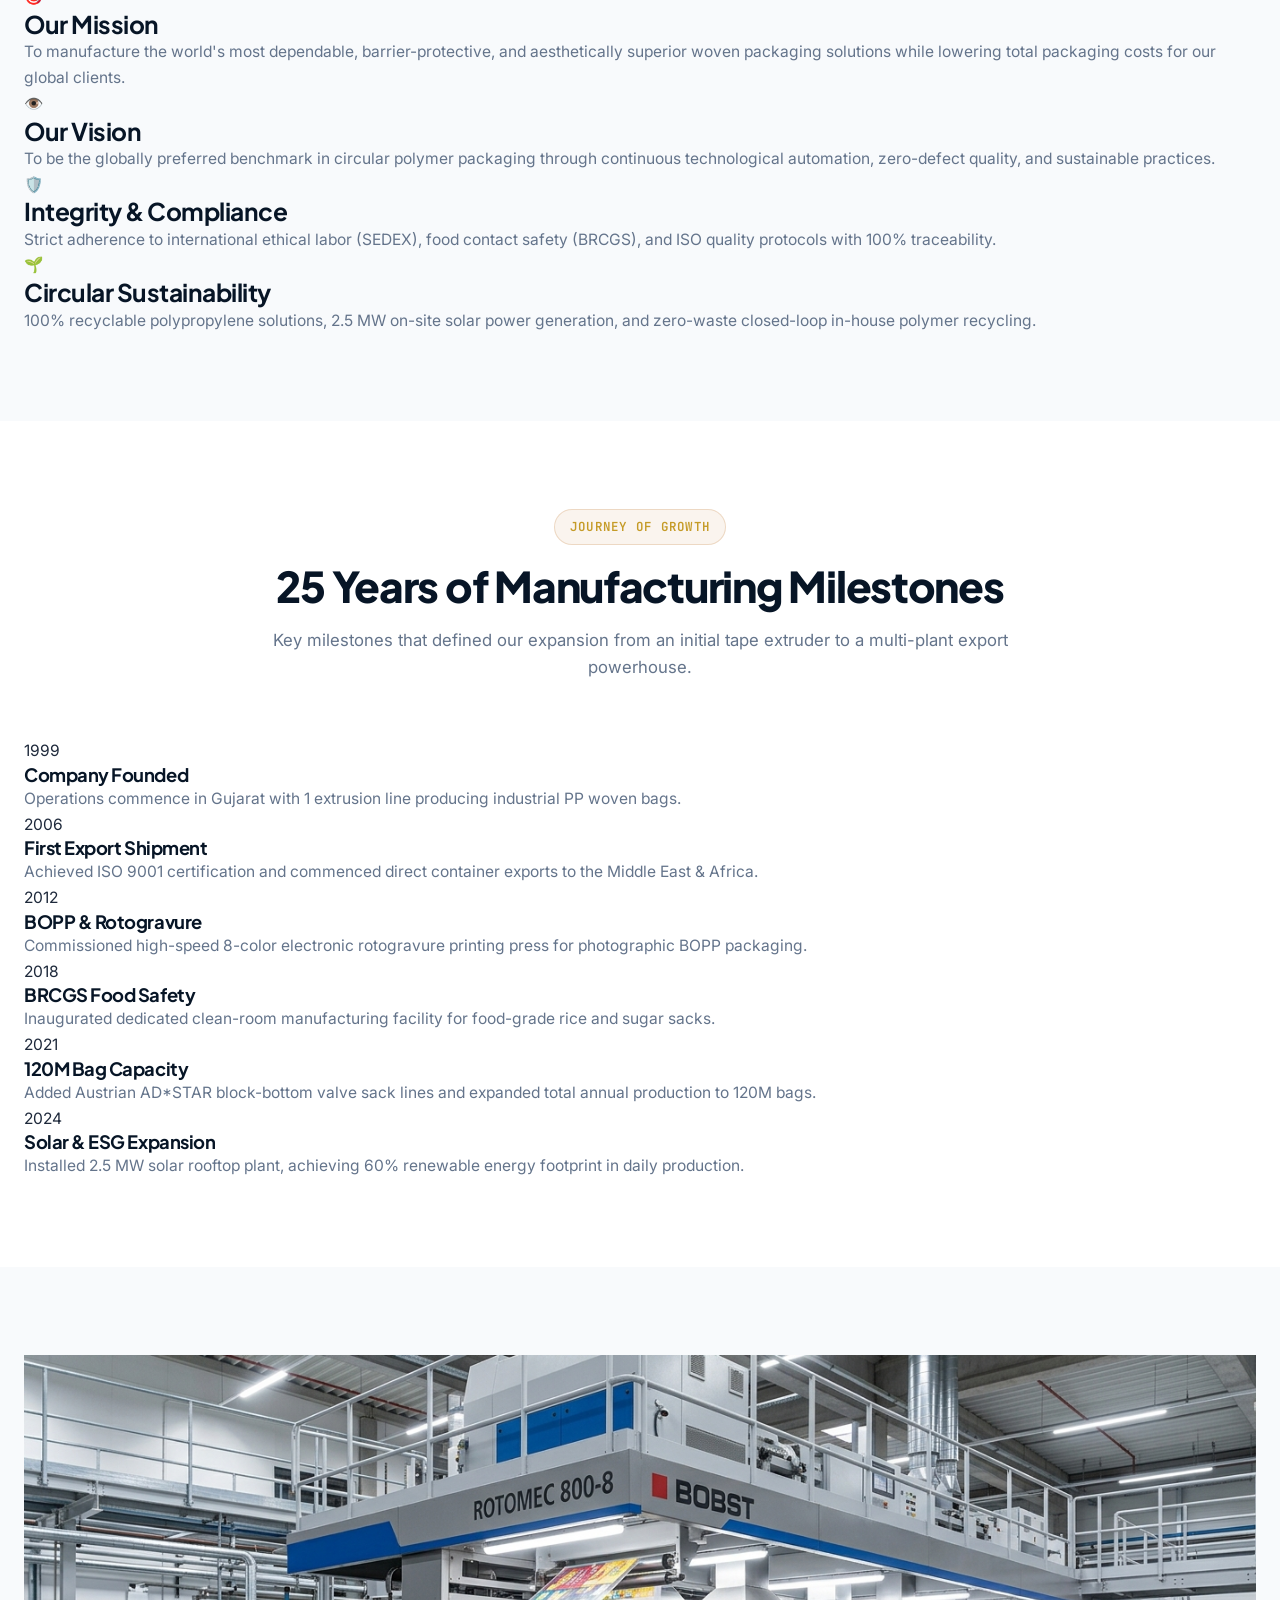
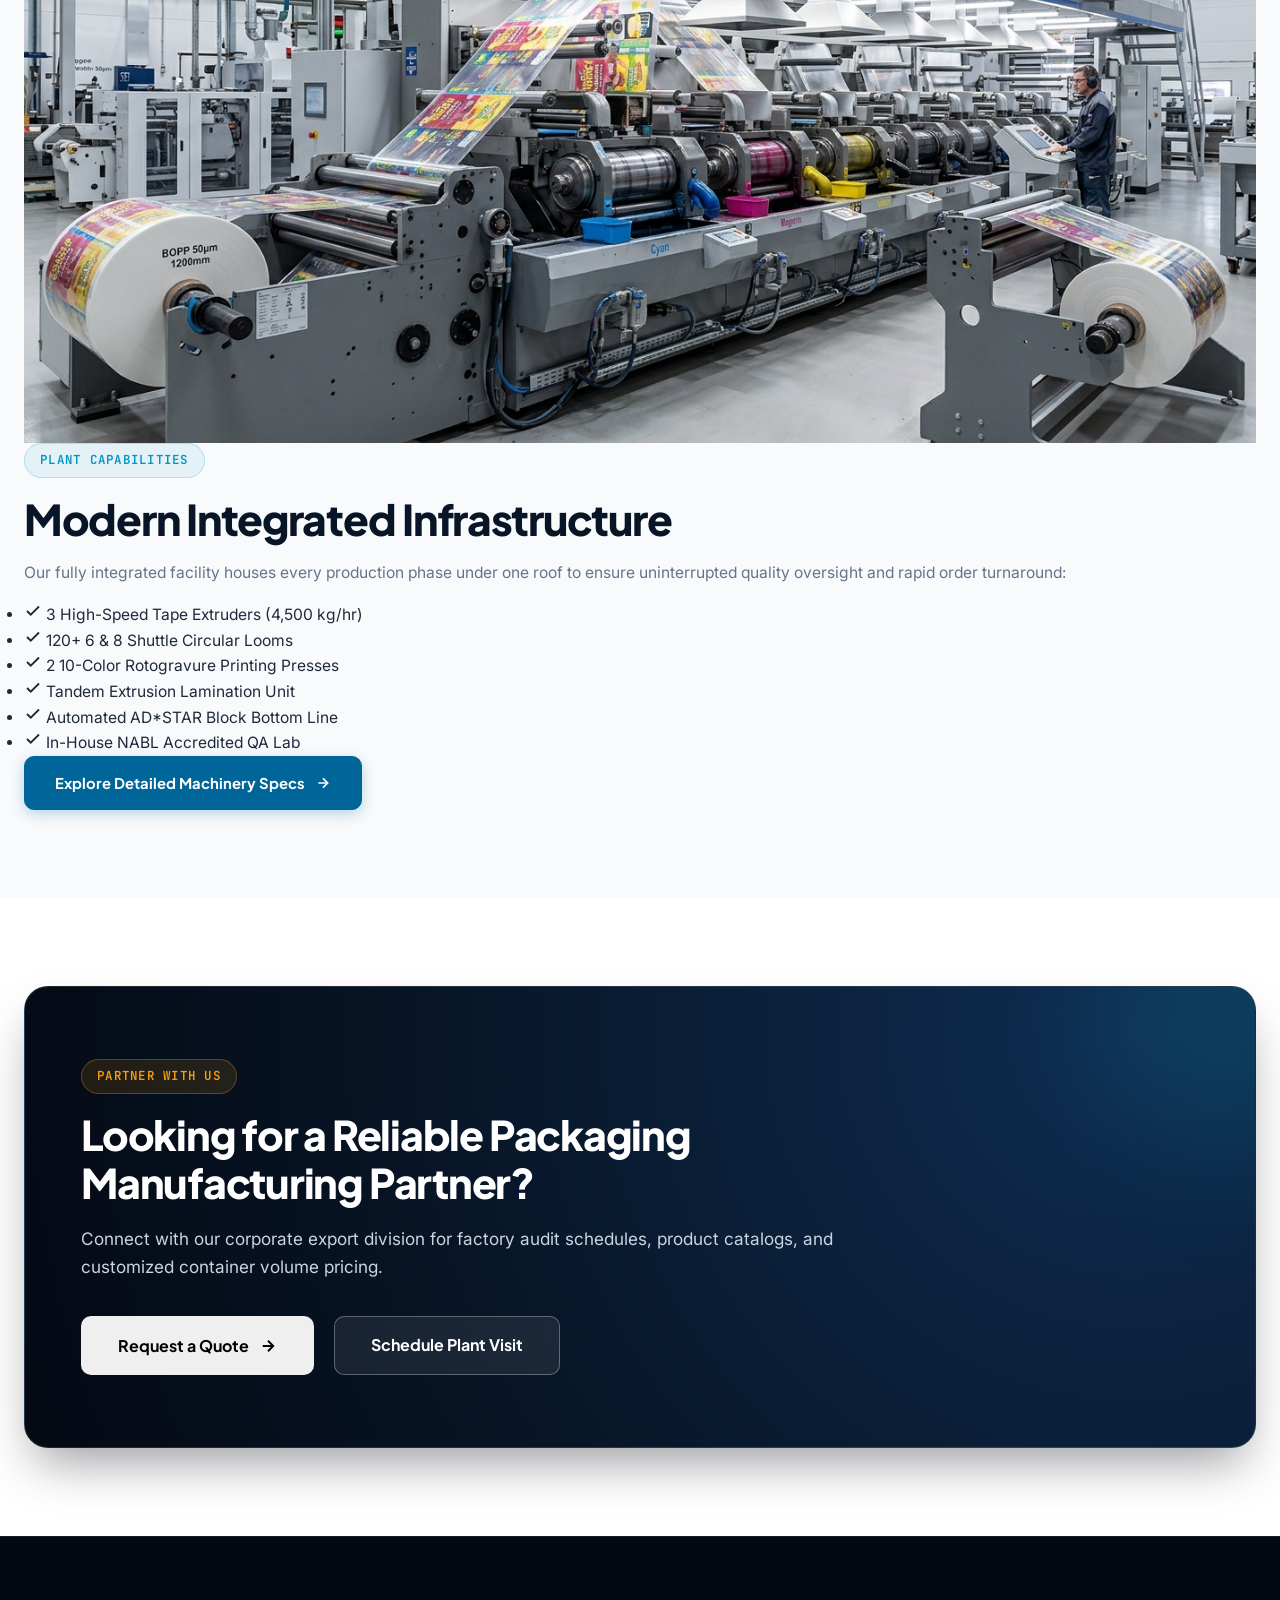
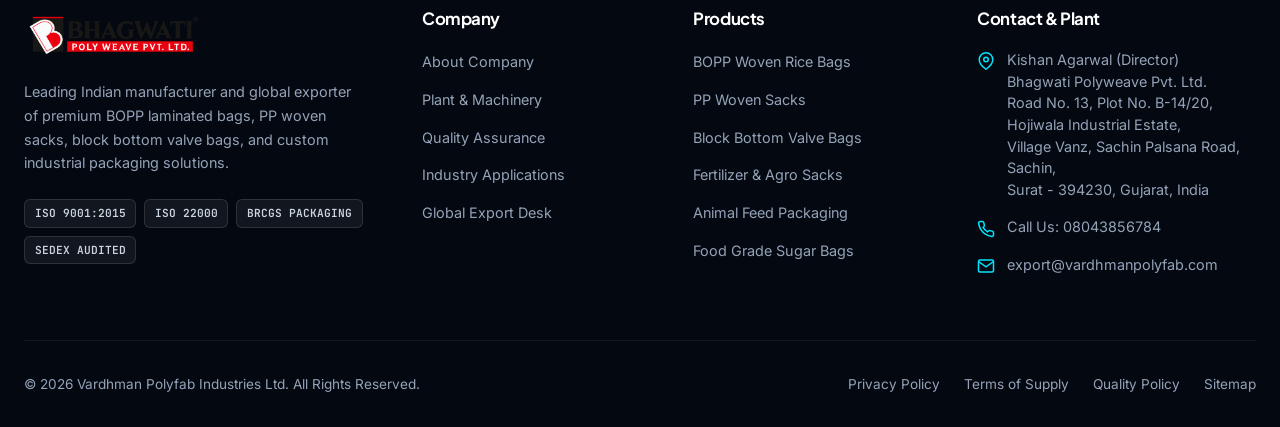
==== commit d44936ee: "footer add add" ====
--- a/about.html
+++ b/about.html
@@ -370,11 +370,11 @@
                     <h4>Contact & Plant</h4>
                     <div class="footer-contact-item">
                         <svg width="18" height="18" viewBox="0 0 24 24" fill="none" stroke="currentColor" stroke-width="2"><path d="M21 10c0 7-9 13-9 13s-9-6-9-13a9 9 0 0 1 18 0z"></path><circle cx="12" cy="10" r="3"></circle></svg>
-                        <span>Plot No. 42-45, Industrial Mega Park, Sanand GIDC-II, Ahmedabad, Gujarat 382110, India</span>
+                        <span>Kishan Agarwal (Director)<br>Bhagwati Polyweave Pvt. Ltd.<br>Road No. 13, Plot No. B-14/20,<br>Hojiwala Industrial Estate,<br>Village Vanz, Sachin Palsana Road,<br>Sachin,<br>Surat - 394230, Gujarat, India</span>
                     </div>
                     <div class="footer-contact-item">
                         <svg width="18" height="18" viewBox="0 0 24 24" fill="none" stroke="currentColor" stroke-width="2"><path d="M22 16.92v3a2 2 0 0 1-2.18 2 19.79 19.79 0 0 1-8.63-3.07 19.5 19.5 0 0 1-6-6 19.79 19.79 0 0 1-3.07-8.67A2 2 0 0 1 4.11 2h3a2 2 0 0 1 2 1.72 12.84 12.84 0 0 0 .7 2.81 2 2 0 0 1-.45 2.11L8.09 9.91a16 16 0 0 0 6 6l1.27-1.27a2 2 0 0 1 2.11-.45 12.84 12.84 0 0 0 2.81.7A2 2 0 0 1 22 16.92z"></path></svg>
-                        <span><a href="tel:+917926584400">+91 (79) 2658-4400</a> / <a href="tel:+919825012345">+91 98250 12345</a></span>
+                        <span>Call Us: <a href="tel:08043856784">08043856784</a></span>
                     </div>
                     <div class="footer-contact-item">
                         <svg width="18" height="18" viewBox="0 0 24 24" fill="none" stroke="currentColor" stroke-width="2"><path d="M4 4h16c1.1 0 2 .9 2 2v12c0 1.1-.9 2-2 2H4c-1.1 0-2-.9-2-2V6c0-1.1.9-2 2-2z"></path><polyline points="22,6 12,13 2,6"></polyline></svg>
